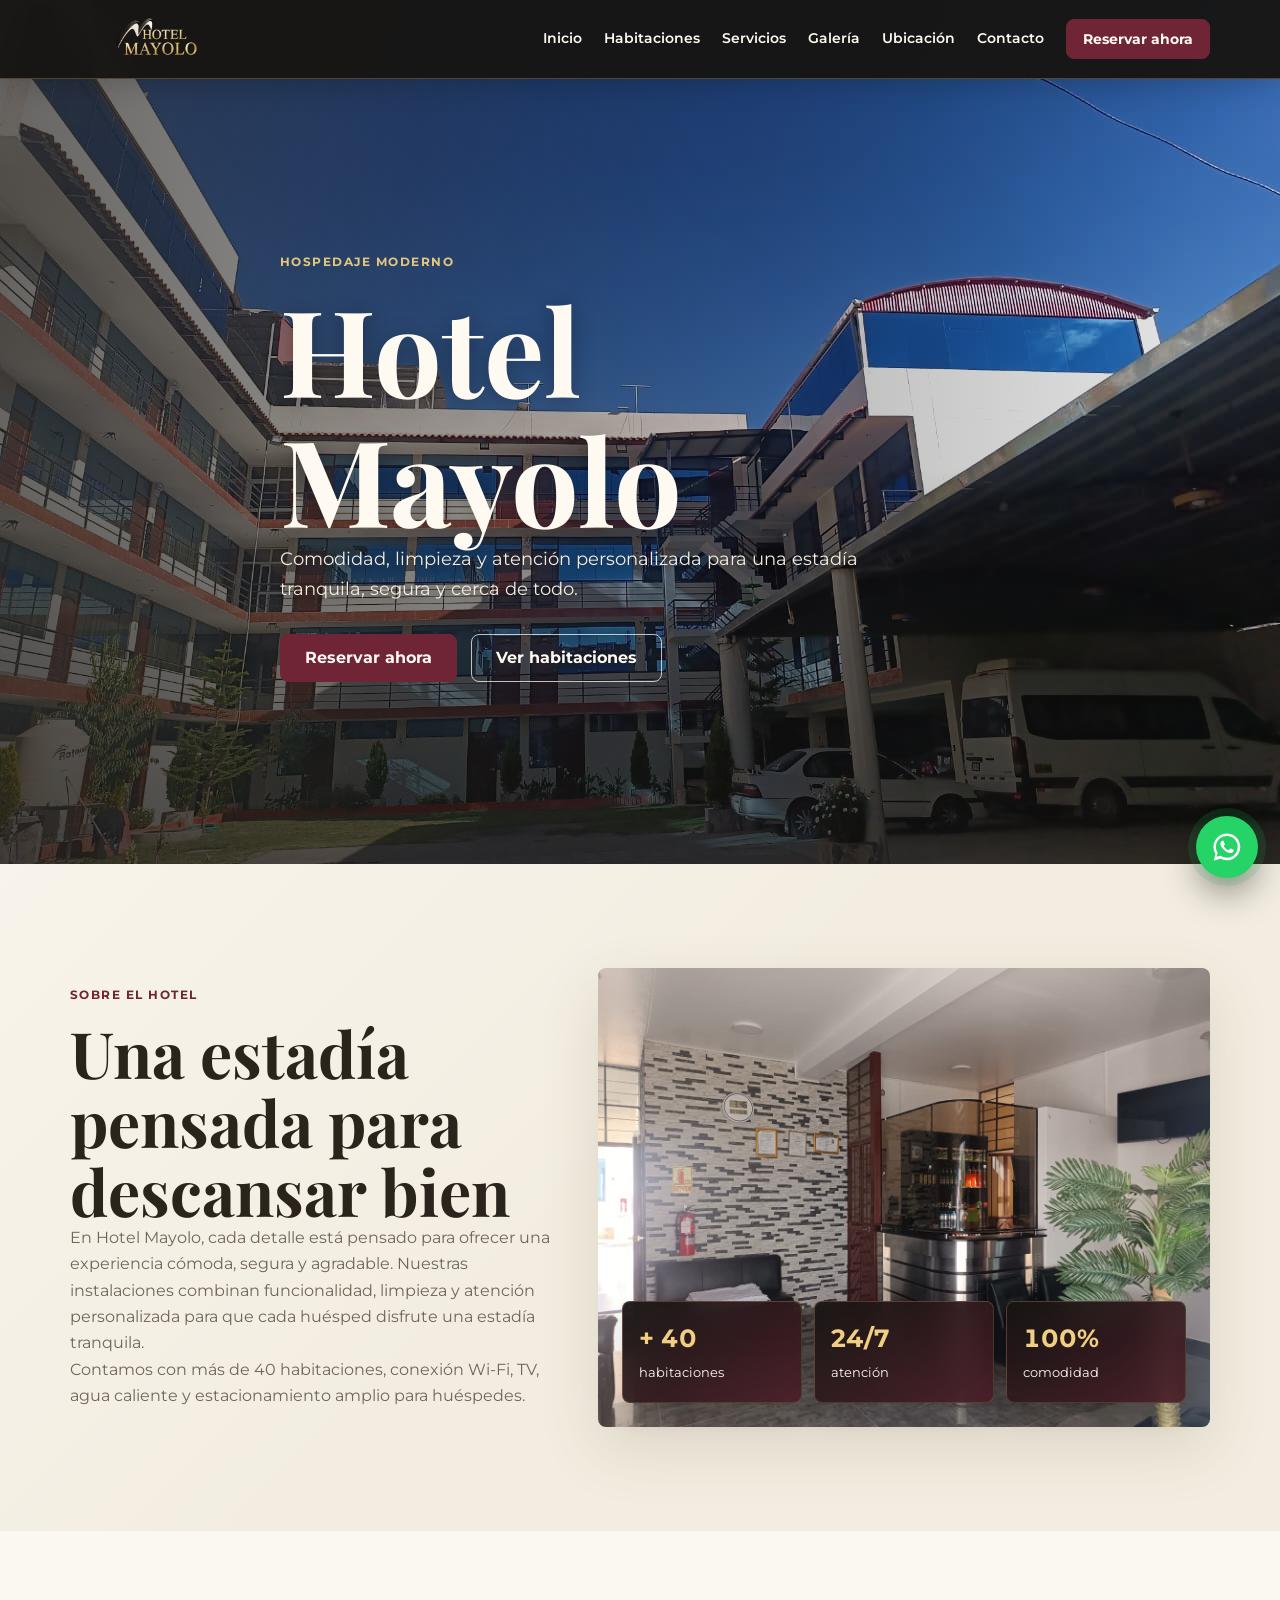
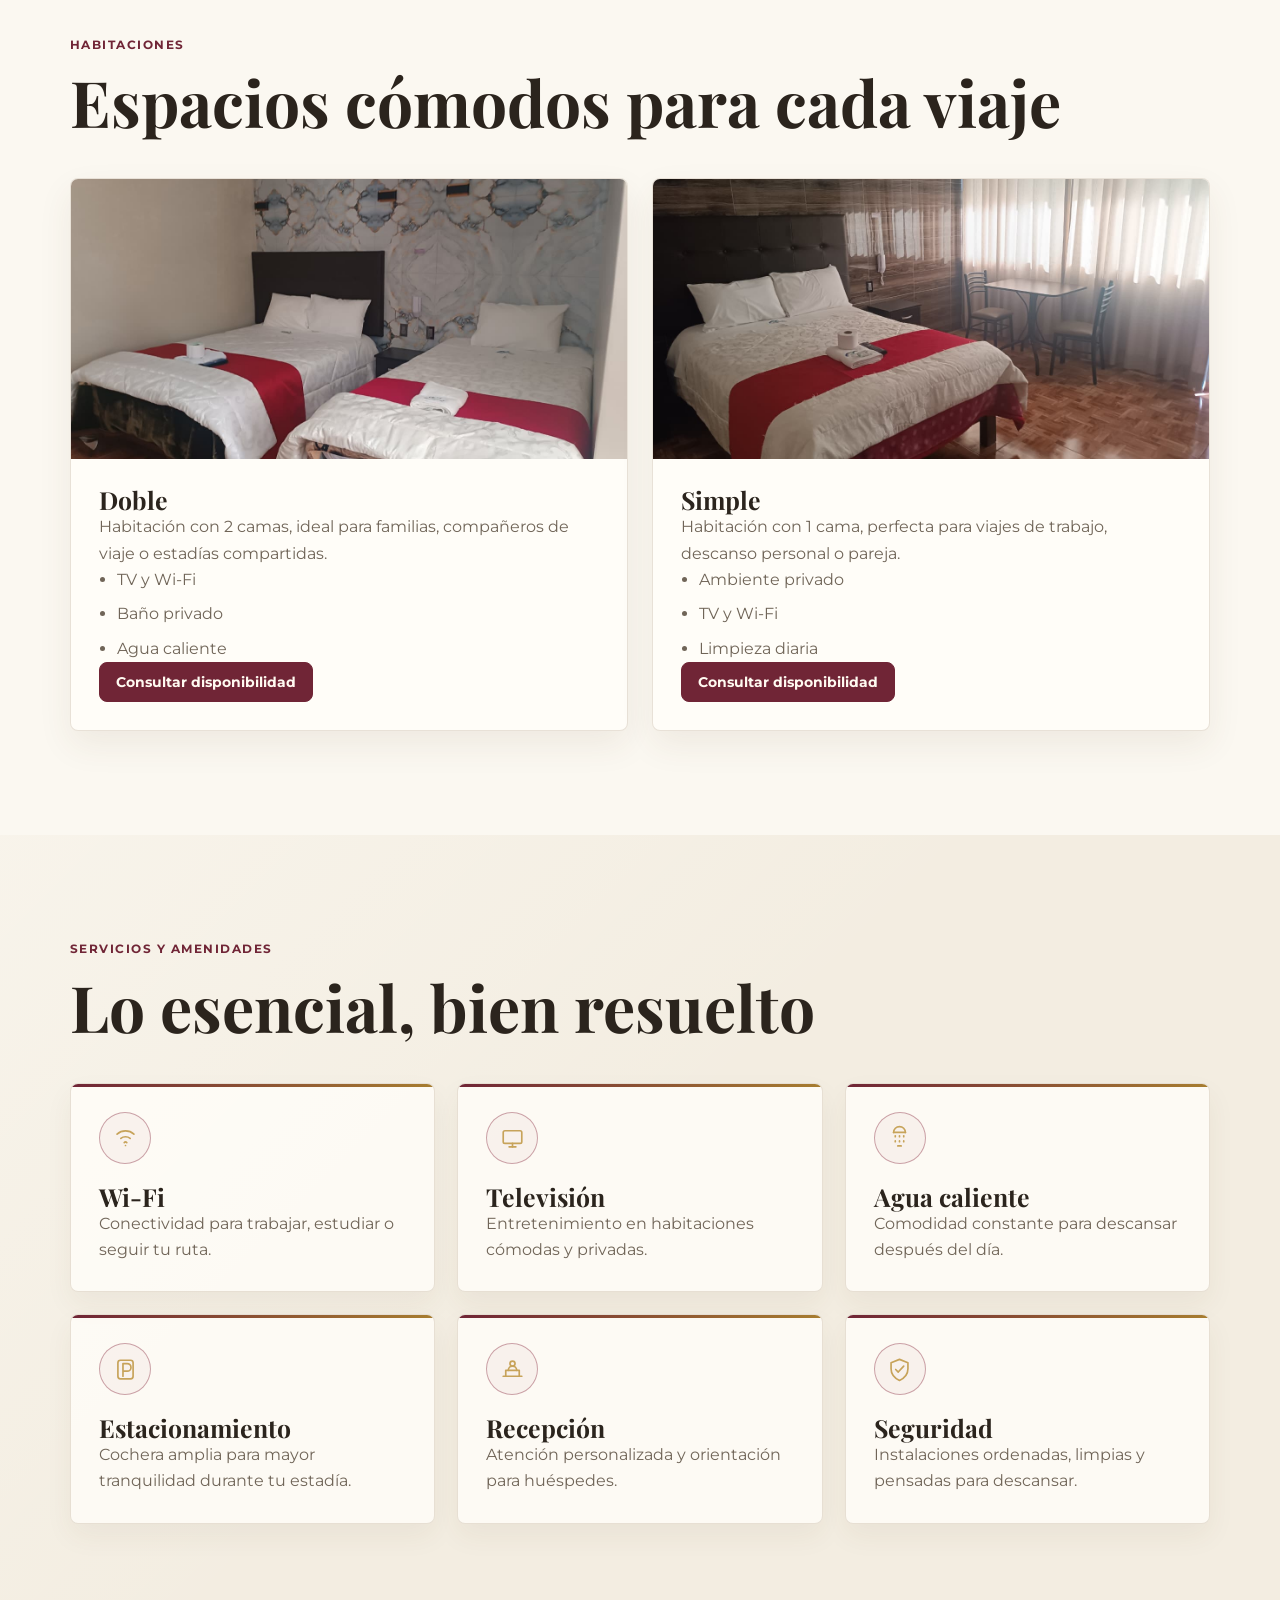
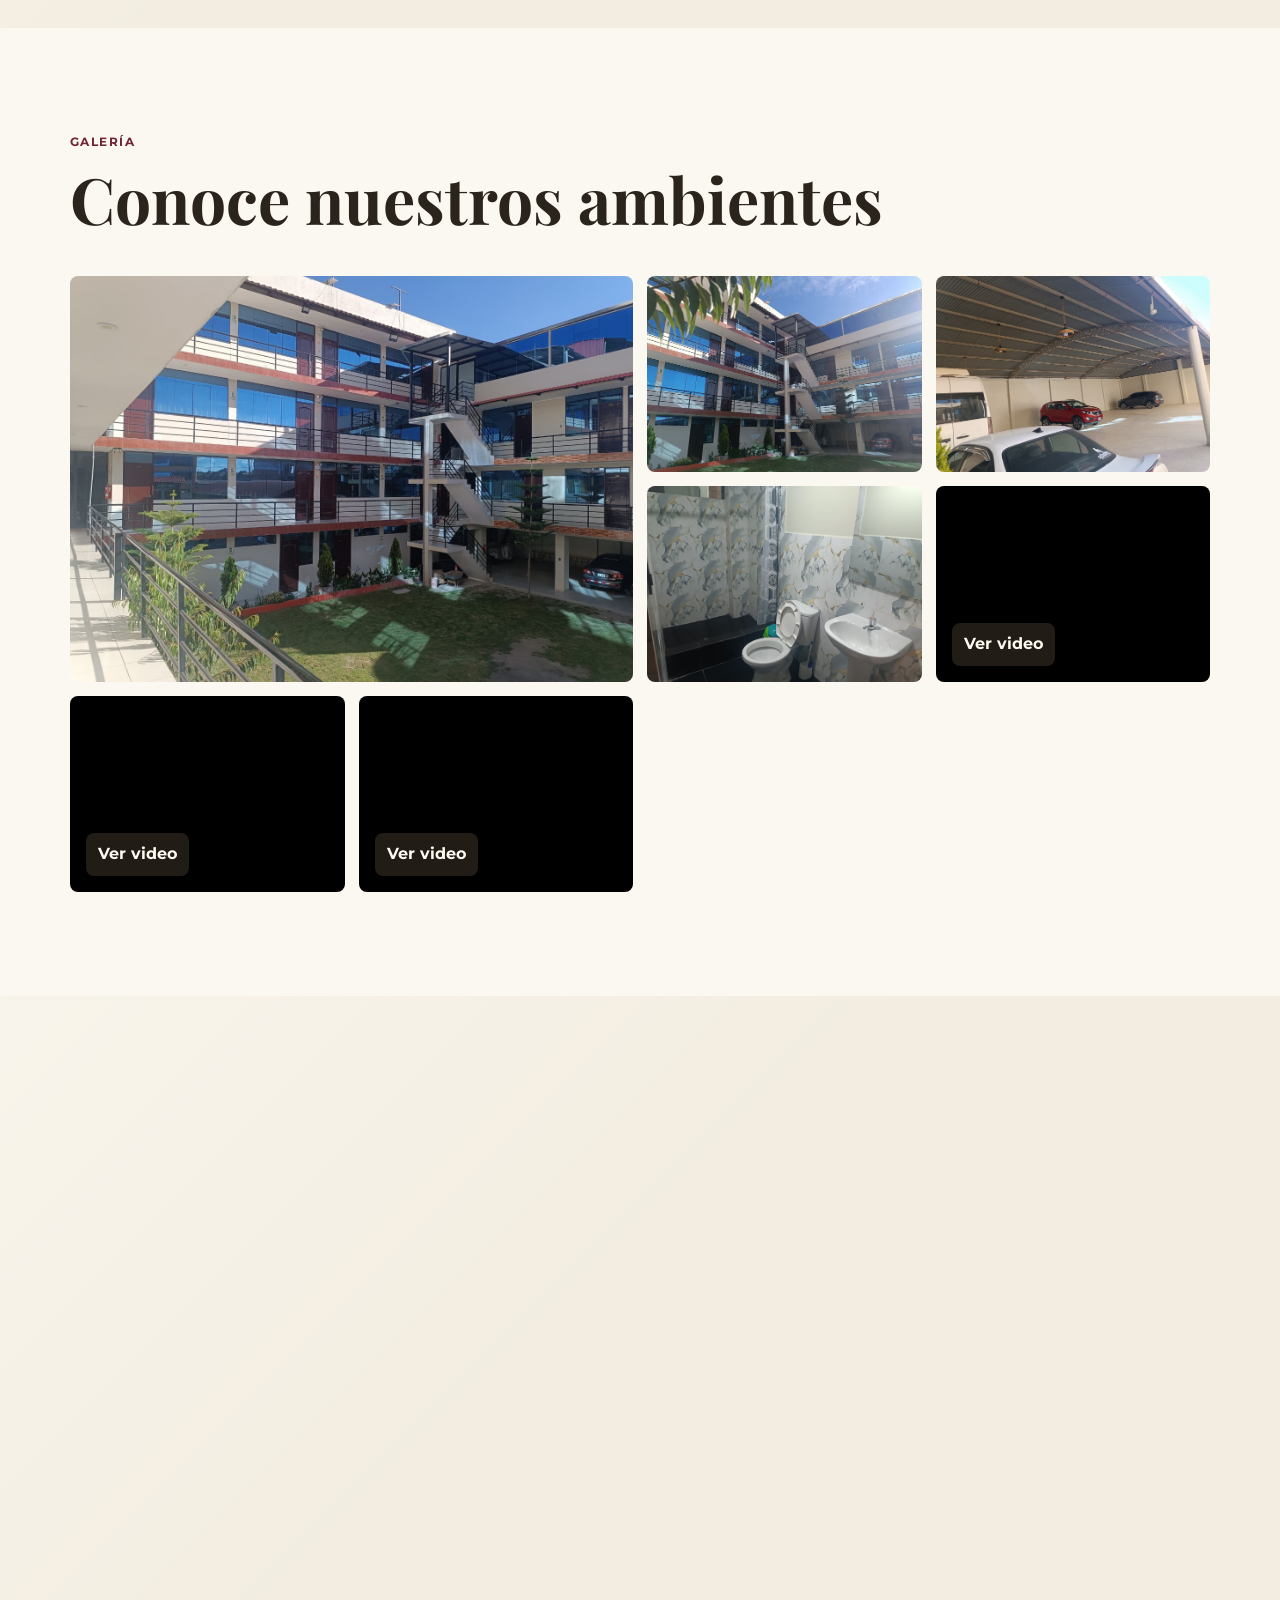
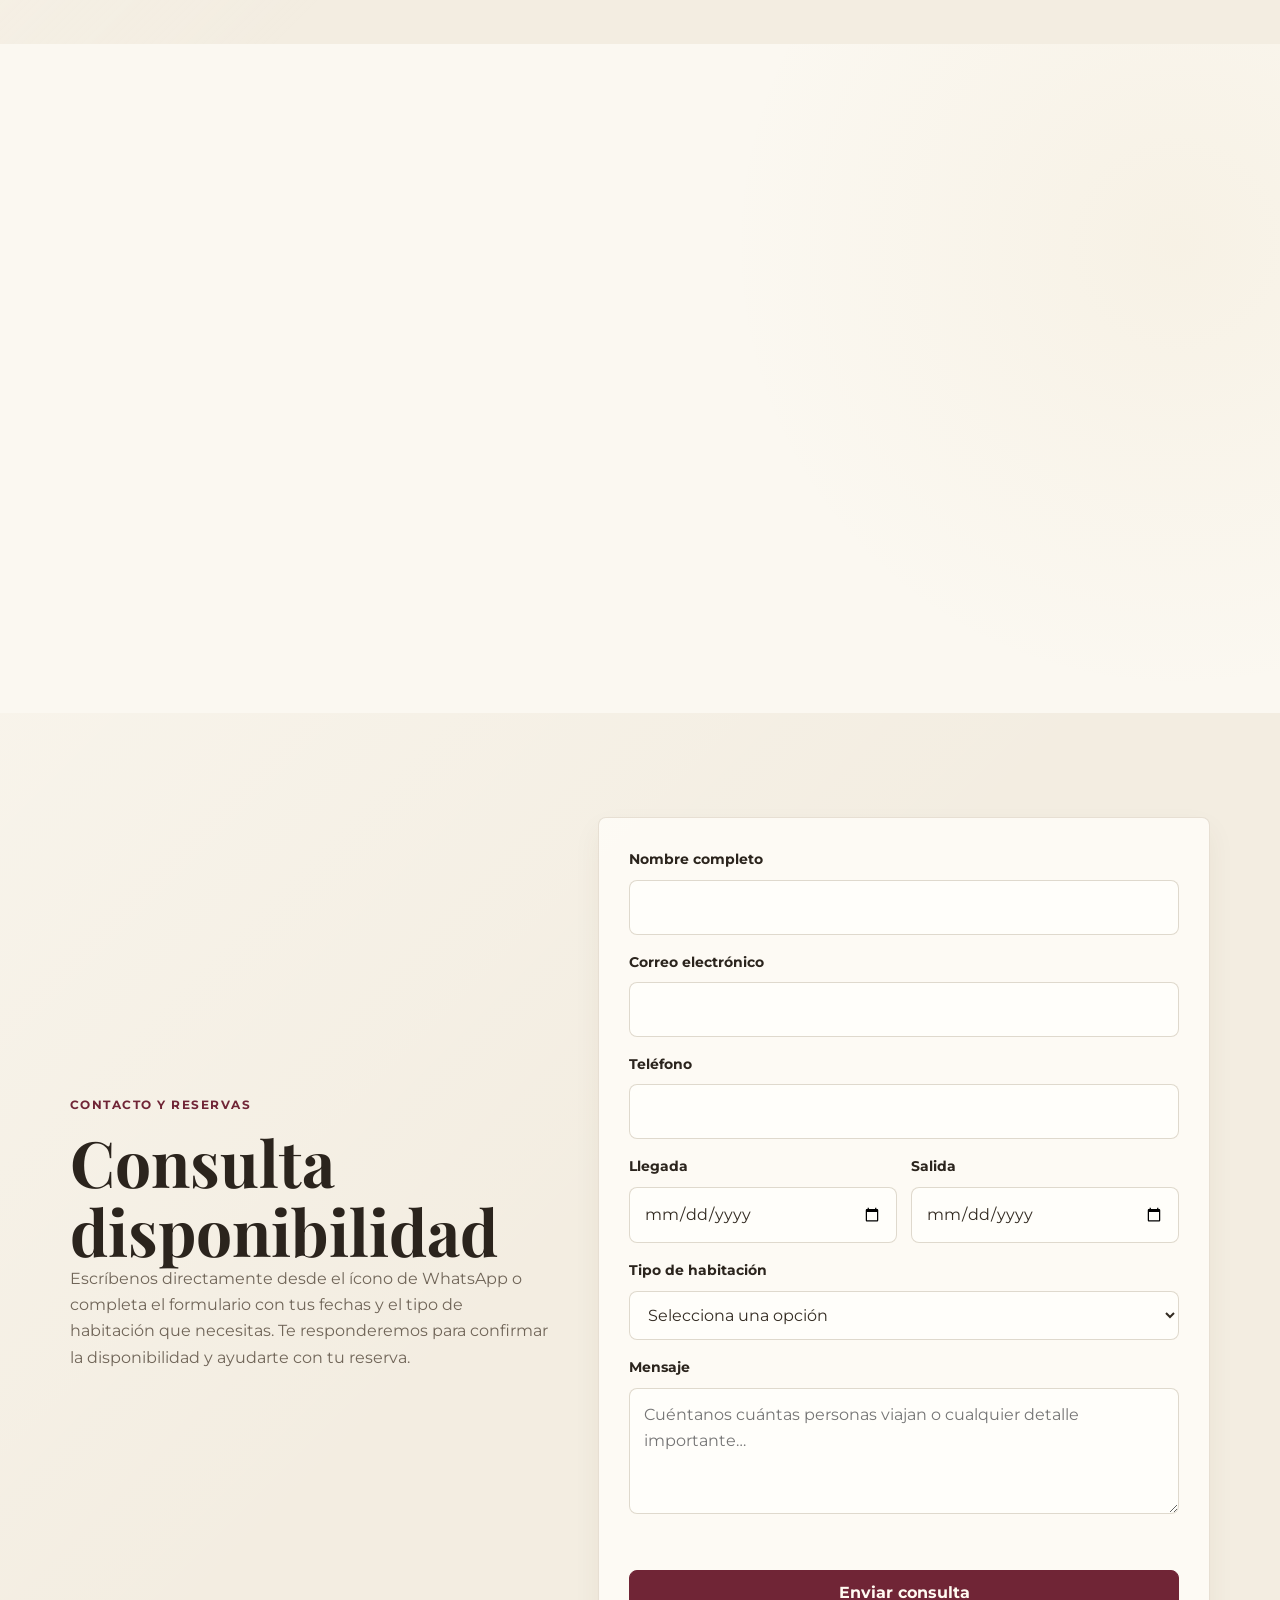
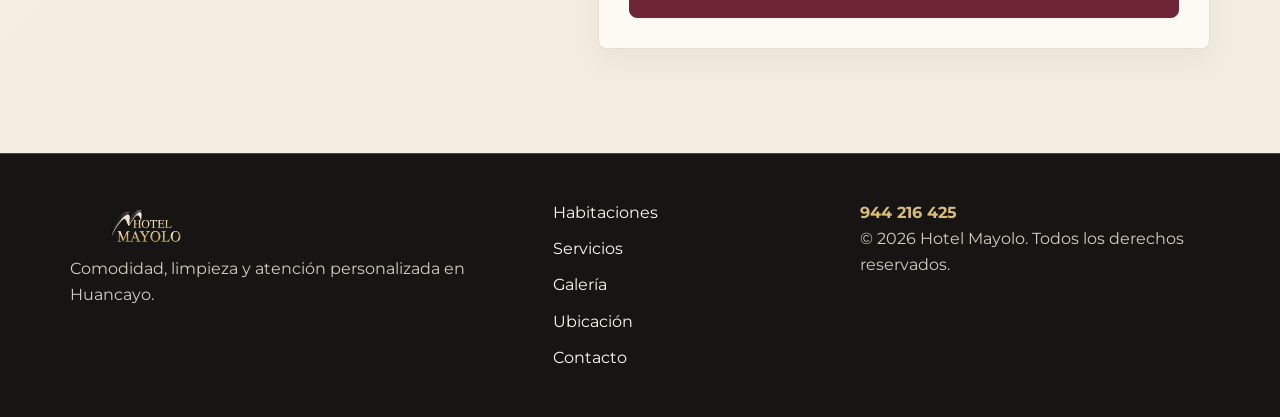
==== index.html @ b4aba686 "Primer commit - Hotel Mayolo" ====
<!DOCTYPE html>
<html lang="es">
<head>
  <meta charset="UTF-8">
  <meta name="viewport" content="width=device-width, initial-scale=1.0">
  <meta name="theme-color" content="#171513">
  <meta name="description" content="Hotel Mayolo en Huancayo: habitaciones cómodas, Wi-Fi, TV, agua caliente, cochera amplia y atención personalizada. Reserva por WhatsApp.">
  <title>Hotel Mayolo | Hospedaje cómodo y seguro en Huancayo</title>
  <link rel="preconnect" href="https://fonts.googleapis.com">
  <link rel="preconnect" href="https://fonts.gstatic.com" crossorigin>
  <link href="https://fonts.googleapis.com/css2?family=Montserrat:wght@400;500;600;700&family=Playfair+Display:wght@600;700&display=swap" rel="stylesheet">
  <link rel="stylesheet" href="styles.css">
</head>
<body>
  <a class="enlace-saltar" href="#contenido">Saltar al contenido</a>
  <header class="encabezado-sitio">
    <nav class="barra-navegacion" aria-label="Navegación principal">
      <a class="marca" href="#inicio" aria-label="Hotel Mayolo inicio">
        <img src="assets/imagenes/logo-mayolo.png" alt="Logo Hotel Mayolo" width="612" height="408">
      </a>
      <button class="boton-menu" type="button" aria-label="Abrir menú" aria-controls="menu-navegacion" aria-expanded="false">
        <span></span>
        <span></span>
        <span></span>
      </button>
      <div class="menu-navegacion" id="menu-navegacion">
        <a href="#inicio">Inicio</a>
        <a href="#habitaciones">Habitaciones</a>
        <a href="#servicios">Servicios</a>
        <a href="#galeria">Galería</a>
        <a href="#ubicacion">Ubicación</a>
        <a href="#contacto">Contacto</a>
        <a class="boton boton--pequeno" href="#contacto">Reservar ahora</a>
      </div>
    </nav>
  </header>

  <main id="contenido">
    <section class="portada" id="inicio" aria-label="Presentación Hotel Mayolo">
      <img src="assets/imagenes/fachada-principal.jpg" alt="Fachada principal del Hotel Mayolo" class="fondo-portada" width="1280" height="960" fetchpriority="high">
      <div class="velo-portada"></div>
      <div class="contenido-portada revelar">
        <p class="antetitulo">Hospedaje moderno</p>
        <h1>Hotel Mayolo</h1>
        <p>Comodidad, limpieza y atención personalizada para una estadía tranquila, segura y cerca de todo.</p>
        <div class="acciones-portada">
          <a class="boton" href="#contacto">Reservar ahora</a>
          <a class="boton boton--contorno" href="#habitaciones">Ver habitaciones</a>
        </div>
      </div>
    </section>

    <section class="seccion sobre-hotel" id="sobre-hotel">
      <div class="cuadricula-seccion">
        <div class="texto-seccion revelar">
          <p class="antetitulo">Sobre el hotel</p>
          <h2>Una estadía pensada para descansar bien</h2>
          <p>En Hotel Mayolo, cada detalle está pensado para ofrecer una experiencia cómoda, segura y agradable. Nuestras instalaciones combinan funcionalidad, limpieza y atención personalizada para que cada huésped disfrute una estadía tranquila.</p>
          <p>Contamos con más de 40 habitaciones, conexión Wi-Fi, TV, agua caliente y estacionamiento amplio para huéspedes.</p>
        </div>
        <div class="panel-destacado revelar">
          <img src="assets/imagenes/recepcion.jpg" alt="Recepción del Hotel Mayolo" width="1280" height="960" loading="lazy">
          <div class="estadisticas">
            <article>
              <strong class="valor-estadistica" data-contador data-objetivo="40" data-prefijo="+ " aria-label="Más de 40">+ 40</strong>
              <span>habitaciones</span>
            </article>
            <article>
              <strong class="estadistica-destacada">24/7</strong>
              <span>atención</span>
            </article>
            <article>
              <strong class="valor-estadistica" data-contador data-objetivo="100" data-sufijo="%" aria-label="100 por ciento">100%</strong>
              <span>comodidad</span>
            </article>
          </div>
        </div>
      </div>
    </section>

    <section class="seccion habitaciones" id="habitaciones">
      <div class="encabezado-seccion revelar">
        <p class="antetitulo">Habitaciones</p>
        <h2>Espacios cómodos para cada viaje</h2>
      </div>
      <div class="lista-habitaciones revelar" aria-label="Tipos de habitaciones">
        <div class="cuadricula-habitaciones">
          <article class="tarjeta-habitacion">
            <img src="assets/imagenes/habitacion-doble.jpg" alt="Habitación doble con dos camas" width="1280" height="960" loading="lazy">
            <div>
              <h3>Doble</h3>
              <p>Habitación con 2 camas, ideal para familias, compañeros de viaje o estadías compartidas.</p>
              <ul>
                <li>TV y Wi-Fi</li>
                <li>Baño privado</li>
                <li>Agua caliente</li>
              </ul>
              <a class="boton boton--pequeno" href="#contacto" data-habitacion="Doble">Consultar disponibilidad</a>
            </div>
          </article>
          <article class="tarjeta-habitacion">
            <img src="assets/imagenes/habitacion-individual.jpg" alt="Habitación simple con una cama" width="1280" height="960" loading="lazy">
            <div>
              <h3>Simple</h3>
              <p>Habitación con 1 cama, perfecta para viajes de trabajo, descanso personal o pareja.</p>
              <ul>
                <li>Ambiente privado</li>
                <li>TV y Wi-Fi</li>
                <li>Limpieza diaria</li>
              </ul>
              <a class="boton boton--pequeno" href="#contacto" data-habitacion="Simple">Consultar disponibilidad</a>
            </div>
          </article>
        </div>
      </div>
    </section>

    <section class="seccion servicios" id="servicios">
      <div class="encabezado-seccion revelar">
        <p class="antetitulo">Servicios y amenidades</p>
        <h2>Lo esencial, bien resuelto</h2>
      </div>
      <div class="cuadricula-amenidades">
        <article class="amenidad revelar">
          <span class="icono-amenidad"><img src="assets/imagenes/amenidades/icono-wifi.svg" alt="" width="64" height="64" aria-hidden="true"></span>
          <h3>Wi-Fi</h3>
          <p>Conectividad para trabajar, estudiar o seguir tu ruta.</p>
        </article>
        <article class="amenidad revelar">
          <span class="icono-amenidad"><img src="assets/imagenes/amenidades/icono-tv.svg" alt="" width="64" height="64" aria-hidden="true"></span>
          <h3>Televisión</h3>
          <p>Entretenimiento en habitaciones cómodas y privadas.</p>
        </article>
        <article class="amenidad revelar">
          <span class="icono-amenidad"><img src="assets/imagenes/amenidades/icono-ducha.svg" alt="" width="64" height="64" aria-hidden="true"></span>
          <h3>Agua caliente</h3>
          <p>Comodidad constante para descansar después del día.</p>
        </article>
        <article class="amenidad revelar">
          <span class="icono-amenidad"><img src="assets/imagenes/amenidades/icono-parking.svg" alt="" width="64" height="64" aria-hidden="true"></span>
          <h3>Estacionamiento</h3>
          <p>Cochera amplia para mayor tranquilidad durante tu estadía.</p>
        </article>
        <article class="amenidad revelar">
          <span class="icono-amenidad"><img src="assets/imagenes/amenidades/icono-recepcion.svg" alt="" width="64" height="64" aria-hidden="true"></span>
          <h3>Recepción</h3>
          <p>Atención personalizada y orientación para huéspedes.</p>
        </article>
        <article class="amenidad revelar">
          <span class="icono-amenidad"><img src="assets/imagenes/amenidades/icono-seguridad.svg" alt="" width="64" height="64" aria-hidden="true"></span>
          <h3>Seguridad</h3>
          <p>Instalaciones ordenadas, limpias y pensadas para descansar.</p>
        </article>
      </div>
    </section>

    <section class="seccion galeria" id="galeria">
      <div class="encabezado-seccion revelar">
        <p class="antetitulo">Galería</p>
        <h2>Conoce nuestros ambientes</h2>
      </div>
      <div class="cuadricula-galeria revelar">
        <button class="elemento-galeria elemento-galeria--grande" type="button" data-medio="imagen" data-ruta="assets/imagenes/hotel-exterior-1.jpg" aria-label="Ampliar vista exterior del hotel">
          <img src="assets/imagenes/hotel-exterior-1.jpg" alt="Vista exterior del Hotel Mayolo" width="1280" height="960" loading="lazy">
        </button>
        <button class="elemento-galeria" type="button" data-medio="imagen" data-ruta="assets/imagenes/patio-interno.jpg" aria-label="Ampliar patio interno">
          <img src="assets/imagenes/patio-interno.jpg" alt="Patio interno del hotel" width="1280" height="960" loading="lazy">
        </button>
        <button class="elemento-galeria" type="button" data-medio="imagen" data-ruta="assets/imagenes/estacionamiento-amplio.jpg" aria-label="Ampliar estacionamiento">
          <img src="assets/imagenes/estacionamiento-amplio.jpg" alt="Estacionamiento amplio del Hotel Mayolo" width="1280" height="960" loading="lazy">
        </button>
        <button class="elemento-galeria" type="button" data-medio="imagen" data-ruta="assets/imagenes/bano.jpg" aria-label="Ampliar baño privado">
          <img src="assets/imagenes/bano.jpg" alt="Baño privado de habitación" width="1280" height="960" loading="lazy">
        </button>
        <button class="elemento-galeria miniatura-video" type="button" data-medio="video" data-ruta="assets/videos/video-1.mp4" aria-label="Reproducir video del hotel">
          <video src="assets/videos/video-1.mp4" muted preload="metadata"></video>
          <span>Ver video</span>
        </button>
        <button class="elemento-galeria miniatura-video" type="button" data-medio="video" data-ruta="assets/videos/video-2.mp4" aria-label="Reproducir video de ambientes">
          <video src="assets/videos/video-2.mp4" muted preload="metadata"></video>
          <span>Ver video</span>
        </button>
        <button class="elemento-galeria miniatura-video" type="button" data-medio="video" data-ruta="assets/videos/video-3.mp4" aria-label="Reproducir video de instalaciones">
          <video src="assets/videos/video-3.mp4" muted preload="metadata"></video>
          <span>Ver video</span>
        </button>
      </div>
    </section>

    <section class="seccion ubicacion" id="ubicacion">
      <div class="cuadricula-seccion">
        <div class="texto-seccion revelar">
          <p class="antetitulo">Ubicación</p>
          <h2>Encuéntranos fácilmente</h2>
          <p>Estamos en Huancayo, en una ubicación práctica para quienes buscan descanso, cochera y atención cercana.</p>
          <a class="boton" href="https://maps.app.goo.gl/rZoXA4fT8Ei9HcbG9" target="_blank" rel="noopener">Cómo llegar</a>
        </div>
        <div class="marco-mapa revelar">
          <iframe title="Mapa de Hotel Mayolo en Huancayo" src="https://www.google.com/maps/embed?pb=!4v1780199299069!6m8!1m7!1sbiABho2iCqIDiUmfZ8ezzA!2m2!1d-12.0750604098579!2d-75.24847874399366!3f162.04321045909998!4f8.824637507744512!5f0.7820865974627469" allowfullscreen loading="lazy" referrerpolicy="no-referrer-when-downgrade"></iframe>
        </div>
      </div>
    </section>

    <section class="seccion resenas" id="resenas">
      <div class="encabezado-seccion revelar">
        <p class="antetitulo">Comentarios</p>
        <h2>Lo que destacan nuestros huéspedes</h2>
      </div>
      <div class="cuadricula-resenas">
        <article class="tarjeta-resena revelar">
          <div>
            <strong>Christopher Llanos Loayza</strong>
            <span aria-label="5 de 5 estrellas">★★★★★</span>
          </div>
          <p class="fuente-resena">Reseña de Google</p>
          <p>“El mejor hospedaje de la zona, si trabajas en chupaca te queda relativamente cerca y no encontraras hospedaje tan bueno como este. El trato amable los cuartos limpios y sobretodo el agua caliente a toda hora.”</p>
        </article>
        <article class="tarjeta-resena revelar">
          <div>
            <strong>Julio Carlos Santivañez Castillo</strong>
            <span aria-label="5 de 5 estrellas">★★★★★</span>
          </div>
          <p class="fuente-resena">Reseña de Google</p>
          <p>“Un lugar sin igual y cómodas habitaciones y la limpieza ni que decir lo recomiendo en todo sus aspectos”</p>
        </article>
        <article class="tarjeta-resena revelar">
          <div>
            <strong>Joel Bellido Escriba</strong>
            <span aria-label="4 de 5 estrellas">★★★★</span>
          </div>
          <p class="fuente-resena">Reseña de Google</p>
          <p>“No le pude tomar foto alos cuartos pero muy limpios amplios la habitación 50 soles agua caliente ,tv con cochera camada cómoda abrigadora seguridad dentro del hotel por al alrededores hay donde comer agente bcp aceptan yape.”</p>
        </article>
      </div>
    </section>

    <section class="seccion contacto" id="contacto">
      <div class="cuadricula-seccion">
        <div class="texto-seccion revelar">
          <p class="antetitulo">Contacto y reservas</p>
          <h2>Consulta disponibilidad</h2>
          <p>Escríbenos directamente desde el ícono de WhatsApp o completa el formulario con tus fechas y el tipo de habitación que necesitas. Te responderemos para confirmar la disponibilidad y ayudarte con tu reserva.</p>
        </div>
        <form class="formulario-reserva revelar" id="formulario-reserva" novalidate>
          <div class="campo-formulario">
            <label for="nombre">Nombre completo</label>
            <input id="nombre" name="nombre" type="text" autocomplete="name" required>
          </div>
          <div class="campo-formulario">
            <label for="correo">Correo electrónico</label>
            <input id="correo" name="correo" type="email" autocomplete="email" spellcheck="false" required>
          </div>
          <div class="campo-formulario">
            <label for="telefono">Teléfono</label>
            <input id="telefono" name="telefono" type="tel" inputmode="tel" autocomplete="tel" required>
          </div>
          <div class="campos-divididos">
            <div class="campo-formulario">
              <label for="llegada">Llegada</label>
              <input id="llegada" name="llegada" type="date" required>
            </div>
            <div class="campo-formulario">
              <label for="salida">Salida</label>
              <input id="salida" name="salida" type="date" required>
            </div>
          </div>
          <div class="campo-formulario">
            <label for="habitacion">Tipo de habitación</label>
            <select id="habitacion" name="habitacion" required>
              <option value="">Selecciona una opción</option>
              <option>Doble</option>
              <option>Simple</option>
            </select>
          </div>
          <div class="campo-formulario">
            <label for="mensaje">Mensaje</label>
            <textarea id="mensaje" name="mensaje" placeholder="Cuéntanos cuántas personas viajan o cualquier detalle importante…"></textarea>
          </div>
          <p class="estado-formulario" role="status" aria-live="polite"></p>
          <button class="boton" type="submit">Enviar consulta</button>
        </form>
      </div>
    </section>
  </main>

  <footer class="pie-pagina">
    <div>
      <img src="assets/imagenes/logo-mayolo.png" alt="Logo Hotel Mayolo" width="612" height="408">
      <p>Comodidad, limpieza y atención personalizada en Huancayo.</p>
    </div>
    <nav aria-label="Enlaces rápidos">
      <a href="#habitaciones">Habitaciones</a>
      <a href="#servicios">Servicios</a>
      <a href="#galeria">Galería</a>
      <a href="#ubicacion">Ubicación</a>
      <a href="#contacto">Contacto</a>
    </nav>
    <div>
      <p class="telefono-hotel" translate="no">944 216 425</p>
      <p>© 2026 Hotel Mayolo. Todos los derechos reservados.</p>
    </div>
  </footer>

  <dialog class="visor-galeria" id="visor-galeria" aria-label="Vista ampliada de la galería">
    <button class="cerrar-visor" type="button" aria-label="Cerrar galería" data-cerrar-visor>×</button>
    <div class="contenido-visor"></div>
  </dialog>

  <a class="whatsapp-flotante" href="https://wa.me/51944216425?text=Hola%20Hotel%20Mayolo%2C%20quisiera%20consultar%20disponibilidad." target="_blank" rel="noopener" aria-label="Escribir a Hotel Mayolo por WhatsApp">
    <img src="assets/imagenes/amenidades/icono-whatsapp.svg" alt="" width="32" height="32" aria-hidden="true">
  </a>

  <script src="main.js" defer></script>
</body>
</html>
---- styles.css ----
* {
  margin: 0;
  padding: 0;
  box-sizing: border-box;
}

:root {
  --color-fondo: #fbf8f1;
  --color-fondo-secundario: #f3ede1;
  --color-superficie: #fffdf8;
  --color-dorado: #a77d30;
  --color-vino: #8a3043;
  --color-vino-oscuro: #702536;
  --color-crema: #fffaf1;
  --color-texto: #332b22;
  --color-texto-tenue: #706558;
  --color-cafe: #2b241d;
  --color-tinta: #171513;
  --color-borde: rgba(111, 84, 44, .16);
  --sombra: 0 22px 60px rgba(87, 68, 40, .14);
  --radio: 8px;
  --contenedor: min(1140px, calc(100% - 32px));
  color-scheme: light;
}

html {
  scroll-behavior: smooth;
  overflow-x: hidden;
  overflow-y: auto;
  -webkit-overflow-scrolling: touch;
}

body {
  margin: 0;
  background:
    radial-gradient(circle at 8% 16%, rgba(138, 48, 67, .06), transparent 24rem),
    radial-gradient(circle at 92% 74%, rgba(199, 163, 90, .08), transparent 28rem),
    var(--color-fondo);
  color: var(--color-texto);
  font-family: "Montserrat", sans-serif;
  line-height: 1.65;
  min-width: 320px;
  overflow-x: hidden;
  overflow-y: auto;
  -webkit-tap-highlight-color: rgba(138, 48, 67, .2);
}

body.bloqueado {
  overflow: hidden;
}

img,
video {
  display: block;
  max-width: 100%;
}

a {
  color: inherit;
  text-decoration: none;
}

button,
input,
select,
textarea {
  font: inherit;
}

button,
a,
input,
select,
textarea {
  touch-action: manipulation;
}

:focus-visible {
  outline: 3px solid rgba(138, 48, 67, .86);
  outline-offset: 4px;
}

.enlace-saltar {
  position: fixed;
  left: max(14px, env(safe-area-inset-left));
  top: max(14px, env(safe-area-inset-top));
  z-index: 200;
  padding: 10px 14px;
  border-radius: var(--radio);
  background: var(--color-vino);
  color: var(--color-crema);
  font-weight: 800;
  transform: translateY(-140%);
  transition: transform .2s ease;
}

.enlace-saltar:focus-visible {
  transform: translateY(0);
}

.encabezado-sitio {
  position: fixed;
  inset: 0 0 auto;
  z-index: 50;
  background: rgba(23, 21, 19, .96);
  border-bottom: 1px solid rgba(199, 163, 90, .34);
  backdrop-filter: blur(16px);
  box-shadow: 0 8px 26px rgba(0, 0, 0, .16);
}

.barra-navegacion {
  width: var(--contenedor);
  min-height: 78px;
  margin: 0 auto;
  padding-left: env(safe-area-inset-left);
  padding-right: env(safe-area-inset-right);
  display: flex;
  align-items: center;
  justify-content: space-between;
  gap: 24px;
}

.marca img {
  width: 172px;
  height: 64px;
  object-fit: contain;
}

.menu-navegacion {
  display: flex;
  align-items: center;
  gap: 22px;
  color: var(--color-crema);
  font-size: .9rem;
  font-weight: 600;
}

.menu-navegacion a:not(.boton) {
  position: relative;
  padding: 8px 0;
}

.menu-navegacion a:not(.boton)::after {
  content: "";
  position: absolute;
  left: 0;
  bottom: 0;
  width: 0;
  height: 2px;
  background: var(--color-dorado);
  transition: width .25s ease;
}

.menu-navegacion a:hover::after {
  width: 100%;
}

.boton-menu {
  display: none;
  width: 44px;
  height: 44px;
  border: 1px solid rgba(199, 163, 90, .52);
  border-radius: var(--radio);
  background: transparent;
  cursor: pointer;
  transition: border-color .2s ease, background .2s ease;
}

.boton-menu:hover {
  border-color: rgba(228, 199, 127, .9);
  background: rgba(228, 199, 127, .1);
}

.boton-menu span {
  display: block;
  width: 20px;
  height: 2px;
  margin: 5px auto;
  background: var(--color-crema);
  transition: transform .25s ease, opacity .25s ease;
}

.boton-menu[aria-expanded="true"] span:nth-child(1) {
  transform: translateY(7px) rotate(45deg);
}

.boton-menu[aria-expanded="true"] span:nth-child(2) {
  opacity: 0;
}

.boton-menu[aria-expanded="true"] span:nth-child(3) {
  transform: translateY(-7px) rotate(-45deg);
}

.boton {
  display: inline-flex;
  align-items: center;
  justify-content: center;
  min-height: 48px;
  padding: 0 24px;
  border: 1px solid var(--color-vino-oscuro);
  border-radius: var(--radio);
  background: var(--color-vino-oscuro);
  color: var(--color-crema);
  font-weight: 700;
  cursor: pointer;
  transition: transform .25s ease, background .25s ease, color .25s ease, box-shadow .25s ease;
}

.boton:hover {
  transform: translateY(-2px);
  box-shadow: 0 14px 28px rgba(112, 37, 54, .24);
}

.boton--pequeno {
  min-height: 40px;
  padding: 0 16px;
  font-size: .86rem;
}

.boton--contorno {
  background: transparent;
  color: var(--color-vino-oscuro);
}

.boton--contorno:hover {
  background: rgba(138, 48, 67, .09);
}

.portada {
  position: relative;
  min-height: 96vh;
  display: grid;
  align-items: center;
  overflow: hidden;
  scroll-margin-top: 78px;
}

.fondo-portada,
.velo-portada {
  position: absolute;
  inset: 0;
  width: 100%;
  height: 100%;
}

.fondo-portada {
  object-fit: cover;
  filter: brightness(1.08) contrast(1.03) saturate(1.08);
}

.velo-portada {
  background:
    linear-gradient(90deg, rgba(23, 21, 19, .66), rgba(23, 21, 19, .32) 56%, rgba(23, 21, 19, .08)),
    linear-gradient(0deg, rgba(23, 21, 19, .48), transparent 46%);
}

.contenido-portada {
  position: relative;
  width: var(--contenedor);
  margin: 70px auto 0;
  max-width: 720px;
  justify-self: start;
}

.antetitulo {
  margin: 0 0 12px;
  color: var(--color-vino-oscuro);
  font-size: .78rem;
  font-weight: 700;
  letter-spacing: .12em;
  text-transform: uppercase;
}

h1,
h2,
h3 {
  margin: 0;
  color: var(--color-cafe);
  font-family: "Playfair Display", serif;
  line-height: 1.08;
  text-wrap: balance;
}

h1 {
  font-size: clamp(4rem, 12vw, 7.5rem);
}

h2 {
  font-size: clamp(2.15rem, 5vw, 4rem);
}

h3 {
  font-size: 1.55rem;
}

p {
  color: var(--color-texto-tenue);
  overflow-wrap: break-word;
}

.contenido-portada p:not(.antetitulo) {
  max-width: 610px;
  color: #f5eddf;
  font-size: 1.15rem;
  text-shadow: 0 2px 12px rgba(0, 0, 0, .45);
}

.portada h1 {
  color: var(--color-crema);
  text-shadow: 0 4px 22px rgba(0, 0, 0, .32);
}

.portada .antetitulo {
  color: #e4c77f;
}

.portada .boton--contorno {
  border-color: rgba(255, 250, 241, .74);
  color: var(--color-crema);
}

.portada .boton--contorno:hover {
  background: rgba(255, 250, 241, .12);
}

.acciones-portada {
  display: flex;
  flex-wrap: wrap;
  gap: 14px;
  margin-top: 30px;
}

.seccion {
  padding: 104px 0;
  scroll-margin-top: 88px;
}

.seccion:nth-of-type(even) {
  background: linear-gradient(135deg, rgba(255, 253, 248, .42), transparent 48%), var(--color-fondo-secundario);
}

.cuadricula-seccion {
  width: var(--contenedor);
  margin: 0 auto;
  display: grid;
  grid-template-columns: minmax(0, .88fr) minmax(320px, 1.12fr);
  gap: 48px;
  align-items: center;
}

.texto-seccion p {
  max-width: 620px;
}

.panel-destacado {
  position: relative;
}

.panel-destacado img,
.tarjeta-habitacion img,
.elemento-galeria img,
.elemento-galeria video {
  width: 100%;
  height: 100%;
  object-fit: cover;
}

.panel-destacado img {
  aspect-ratio: 4 / 3;
  border-radius: var(--radio);
  box-shadow: var(--sombra);
}

.estadisticas {
  position: absolute;
  left: 24px;
  right: 24px;
  bottom: 24px;
  display: grid;
  grid-template-columns: repeat(3, 1fr);
  gap: 12px;
}

.estadisticas article {
  padding: 16px;
  border: 1px solid rgba(228, 199, 127, .2);
  border-radius: var(--radio);
  background: linear-gradient(145deg, rgba(23, 21, 19, .94), rgba(74, 29, 39, .9));
  backdrop-filter: blur(12px);
  box-shadow: 0 12px 24px rgba(23, 21, 19, .16);
}

.estadisticas.esta-animado article {
  animation: estadistica-entrar .58s ease-out both;
}

.estadisticas.esta-animado article:nth-child(2) {
  animation-delay: .12s;
}

.estadisticas.esta-animado article:nth-child(3) {
  animation-delay: .24s;
}

.estadisticas strong {
  display: block;
  color: #f0cf83;
  font-size: 1.55rem;
}

.valor-estadistica {
  min-width: 4ch;
  font-variant-numeric: tabular-nums;
}

.valor-estadistica.esta-contando {
  animation: contador-subir .65s ease-out both;
}

.estadisticas.esta-animado .estadistica-destacada {
  animation: destacar-estadistica .72s .22s ease-out both;
}

.estadisticas span {
  color: var(--color-crema);
  font-size: .82rem;
}

@keyframes contador-subir {
  from {
    opacity: .45;
    transform: translateY(7px);
  }

  to {
    opacity: 1;
    transform: translateY(0);
  }
}

@keyframes estadistica-entrar {
  from {
    opacity: 0;
    transform: translateY(15px);
  }

  to {
    opacity: 1;
    transform: translateY(0);
  }
}

@keyframes destacar-estadistica {
  from {
    opacity: .45;
    transform: translateY(7px);
  }

  to {
    opacity: 1;
    transform: translateY(0);
  }
}

.encabezado-seccion {
  width: var(--contenedor);
  margin: 0 auto 42px;
}

.lista-habitaciones {
  position: relative;
  width: var(--contenedor);
  margin: 0 auto;
}

.cuadricula-habitaciones {
  display: grid;
  grid-template-columns: repeat(2, minmax(0, 1fr));
  gap: 24px;
}

.tarjeta-habitacion {
  display: grid;
  grid-template-rows: 280px 1fr;
  overflow: hidden;
  border: 1px solid var(--color-borde);
  border-radius: var(--radio);
  background: var(--color-superficie);
  box-shadow: 0 14px 34px rgba(87, 68, 40, .08);
  transition: transform .25s ease, border-color .25s ease, box-shadow .25s ease;
}

.tarjeta-habitacion:hover {
  transform: translateY(-6px);
  border-color: rgba(138, 48, 67, .5);
  box-shadow: 0 20px 42px rgba(112, 37, 54, .12);
}

.tarjeta-habitacion div {
  padding: 28px;
}

.tarjeta-habitacion ul {
  display: grid;
  gap: 8px;
  padding-left: 18px;
  color: var(--color-texto-tenue);
}

.cuadricula-amenidades,
.cuadricula-resenas {
  width: var(--contenedor);
  margin: 0 auto;
  display: grid;
  grid-template-columns: repeat(3, minmax(0, 1fr));
  gap: 22px;
}

.amenidad,
.tarjeta-resena,
.formulario-reserva {
  border: 1px solid var(--color-borde);
  border-radius: var(--radio);
  background: rgba(255, 253, 248, .82);
  box-shadow: 0 12px 28px rgba(87, 68, 40, .06);
}

.amenidad {
  position: relative;
  overflow: hidden;
  padding: 28px;
  transition: transform .25s ease, background .25s ease, border-color .25s ease, box-shadow .25s ease;
}

.amenidad::before,
.tarjeta-resena::before {
  content: "";
  position: absolute;
  inset: 0 0 auto;
  height: 3px;
  background: linear-gradient(90deg, var(--color-vino-oscuro), var(--color-dorado));
}

.amenidad:hover {
  transform: translateY(-5px);
  border-color: rgba(138, 48, 67, .46);
  background: var(--color-superficie);
  box-shadow: 0 18px 34px rgba(112, 37, 54, .12);
}

.icono-amenidad {
  display: grid;
  place-items: center;
  width: 52px;
  height: 52px;
  margin-bottom: 20px;
  border: 1px solid rgba(138, 48, 67, .42);
  border-radius: 50%;
  background: rgba(138, 48, 67, .045);
}

.icono-amenidad img {
  width: 27px;
  height: 27px;
}

.cuadricula-galeria {
  width: var(--contenedor);
  margin: 0 auto;
  display: grid;
  grid-template-columns: repeat(4, minmax(0, 1fr));
  grid-auto-rows: 196px;
  gap: 14px;
}

.elemento-galeria {
  position: relative;
  overflow: hidden;
  padding: 0;
  border: 0;
  border-radius: var(--radio);
  background: #000;
  cursor: pointer;
}

.elemento-galeria.elemento-galeria--grande {
  grid-column: span 2;
  grid-row: span 2;
}

.elemento-galeria img,
.elemento-galeria video {
  transition: transform .35s ease, opacity .35s ease;
}

.elemento-galeria:hover img,
.elemento-galeria:hover video {
  opacity: .76;
  transform: scale(1.05);
}

.miniatura-video span {
  position: absolute;
  left: 16px;
  bottom: 16px;
  padding: 8px 12px;
  border-radius: var(--radio);
  background: rgba(43, 36, 29, .78);
  color: var(--color-crema);
  font-weight: 700;
}

.marco-mapa {
  min-height: 430px;
  border: 1px solid rgba(138, 48, 67, .32);
  border-radius: var(--radio);
  overflow: hidden;
}

.marco-mapa iframe {
  width: 100%;
  height: 430px;
  border: 0;
}

.tarjeta-resena {
  position: relative;
  overflow: hidden;
  padding: 28px;
}

.tarjeta-resena div {
  display: flex;
  justify-content: space-between;
  gap: 16px;
  color: var(--color-cafe);
}

.tarjeta-resena span {
  color: var(--color-dorado);
}

.fuente-resena {
  color: var(--color-vino-oscuro);
  font-size: .84rem;
  font-weight: 700;
  letter-spacing: .04em;
}

.formulario-reserva {
  display: grid;
  gap: 16px;
  padding: 30px;
}

.campo-formulario {
  display: grid;
  gap: 8px;
}

.campos-divididos {
  display: grid;
  grid-template-columns: repeat(2, 1fr);
  gap: 14px;
}

label {
  color: var(--color-cafe);
  font-size: .9rem;
  font-weight: 700;
}

input,
select,
textarea {
  width: 100%;
  border: 1px solid rgba(111, 84, 44, .22);
  border-radius: var(--radio);
  background: rgba(255, 254, 250, .96);
  color: var(--color-texto);
  background-color: rgba(255, 254, 250, .96);
  padding: 13px 14px;
  outline: none;
  transition: border-color .2s ease, box-shadow .2s ease, transform .2s ease;
}

textarea {
  min-height: 126px;
  resize: vertical;
}

input:focus-visible,
select:focus-visible,
textarea:focus-visible {
  border-color: var(--color-vino);
  box-shadow: 0 0 0 4px rgba(138, 48, 67, .12);
}

.estado-formulario {
  min-height: 24px;
  margin: 0;
  color: var(--color-vino-oscuro);
  font-weight: 700;
}

.estado-formulario.tiene-error {
  color: #a83d35;
}

.pie-pagina {
  width: 100%;
  margin: 0;
  padding: 46px max(16px, calc((100% - 1140px) / 2));
  display: grid;
  grid-template-columns: 1.3fr .8fr 1fr;
  gap: 28px;
  border-top: 1px solid rgba(199, 163, 90, .34);
  background: var(--color-tinta);
}

.pie-pagina img {
  width: 150px;
  height: 56px;
  object-fit: contain;
}

.pie-pagina nav {
  display: grid;
  gap: 10px;
}

.pie-pagina a {
  color: var(--color-crema);
  transition: color .2s ease;
}

.pie-pagina p {
  color: #d5ccbf;
}

.pie-pagina .telefono-hotel {
  margin: 0;
  color: #d9bb78;
  font-weight: 700;
}

.pie-pagina a:hover {
  color: var(--color-dorado);
}

.visor-galeria {
  position: fixed;
  inset: 0;
  z-index: 100;
  display: grid;
  place-items: center;
  width: 100%;
  max-width: none;
  height: 100%;
  max-height: none;
  margin: 0;
  padding: 26px;
  padding:
    max(26px, env(safe-area-inset-top))
    max(26px, env(safe-area-inset-right))
    max(26px, env(safe-area-inset-bottom))
    max(26px, env(safe-area-inset-left));
  border: 0;
  background: rgba(0, 0, 0, .86);
  overscroll-behavior: contain;
}

.visor-galeria:not([open]) {
  display: none;
}

.visor-galeria::backdrop {
  background: rgba(0, 0, 0, .16);
}

.contenido-visor {
  width: min(1040px, 100%);
}

.contenido-visor img,
.contenido-visor video {
  width: 100%;
  max-height: 82vh;
  object-fit: contain;
  border-radius: var(--radio);
}

.cerrar-visor {
  position: fixed;
  top: 22px;
  right: 22px;
  width: 48px;
  height: 48px;
  border: 1px solid rgba(245, 240, 230, .25);
  border-radius: 50%;
  background: rgba(17, 17, 17, .8);
  color: var(--color-crema);
  font-size: 2rem;
  cursor: pointer;
  transition: border-color .2s ease, background .2s ease, transform .2s ease;
}

.cerrar-visor:hover {
  border-color: rgba(228, 199, 127, .9);
  background: rgba(74, 29, 39, .9);
  transform: rotate(6deg);
}

.whatsapp-flotante {
  position: fixed;
  right: max(22px, env(safe-area-inset-right));
  bottom: max(22px, env(safe-area-inset-bottom));
  z-index: 70;
  display: grid;
  place-items: center;
  width: 62px;
  height: 62px;
  border-radius: 50%;
  background: #25d366;
  color: #fff;
  box-shadow: 0 16px 34px rgba(0, 0, 0, .38), 0 0 0 8px rgba(37, 211, 102, .14);
  transition: transform .22s ease, box-shadow .22s ease;
}

.whatsapp-flotante:hover {
  transform: translateY(-3px) scale(1.03);
  box-shadow: 0 20px 42px rgba(0, 0, 0, .42), 0 0 0 10px rgba(37, 211, 102, .18);
}

.whatsapp-flotante img {
  width: 34px;
  height: 34px;
}

.revelar {
  opacity: 0;
  transform: translateY(24px);
  transition: opacity .7s ease, transform .7s ease;
}

.revelar.visible {
  opacity: 1;
  transform: translateY(0);
}

@media (max-width: 900px) {
  .boton-menu {
    display: block;
  }

  .menu-navegacion {
    position: fixed;
    top: 78px;
    left: 0;
    right: 0;
    max-height: calc(100dvh - 78px);
    overflow-y: auto;
    overscroll-behavior: contain;
    display: grid;
    gap: 0;
    padding: 18px 24px 24px;
    background: rgba(23, 21, 19, .99);
    border-bottom: 1px solid rgba(199, 163, 90, .34);
    box-shadow: 0 18px 34px rgba(0, 0, 0, .18);
    transform: translateY(-120%);
    visibility: hidden;
    pointer-events: none;
    transition: transform .3s ease;
  }

  .menu-navegacion.esta-abierto {
    transform: translateY(0);
    visibility: visible;
    pointer-events: auto;
  }

  .menu-navegacion a {
    padding: 12px 0;
  }

  .cuadricula-seccion,
  .pie-pagina {
    grid-template-columns: 1fr;
  }

  .cuadricula-habitaciones,
  .cuadricula-amenidades,
  .cuadricula-resenas {
    grid-template-columns: 1fr;
  }

  .cuadricula-habitaciones {
    gap: 20px;
  }

  .cuadricula-galeria {
    grid-template-columns: repeat(2, minmax(0, 1fr));
    grid-auto-rows: 190px;
  }
}

@media (prefers-reduced-motion: reduce) {
  *,
  *::before,
  *::after {
    animation-duration: .01ms !important;
    animation-iteration-count: 1 !important;
    scroll-behavior: auto !important;
    transition-duration: .01ms !important;
  }

  .revelar {
    opacity: 1;
    transform: none;
  }
}

@media (max-width: 760px) {
  :root {
    --contenedor: min(100% - 22px, 1140px);
  }

  .marca img {
    width: 138px;
  }

  .portada {
    min-height: 86svh;
    min-height: 86dvh;
    align-items: end;
    padding: 104px 0 74px;
  }

  .fondo-portada {
    object-position: 55% center;
  }

  .velo-portada {
    background:
      linear-gradient(180deg, rgba(23, 21, 19, .22) 0%, rgba(23, 21, 19, .08) 34%, rgba(23, 21, 19, .68) 100%),
      linear-gradient(90deg, rgba(23, 21, 19, .28), rgba(23, 21, 19, .06));
  }

  .contenido-portada {
    max-width: 100%;
    margin-top: 0;
    text-align: center;
    justify-self: center;
  }

  h1 {
    font-size: clamp(2.85rem, 14vw, 3.45rem);
  }

  h2 {
    font-size: 2.15rem;
  }

  .antetitulo {
    text-align: center;
  }

  .contenido-portada p:not(.antetitulo) {
    max-width: 340px;
    margin: 12px auto 0;
    font-size: .98rem;
    line-height: 1.55;
  }

  .acciones-portada {
    display: grid;
    grid-template-columns: 1fr;
    max-width: 320px;
    margin: 22px auto 0;
  }

  .acciones-portada .boton,
  .acciones-portada .boton--contorno,
  .contacto .boton,
  .formulario-reserva .boton {
    width: 100%;
  }

  .seccion {
    padding: 70px 0;
  }

  .cuadricula-seccion {
    gap: 30px;
  }

  .texto-seccion,
  .encabezado-seccion {
    text-align: center;
  }

  .encabezado-seccion {
    margin-bottom: 28px;
  }

  .texto-seccion p,
  .texto-seccion .boton {
    margin-left: auto;
    margin-right: auto;
  }

  .tarjeta-habitacion {
    grid-template-rows: 238px 1fr;
  }

  .tarjeta-habitacion div,
  .amenidad,
  .tarjeta-resena {
    text-align: center;
  }

  .tarjeta-habitacion ul {
    display: inline-grid;
    justify-items: start;
    margin-bottom: 20px;
    text-align: left;
  }

  .tarjeta-habitacion .boton {
    display: flex;
    width: fit-content;
    margin: 0 auto;
  }

  .marco-mapa,
  .marco-mapa iframe {
    min-height: 340px;
    height: 340px;
  }

  .estadisticas,
  .campos-divididos,
  .cuadricula-galeria {
    grid-template-columns: 1fr;
  }

  .estadisticas {
    position: static;
    margin-top: 14px;
  }

  .elemento-galeria.elemento-galeria--grande {
    grid-column: span 1;
    grid-row: span 1;
  }

  .formulario-reserva {
    padding: 20px;
  }

  .pie-pagina {
    width: 100%;
    padding: 36px 18px 92px;
    gap: 24px;
    text-align: center;
    justify-items: center;
  }

  .pie-pagina img {
    margin: 0 auto;
  }

  .pie-pagina p {
    max-width: 310px;
    margin-left: auto;
    margin-right: auto;
  }

  .pie-pagina nav {
    width: 100%;
    grid-template-columns: repeat(2, minmax(0, 1fr));
    gap: 10px;
  }

  .pie-pagina nav a {
    padding: 9px 10px;
    border: 1px solid rgba(199, 163, 90, .22);
    border-radius: var(--radio);
    background: rgba(255, 253, 248, .04);
    font-size: .92rem;
    font-weight: 700;
  }

  .pie-pagina div:last-child {
    display: grid;
    gap: 8px;
    justify-items: center;
  }

  .pie-pagina .telefono-hotel {
    color: #d9bb78;
    font-weight: 800;
  }

  .whatsapp-flotante {
    right: max(16px, env(safe-area-inset-right));
    bottom: max(16px, env(safe-area-inset-bottom));
    width: 56px;
    height: 56px;
  }

  .whatsapp-flotante img {
    width: 31px;
    height: 31px;
  }
}

@media (max-width: 380px) {
  :root {
    --contenedor: min(100% - 18px, 1140px);
  }

  .marca img {
    width: 124px;
  }

  .barra-navegacion {
    min-height: 70px;
  }

  .menu-navegacion {
    top: 70px;
    max-height: calc(100dvh - 70px);
  }

  h1 {
    font-size: 3rem;
  }

  h2 {
    font-size: 1.9rem;
  }

  .acciones-portada,
  .boton {
    width: 100%;
  }

  .tarjeta-habitacion div,
  .amenidad,
  .tarjeta-resena {
    padding: 22px;
  }
}
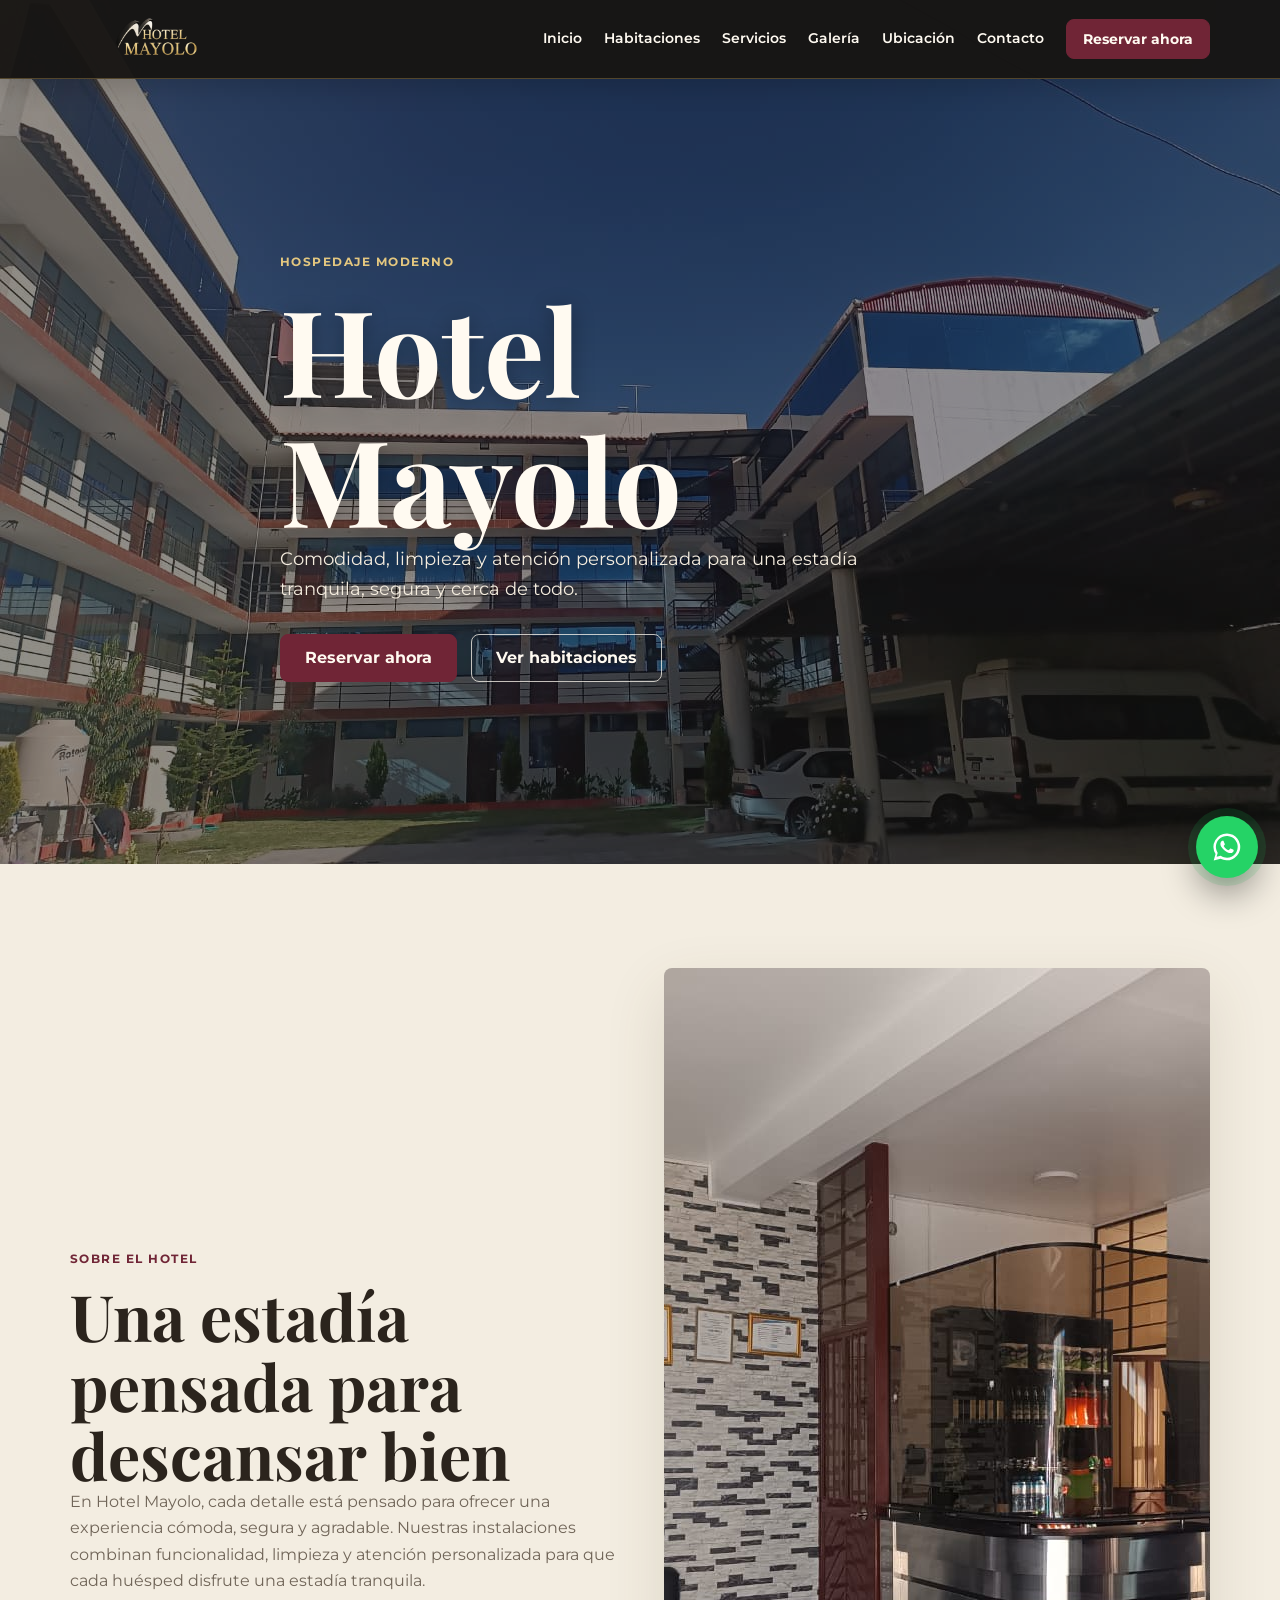
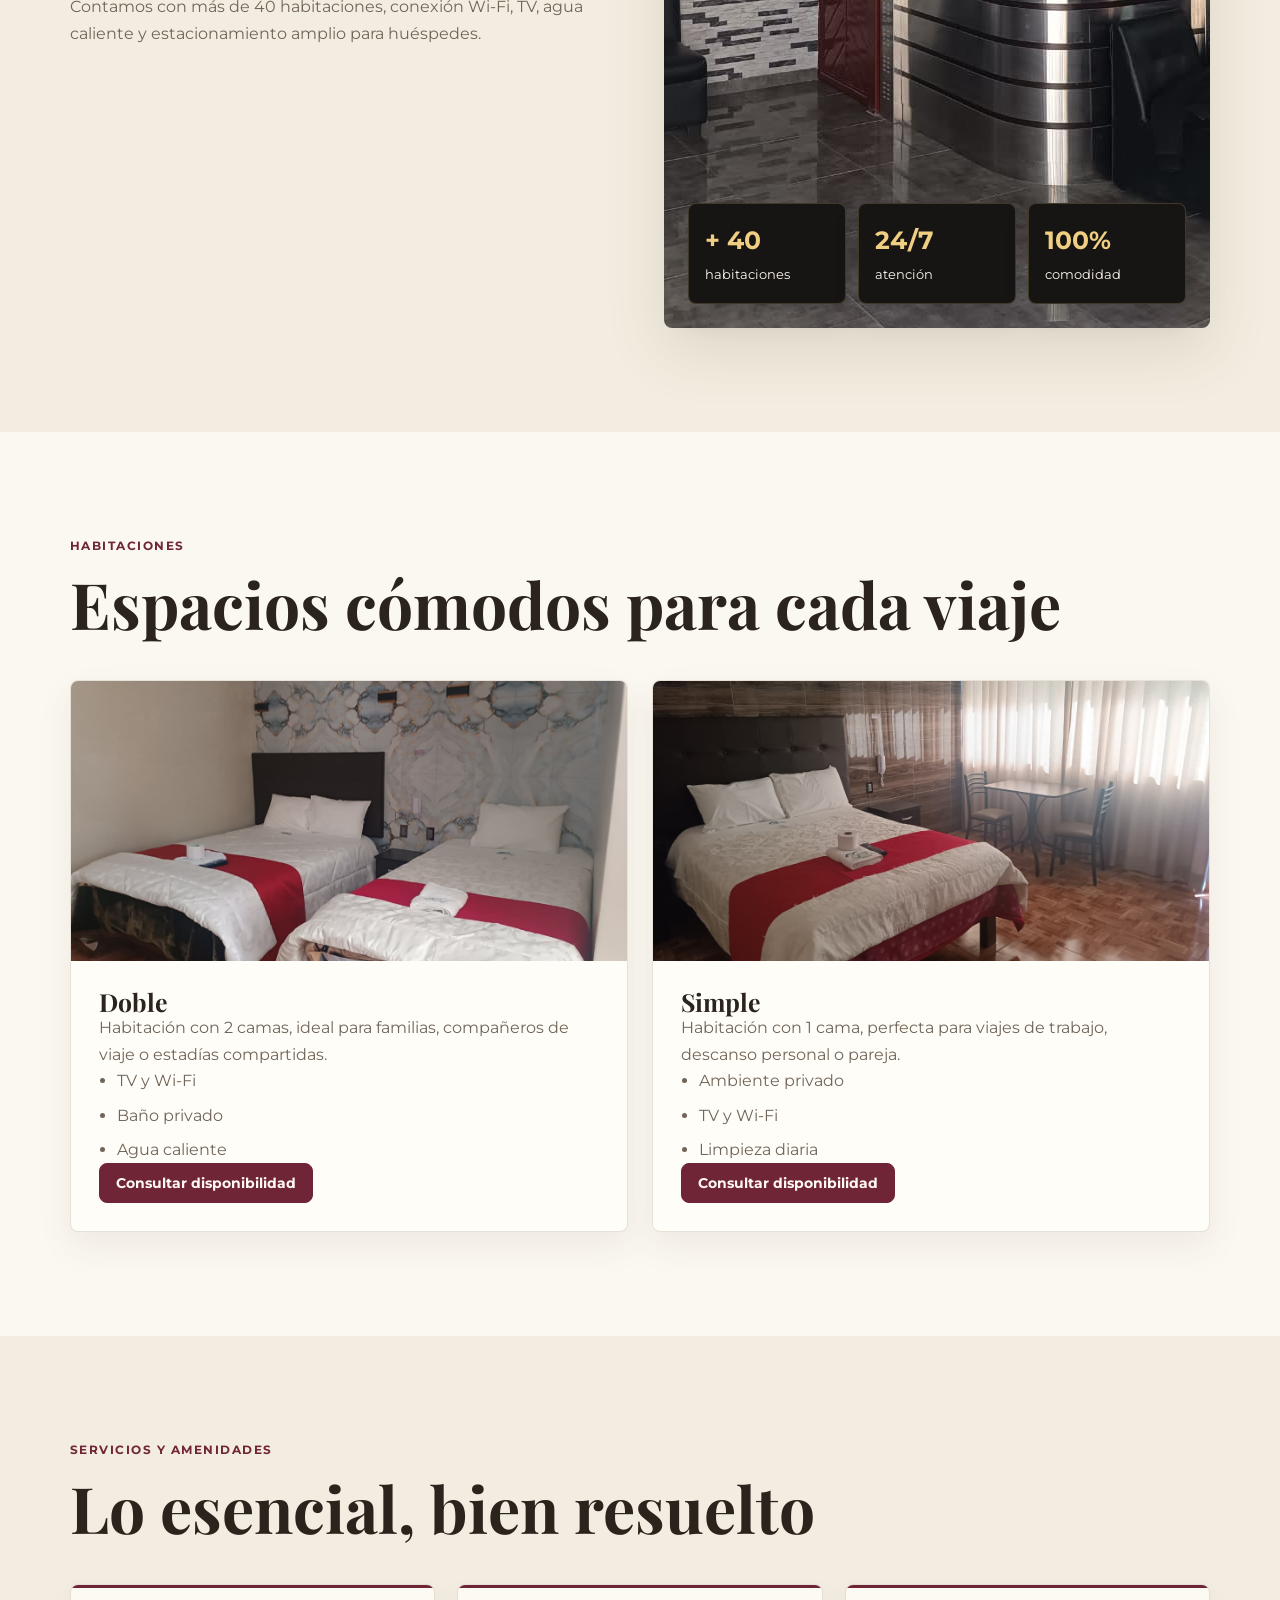
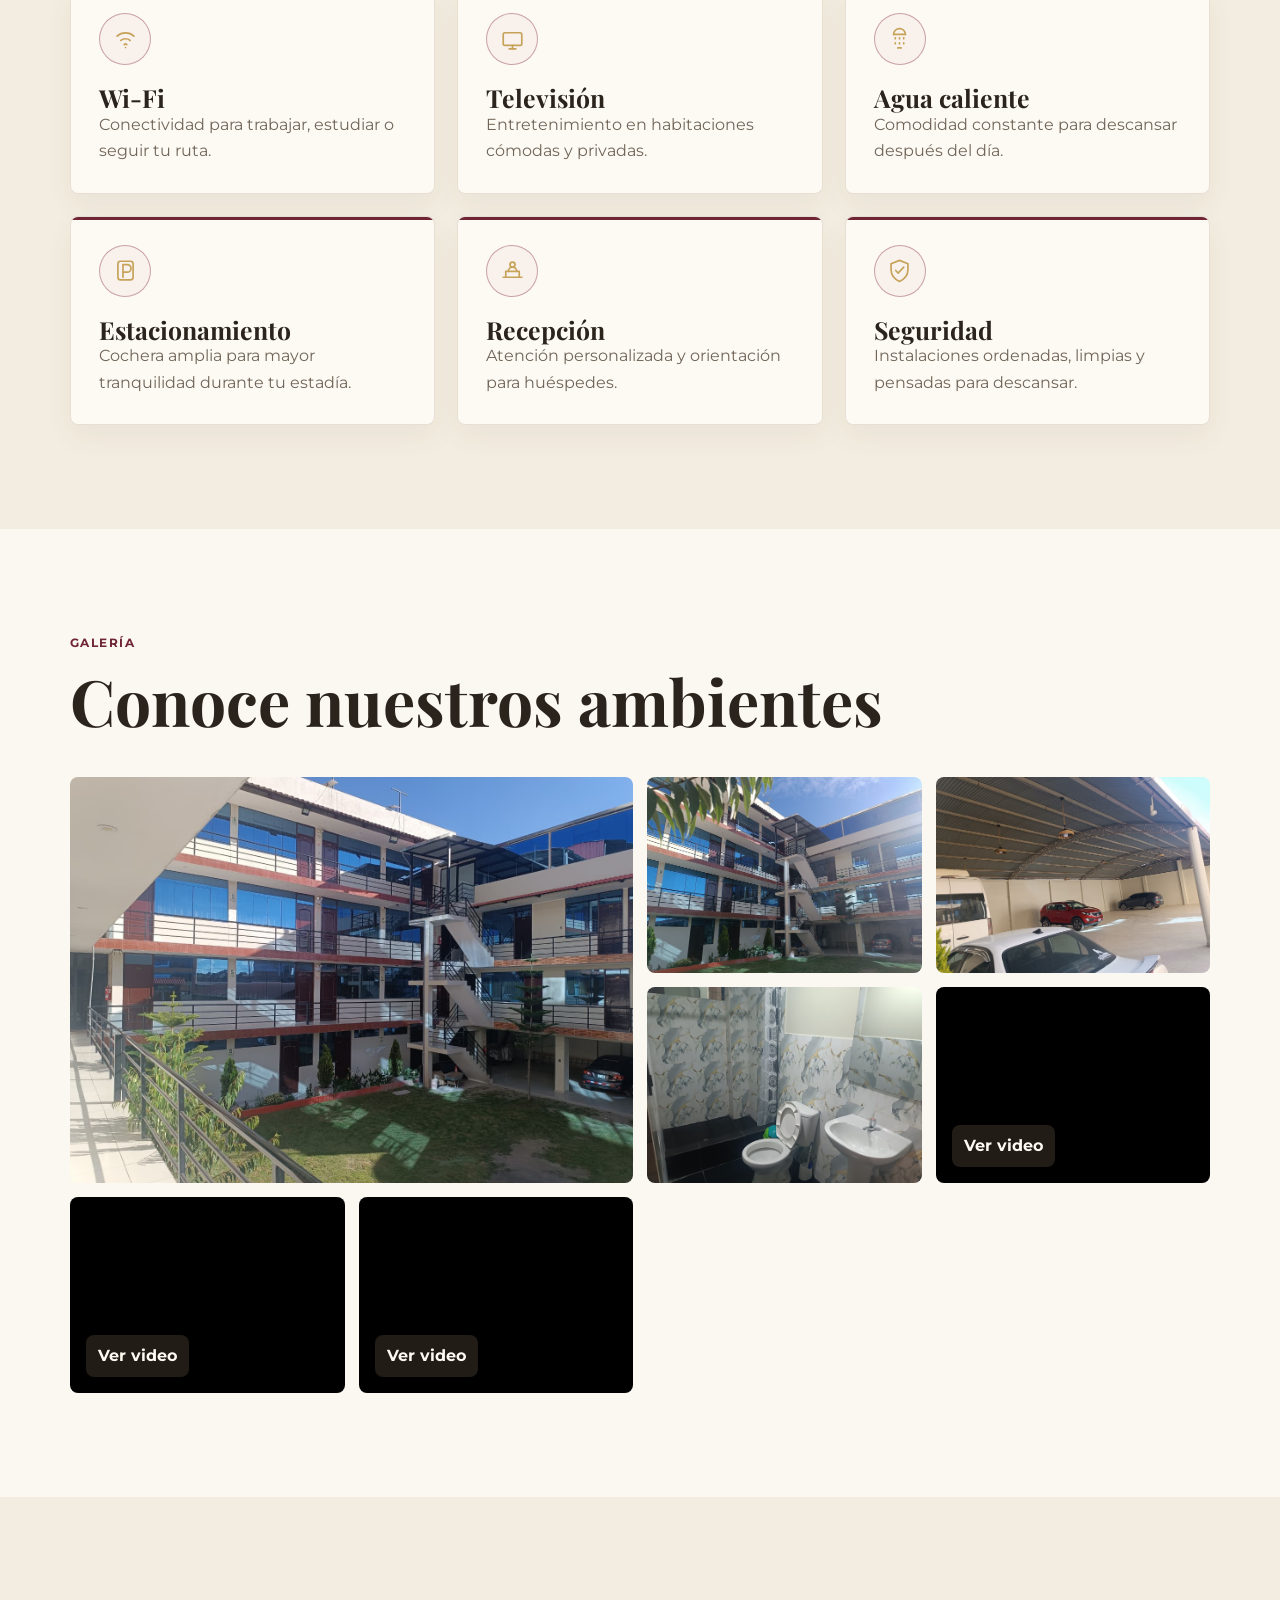
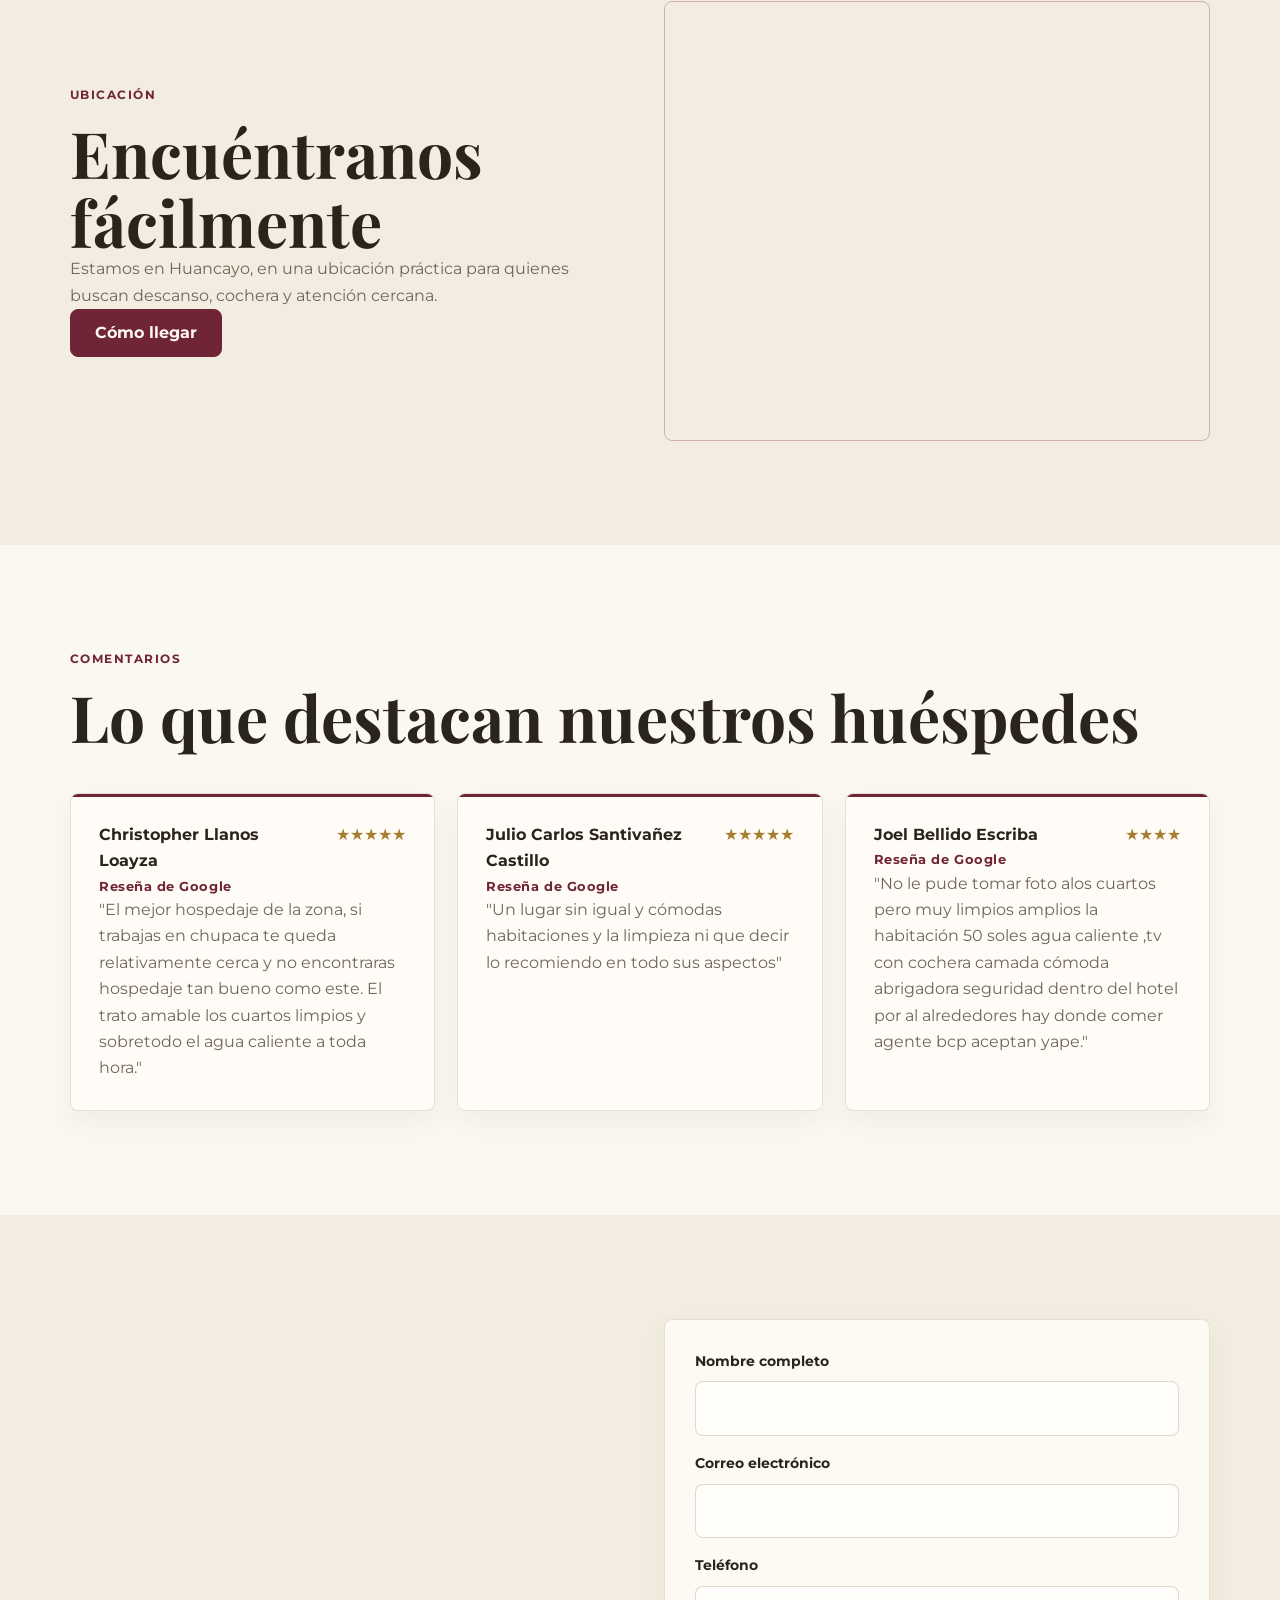
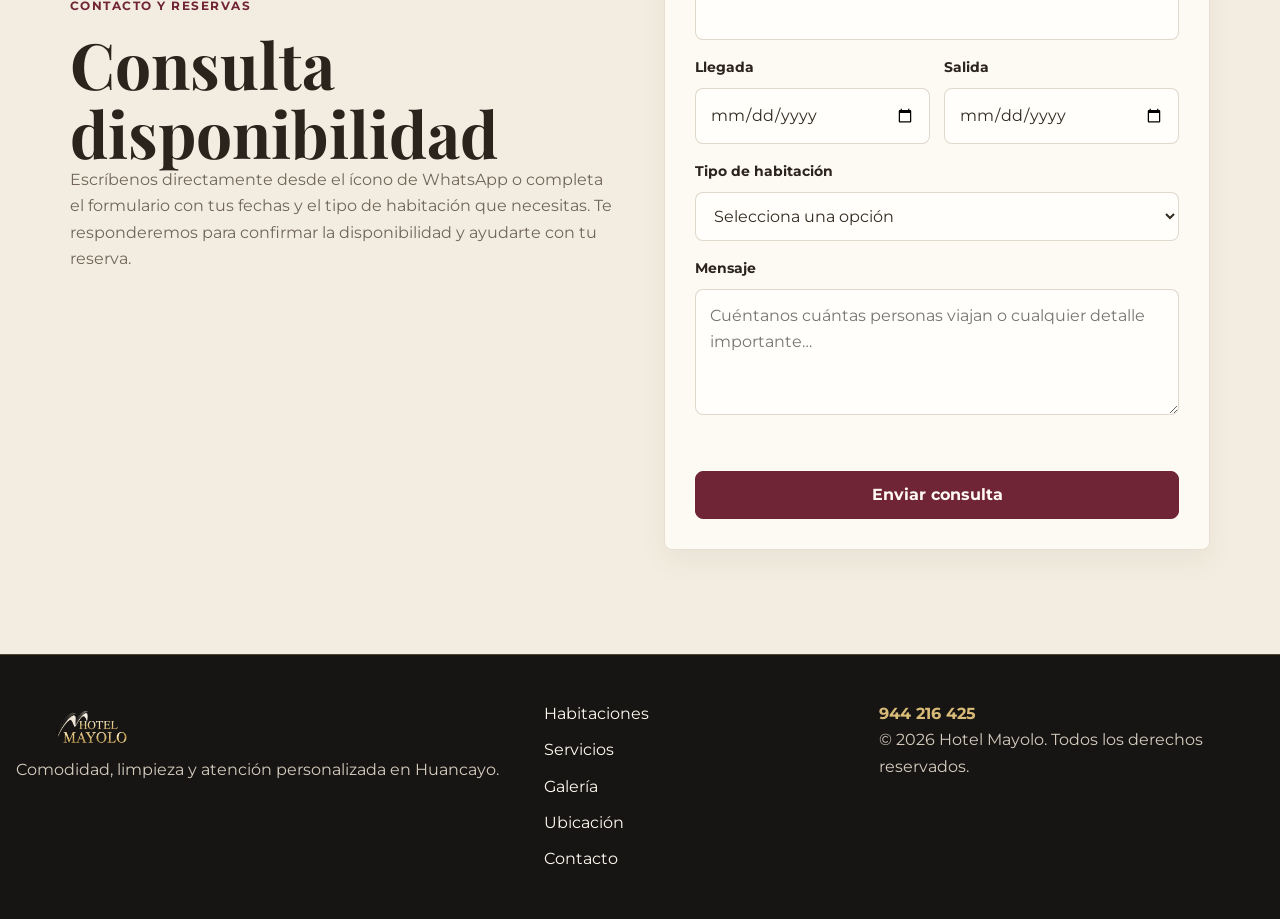
==== commit b94578f6: "version_2" ====
--- a/index.html
+++ b/index.html
@@ -3,22 +3,18 @@
 <head>
   <meta charset="UTF-8">
   <meta name="viewport" content="width=device-width, initial-scale=1.0">
-  <meta name="theme-color" content="#171513">
   <meta name="description" content="Hotel Mayolo en Huancayo: habitaciones cómodas, Wi-Fi, TV, agua caliente, cochera amplia y atención personalizada. Reserva por WhatsApp.">
   <title>Hotel Mayolo | Hospedaje cómodo y seguro en Huancayo</title>
-  <link rel="preconnect" href="https://fonts.googleapis.com">
-  <link rel="preconnect" href="https://fonts.gstatic.com" crossorigin>
   <link href="https://fonts.googleapis.com/css2?family=Montserrat:wght@400;500;600;700&family=Playfair+Display:wght@600;700&display=swap" rel="stylesheet">
   <link rel="stylesheet" href="styles.css">
 </head>
 <body>
-  <a class="enlace-saltar" href="#contenido">Saltar al contenido</a>
   <header class="encabezado-sitio">
-    <nav class="barra-navegacion" aria-label="Navegación principal">
-      <a class="marca" href="#inicio" aria-label="Hotel Mayolo inicio">
+    <nav class="barra-navegacion">
+      <a class="marca" href="#inicio">
         <img src="assets/imagenes/logo-mayolo.png" alt="Logo Hotel Mayolo" width="612" height="408">
       </a>
-      <button class="boton-menu" type="button" aria-label="Abrir menú" aria-controls="menu-navegacion" aria-expanded="false">
+      <button class="boton-menu" type="button" id="boton-menu">
         <span></span>
         <span></span>
         <span></span>
@@ -34,12 +30,11 @@
       </div>
     </nav>
   </header>
-
-  <main id="contenido">
-    <section class="portada" id="inicio" aria-label="Presentación Hotel Mayolo">
-      <img src="assets/imagenes/fachada-principal.jpg" alt="Fachada principal del Hotel Mayolo" class="fondo-portada" width="1280" height="960" fetchpriority="high">
+  <main>
+    <section class="portada" id="inicio">
+      <img src="assets/imagenes/fachada-principal.jpg" alt="Fachada principal del Hotel Mayolo" class="fondo-portada" width="1280" height="960">
       <div class="velo-portada"></div>
-      <div class="contenido-portada revelar">
+      <div class="contenido-portada">
         <p class="antetitulo">Hospedaje moderno</p>
         <h1>Hotel Mayolo</h1>
         <p>Comodidad, limpieza y atención personalizada para una estadía tranquila, segura y cerca de todo.</p>
@@ -49,41 +44,39 @@
         </div>
       </div>
     </section>
-
     <section class="seccion sobre-hotel" id="sobre-hotel">
       <div class="cuadricula-seccion">
-        <div class="texto-seccion revelar">
+        <div class="texto-seccion">
           <p class="antetitulo">Sobre el hotel</p>
           <h2>Una estadía pensada para descansar bien</h2>
           <p>En Hotel Mayolo, cada detalle está pensado para ofrecer una experiencia cómoda, segura y agradable. Nuestras instalaciones combinan funcionalidad, limpieza y atención personalizada para que cada huésped disfrute una estadía tranquila.</p>
           <p>Contamos con más de 40 habitaciones, conexión Wi-Fi, TV, agua caliente y estacionamiento amplio para huéspedes.</p>
         </div>
-        <div class="panel-destacado revelar">
+        <div class="panel-destacado">
           <img src="assets/imagenes/recepcion.jpg" alt="Recepción del Hotel Mayolo" width="1280" height="960" loading="lazy">
           <div class="estadisticas">
             <article>
-              <strong class="valor-estadistica" data-contador data-objetivo="40" data-prefijo="+ " aria-label="Más de 40">+ 40</strong>
+              <strong>+ 40</strong>
               <span>habitaciones</span>
             </article>
             <article>
-              <strong class="estadistica-destacada">24/7</strong>
+              <strong>24/7</strong>
               <span>atención</span>
             </article>
             <article>
-              <strong class="valor-estadistica" data-contador data-objetivo="100" data-sufijo="%" aria-label="100 por ciento">100%</strong>
+              <strong>100%</strong>
               <span>comodidad</span>
             </article>
           </div>
         </div>
       </div>
     </section>
-
     <section class="seccion habitaciones" id="habitaciones">
-      <div class="encabezado-seccion revelar">
+      <div class="encabezado-seccion">
         <p class="antetitulo">Habitaciones</p>
         <h2>Espacios cómodos para cada viaje</h2>
       </div>
-      <div class="lista-habitaciones revelar" aria-label="Tipos de habitaciones">
+      <div class="lista-habitaciones">
         <div class="cuadricula-habitaciones">
           <article class="tarjeta-habitacion">
             <img src="assets/imagenes/habitacion-doble.jpg" alt="Habitación doble con dos camas" width="1280" height="960" loading="lazy">
@@ -95,7 +88,7 @@
                 <li>Baño privado</li>
                 <li>Agua caliente</li>
               </ul>
-              <a class="boton boton--pequeno" href="#contacto" data-habitacion="Doble">Consultar disponibilidad</a>
+              <a class="boton boton--pequeno" href="#contacto" onclick="seleccionarHabitacion('Doble')">Consultar disponibilidad</a>
             </div>
           </article>
           <article class="tarjeta-habitacion">
@@ -108,151 +101,163 @@
                 <li>TV y Wi-Fi</li>
                 <li>Limpieza diaria</li>
               </ul>
-              <a class="boton boton--pequeno" href="#contacto" data-habitacion="Simple">Consultar disponibilidad</a>
+              <a class="boton boton--pequeno" href="#contacto" onclick="seleccionarHabitacion('Simple')">Consultar disponibilidad</a>
             </div>
           </article>
         </div>
       </div>
     </section>
-
     <section class="seccion servicios" id="servicios">
-      <div class="encabezado-seccion revelar">
+      <div class="encabezado-seccion">
         <p class="antetitulo">Servicios y amenidades</p>
         <h2>Lo esencial, bien resuelto</h2>
       </div>
       <div class="cuadricula-amenidades">
-        <article class="amenidad revelar">
-          <span class="icono-amenidad"><img src="assets/imagenes/amenidades/icono-wifi.svg" alt="" width="64" height="64" aria-hidden="true"></span>
+        <article class="amenidad">
+          <span class="icono-amenidad">
+            <img src="assets/imagenes/amenidades/icono-wifi.svg" alt="Wi-Fi" width="64" height="64">
+          </span>
           <h3>Wi-Fi</h3>
           <p>Conectividad para trabajar, estudiar o seguir tu ruta.</p>
         </article>
-        <article class="amenidad revelar">
-          <span class="icono-amenidad"><img src="assets/imagenes/amenidades/icono-tv.svg" alt="" width="64" height="64" aria-hidden="true"></span>
+        <article class="amenidad">
+          <span class="icono-amenidad">
+            <img src="assets/imagenes/amenidades/icono-tv.svg" alt="Televisión" width="64" height="64">
+          </span>
           <h3>Televisión</h3>
           <p>Entretenimiento en habitaciones cómodas y privadas.</p>
         </article>
-        <article class="amenidad revelar">
-          <span class="icono-amenidad"><img src="assets/imagenes/amenidades/icono-ducha.svg" alt="" width="64" height="64" aria-hidden="true"></span>
+        <article class="amenidad">
+          <span class="icono-amenidad">
+            <img src="assets/imagenes/amenidades/icono-ducha.svg" alt="Ducha" width="64" height="64">
+          </span>
           <h3>Agua caliente</h3>
           <p>Comodidad constante para descansar después del día.</p>
         </article>
-        <article class="amenidad revelar">
-          <span class="icono-amenidad"><img src="assets/imagenes/amenidades/icono-parking.svg" alt="" width="64" height="64" aria-hidden="true"></span>
+        <article class="amenidad">
+          <span class="icono-amenidad">
+            <img src="assets/imagenes/amenidades/icono-parking.svg" alt="Estacionamiento" width="64" height="64">
+          </span>
           <h3>Estacionamiento</h3>
           <p>Cochera amplia para mayor tranquilidad durante tu estadía.</p>
         </article>
-        <article class="amenidad revelar">
-          <span class="icono-amenidad"><img src="assets/imagenes/amenidades/icono-recepcion.svg" alt="" width="64" height="64" aria-hidden="true"></span>
+        <article class="amenidad">
+          <span class="icono-amenidad">
+            <img src="assets/imagenes/amenidades/icono-recepcion.svg" alt="Recepción" width="64" height="64">
+          </span>
           <h3>Recepción</h3>
           <p>Atención personalizada y orientación para huéspedes.</p>
         </article>
-        <article class="amenidad revelar">
-          <span class="icono-amenidad"><img src="assets/imagenes/amenidades/icono-seguridad.svg" alt="" width="64" height="64" aria-hidden="true"></span>
+        <article class="amenidad">
+          <span class="icono-amenidad">
+            <img src="assets/imagenes/amenidades/icono-seguridad.svg" alt="Seguridad" width="64" height="64">
+          </span>
           <h3>Seguridad</h3>
           <p>Instalaciones ordenadas, limpias y pensadas para descansar.</p>
         </article>
       </div>
     </section>
-
     <section class="seccion galeria" id="galeria">
-      <div class="encabezado-seccion revelar">
+      <div class="encabezado-seccion">
         <p class="antetitulo">Galería</p>
         <h2>Conoce nuestros ambientes</h2>
       </div>
-      <div class="cuadricula-galeria revelar">
-        <button class="elemento-galeria elemento-galeria--grande" type="button" data-medio="imagen" data-ruta="assets/imagenes/hotel-exterior-1.jpg" aria-label="Ampliar vista exterior del hotel">
+      <div class="cuadricula-galeria">
+        <button class="elemento-galeria elemento-galeria--grande" type="button" onclick="abrirVisor('imagen', 'assets/imagenes/hotel-exterior-1.jpg', 'Vista exterior del Hotel Mayolo')">
           <img src="assets/imagenes/hotel-exterior-1.jpg" alt="Vista exterior del Hotel Mayolo" width="1280" height="960" loading="lazy">
         </button>
-        <button class="elemento-galeria" type="button" data-medio="imagen" data-ruta="assets/imagenes/patio-interno.jpg" aria-label="Ampliar patio interno">
+        <button class="elemento-galeria" type="button" onclick="abrirVisor('imagen', 'assets/imagenes/patio-interno.jpg', 'Patio interno del hotel')">
           <img src="assets/imagenes/patio-interno.jpg" alt="Patio interno del hotel" width="1280" height="960" loading="lazy">
         </button>
-        <button class="elemento-galeria" type="button" data-medio="imagen" data-ruta="assets/imagenes/estacionamiento-amplio.jpg" aria-label="Ampliar estacionamiento">
+        <button class="elemento-galeria" type="button" onclick="abrirVisor('imagen', 'assets/imagenes/estacionamiento-amplio.jpg', 'Estacionamiento amplio')">
           <img src="assets/imagenes/estacionamiento-amplio.jpg" alt="Estacionamiento amplio del Hotel Mayolo" width="1280" height="960" loading="lazy">
         </button>
-        <button class="elemento-galeria" type="button" data-medio="imagen" data-ruta="assets/imagenes/bano.jpg" aria-label="Ampliar baño privado">
+        <button class="elemento-galeria" type="button" onclick="abrirVisor('imagen', 'assets/imagenes/bano.jpg', 'Baño privado')">
           <img src="assets/imagenes/bano.jpg" alt="Baño privado de habitación" width="1280" height="960" loading="lazy">
         </button>
-        <button class="elemento-galeria miniatura-video" type="button" data-medio="video" data-ruta="assets/videos/video-1.mp4" aria-label="Reproducir video del hotel">
+        <button class="elemento-galeria miniatura-video" type="button" onclick="abrirVisor('video', 'assets/videos/video-1.mp4', '')">
           <video src="assets/videos/video-1.mp4" muted preload="metadata"></video>
           <span>Ver video</span>
         </button>
-        <button class="elemento-galeria miniatura-video" type="button" data-medio="video" data-ruta="assets/videos/video-2.mp4" aria-label="Reproducir video de ambientes">
+        <button class="elemento-galeria miniatura-video" type="button" onclick="abrirVisor('video', 'assets/videos/video-2.mp4', '')">
           <video src="assets/videos/video-2.mp4" muted preload="metadata"></video>
           <span>Ver video</span>
         </button>
-        <button class="elemento-galeria miniatura-video" type="button" data-medio="video" data-ruta="assets/videos/video-3.mp4" aria-label="Reproducir video de instalaciones">
+        <button class="elemento-galeria miniatura-video" type="button" onclick="abrirVisor('video', 'assets/videos/video-3.mp4', '')">
           <video src="assets/videos/video-3.mp4" muted preload="metadata"></video>
           <span>Ver video</span>
         </button>
       </div>
     </section>
-
     <section class="seccion ubicacion" id="ubicacion">
       <div class="cuadricula-seccion">
-        <div class="texto-seccion revelar">
+        <div class="texto-seccion">
           <p class="antetitulo">Ubicación</p>
           <h2>Encuéntranos fácilmente</h2>
           <p>Estamos en Huancayo, en una ubicación práctica para quienes buscan descanso, cochera y atención cercana.</p>
           <a class="boton" href="https://maps.app.goo.gl/rZoXA4fT8Ei9HcbG9" target="_blank" rel="noopener">Cómo llegar</a>
         </div>
-        <div class="marco-mapa revelar">
-          <iframe title="Mapa de Hotel Mayolo en Huancayo" src="https://www.google.com/maps/embed?pb=!4v1780199299069!6m8!1m7!1sbiABho2iCqIDiUmfZ8ezzA!2m2!1d-12.0750604098579!2d-75.24847874399366!3f162.04321045909998!4f8.824637507744512!5f0.7820865974627469" allowfullscreen loading="lazy" referrerpolicy="no-referrer-when-downgrade"></iframe>
-        </div>
-      </div>
-    </section>
-
+        <div class="marco-mapa">
+          <iframe
+            title="Mapa de Hotel Mayolo en Huancayo"
+            src="https://www.google.com/maps/embed?pb=!4v1780199299069!6m8!1m7!1sbiABho2iCqIDiUmfZ8ezzA!2m2!1d-12.0750604098579!2d-75.24847874399366!3f162.04321045909998!4f8.824637507744512!5f0.7820865974627469"
+            allowfullscreen
+            loading="lazy">
+          </iframe>
+        </div>
+      </div>
+    </section>
     <section class="seccion resenas" id="resenas">
-      <div class="encabezado-seccion revelar">
+      <div class="encabezado-seccion">
         <p class="antetitulo">Comentarios</p>
         <h2>Lo que destacan nuestros huéspedes</h2>
       </div>
       <div class="cuadricula-resenas">
-        <article class="tarjeta-resena revelar">
+        <article class="tarjeta-resena">
           <div>
             <strong>Christopher Llanos Loayza</strong>
-            <span aria-label="5 de 5 estrellas">★★★★★</span>
+            <span>★★★★★</span>
           </div>
           <p class="fuente-resena">Reseña de Google</p>
-          <p>“El mejor hospedaje de la zona, si trabajas en chupaca te queda relativamente cerca y no encontraras hospedaje tan bueno como este. El trato amable los cuartos limpios y sobretodo el agua caliente a toda hora.”</p>
-        </article>
-        <article class="tarjeta-resena revelar">
+          <p>"El mejor hospedaje de la zona, si trabajas en chupaca te queda relativamente cerca y no encontraras hospedaje tan bueno como este. El trato amable los cuartos limpios y sobretodo el agua caliente a toda hora."</p>
+        </article>
+        <article class="tarjeta-resena">
           <div>
             <strong>Julio Carlos Santivañez Castillo</strong>
-            <span aria-label="5 de 5 estrellas">★★★★★</span>
+            <span>★★★★★</span>
           </div>
           <p class="fuente-resena">Reseña de Google</p>
-          <p>“Un lugar sin igual y cómodas habitaciones y la limpieza ni que decir lo recomiendo en todo sus aspectos”</p>
-        </article>
-        <article class="tarjeta-resena revelar">
+          <p>"Un lugar sin igual y cómodas habitaciones y la limpieza ni que decir lo recomiendo en todo sus aspectos"</p>
+        </article>
+        <article class="tarjeta-resena">
           <div>
             <strong>Joel Bellido Escriba</strong>
-            <span aria-label="4 de 5 estrellas">★★★★</span>
+            <span>★★★★</span>
           </div>
           <p class="fuente-resena">Reseña de Google</p>
-          <p>“No le pude tomar foto alos cuartos pero muy limpios amplios la habitación 50 soles agua caliente ,tv con cochera camada cómoda abrigadora seguridad dentro del hotel por al alrededores hay donde comer agente bcp aceptan yape.”</p>
-        </article>
-      </div>
-    </section>
-
+          <p>"No le pude tomar foto alos cuartos pero muy limpios amplios la habitación 50 soles agua caliente ,tv con cochera camada cómoda abrigadora seguridad dentro del hotel por al alrededores hay donde comer agente bcp aceptan yape."</p>
+        </article>
+      </div>
+    </section>
     <section class="seccion contacto" id="contacto">
       <div class="cuadricula-seccion">
-        <div class="texto-seccion revelar">
+        <div class="texto-seccion">
           <p class="antetitulo">Contacto y reservas</p>
           <h2>Consulta disponibilidad</h2>
           <p>Escríbenos directamente desde el ícono de WhatsApp o completa el formulario con tus fechas y el tipo de habitación que necesitas. Te responderemos para confirmar la disponibilidad y ayudarte con tu reserva.</p>
         </div>
-        <form class="formulario-reserva revelar" id="formulario-reserva" novalidate>
+        <form class="formulario-reserva" id="formulario-reserva">
           <div class="campo-formulario">
             <label for="nombre">Nombre completo</label>
-            <input id="nombre" name="nombre" type="text" autocomplete="name" required>
+            <input id="nombre" name="nombre" type="text" required>
           </div>
           <div class="campo-formulario">
             <label for="correo">Correo electrónico</label>
-            <input id="correo" name="correo" type="email" autocomplete="email" spellcheck="false" required>
+            <input id="correo" name="correo" type="email" required>
           </div>
           <div class="campo-formulario">
             <label for="telefono">Teléfono</label>
-            <input id="telefono" name="telefono" type="tel" inputmode="tel" autocomplete="tel" required>
+            <input id="telefono" name="telefono" type="tel" required>
           </div>
           <div class="campos-divididos">
             <div class="campo-formulario">
@@ -276,19 +281,18 @@
             <label for="mensaje">Mensaje</label>
             <textarea id="mensaje" name="mensaje" placeholder="Cuéntanos cuántas personas viajan o cualquier detalle importante…"></textarea>
           </div>
-          <p class="estado-formulario" role="status" aria-live="polite"></p>
+          <p class="estado-formulario" id="estado-formulario"></p>
           <button class="boton" type="submit">Enviar consulta</button>
         </form>
       </div>
     </section>
   </main>
-
   <footer class="pie-pagina">
     <div>
       <img src="assets/imagenes/logo-mayolo.png" alt="Logo Hotel Mayolo" width="612" height="408">
       <p>Comodidad, limpieza y atención personalizada en Huancayo.</p>
     </div>
-    <nav aria-label="Enlaces rápidos">
+    <nav>
       <a href="#habitaciones">Habitaciones</a>
       <a href="#servicios">Servicios</a>
       <a href="#galeria">Galería</a>
@@ -296,20 +300,20 @@
       <a href="#contacto">Contacto</a>
     </nav>
     <div>
-      <p class="telefono-hotel" translate="no">944 216 425</p>
+      <p class="telefono-hotel">944 216 425</p>
       <p>© 2026 Hotel Mayolo. Todos los derechos reservados.</p>
     </div>
   </footer>
-
-  <dialog class="visor-galeria" id="visor-galeria" aria-label="Vista ampliada de la galería">
-    <button class="cerrar-visor" type="button" aria-label="Cerrar galería" data-cerrar-visor>×</button>
-    <div class="contenido-visor"></div>
-  </dialog>
-
-  <a class="whatsapp-flotante" href="https://wa.me/51944216425?text=Hola%20Hotel%20Mayolo%2C%20quisiera%20consultar%20disponibilidad." target="_blank" rel="noopener" aria-label="Escribir a Hotel Mayolo por WhatsApp">
-    <img src="assets/imagenes/amenidades/icono-whatsapp.svg" alt="" width="32" height="32" aria-hidden="true">
+  <div class="visor-galeria" id="visor-galeria">
+    <button class="cerrar-visor" type="button" onclick="cerrarVisor()">×</button>
+    <div class="contenido-visor" id="contenido-visor"></div>
+  </div>
+  <a class="whatsapp-flotante"
+     href="https://wa.me/51944216425?text=Hola%20Hotel%20Mayolo%2C%20quisiera%20consultar%20disponibilidad."
+     target="_blank"
+     rel="noopener">
+    <img src="assets/imagenes/amenidades/icono-whatsapp.svg" alt="WhatsApp" width="32" height="32">
   </a>
-
   <script src="main.js" defer></script>
 </body>
 </html>
--- a/styles.css
+++ b/styles.css
@@ -5,52 +5,42 @@
 }
 
 :root {
-  --color-fondo: #fbf8f1;
-  --color-fondo-secundario: #f3ede1;
-  --color-superficie: #fffdf8;
-  --color-dorado: #a77d30;
-  --color-vino: #8a3043;
-  --color-vino-oscuro: #702536;
-  --color-crema: #fffaf1;
-  --color-texto: #332b22;
-  --color-texto-tenue: #706558;
-  --color-cafe: #2b241d;
-  --color-tinta: #171513;
-  --color-borde: rgba(111, 84, 44, .16);
-  --sombra: 0 22px 60px rgba(87, 68, 40, .14);
-  --radio: 8px;
-  --contenedor: min(1140px, calc(100% - 32px));
-  color-scheme: light;
+  --fondo:        #fbf8f1;
+  --fondo-2:      #f3ede1;
+  --superficie:   #fffdf8;
+  --dorado:       #a77d30;
+  --vino:         #8a3043;
+  --vino-oscuro:  #702536;
+  --crema:        #fffaf1;
+  --texto:        #332b22;
+  --texto-tenue:  #706558;
+  --cafe:         #2b241d;
+  --negro:        #171513;
+  --borde:        rgba(111, 84, 44, .16);
+  --sombra:       0 22px 60px rgba(87, 68, 40, .14);
+  --radio:        8px;
+  --ancho-max:    min(1140px, calc(100% - 32px));
 }
 
 html {
   scroll-behavior: smooth;
   overflow-x: hidden;
-  overflow-y: auto;
-  -webkit-overflow-scrolling: touch;
 }
 
 body {
-  margin: 0;
-  background:
-    radial-gradient(circle at 8% 16%, rgba(138, 48, 67, .06), transparent 24rem),
-    radial-gradient(circle at 92% 74%, rgba(199, 163, 90, .08), transparent 28rem),
-    var(--color-fondo);
-  color: var(--color-texto);
+  background: var(--fondo);
+  color: var(--texto);
   font-family: "Montserrat", sans-serif;
   line-height: 1.65;
   min-width: 320px;
   overflow-x: hidden;
-  overflow-y: auto;
-  -webkit-tap-highlight-color: rgba(138, 48, 67, .2);
 }
 
 body.bloqueado {
   overflow: hidden;
 }
 
-img,
-video {
+img, video {
   display: block;
   max-width: 100%;
 }
@@ -60,19 +50,8 @@
   text-decoration: none;
 }
 
-button,
-input,
-select,
-textarea {
+button, a, input, select, textarea {
   font: inherit;
-}
-
-button,
-a,
-input,
-select,
-textarea {
-  touch-action: manipulation;
 }
 
 :focus-visible {
@@ -80,41 +59,21 @@
   outline-offset: 4px;
 }
 
-.enlace-saltar {
-  position: fixed;
-  left: max(14px, env(safe-area-inset-left));
-  top: max(14px, env(safe-area-inset-top));
-  z-index: 200;
-  padding: 10px 14px;
-  border-radius: var(--radio);
-  background: var(--color-vino);
-  color: var(--color-crema);
-  font-weight: 800;
-  transform: translateY(-140%);
-  transition: transform .2s ease;
-}
-
-.enlace-saltar:focus-visible {
-  transform: translateY(0);
-}
-
 .encabezado-sitio {
   position: fixed;
-  inset: 0 0 auto;
+  top: 0; left: 0; right: 0;
   z-index: 50;
   background: rgba(23, 21, 19, .96);
   border-bottom: 1px solid rgba(199, 163, 90, .34);
-  backdrop-filter: blur(16px);
   box-shadow: 0 8px 26px rgba(0, 0, 0, .16);
 }
 
 .barra-navegacion {
-  width: var(--contenedor);
+  width: var(--ancho-max);
   min-height: 78px;
   margin: 0 auto;
-  padding-left: env(safe-area-inset-left);
-  padding-right: env(safe-area-inset-right);
-  display: flex;
+  display: flex;
+  flex-direction: row;
   align-items: center;
   justify-content: space-between;
   gap: 24px;
@@ -128,9 +87,10 @@
 
 .menu-navegacion {
   display: flex;
+  flex-direction: row;
   align-items: center;
   gap: 22px;
-  color: var(--color-crema);
+  color: var(--crema);
   font-size: .9rem;
   font-weight: 600;
 }
@@ -143,11 +103,10 @@
 .menu-navegacion a:not(.boton)::after {
   content: "";
   position: absolute;
-  left: 0;
-  bottom: 0;
+  left: 0; bottom: 0;
   width: 0;
   height: 2px;
-  background: var(--color-dorado);
+  background: var(--dorado);
   transition: width .25s ease;
 }
 
@@ -176,35 +135,28 @@
   width: 20px;
   height: 2px;
   margin: 5px auto;
-  background: var(--color-crema);
+  background: var(--crema);
   transition: transform .25s ease, opacity .25s ease;
 }
 
-.boton-menu[aria-expanded="true"] span:nth-child(1) {
-  transform: translateY(7px) rotate(45deg);
-}
-
-.boton-menu[aria-expanded="true"] span:nth-child(2) {
-  opacity: 0;
-}
-
-.boton-menu[aria-expanded="true"] span:nth-child(3) {
-  transform: translateY(-7px) rotate(-45deg);
-}
+.boton-menu.abierto span:nth-child(1) { transform: translateY(7px) rotate(45deg); }
+.boton-menu.abierto span:nth-child(2) { opacity: 0; }
+.boton-menu.abierto span:nth-child(3) { transform: translateY(-7px) rotate(-45deg); }
 
 .boton {
   display: inline-flex;
+  flex-direction: row;
   align-items: center;
   justify-content: center;
   min-height: 48px;
   padding: 0 24px;
-  border: 1px solid var(--color-vino-oscuro);
-  border-radius: var(--radio);
-  background: var(--color-vino-oscuro);
-  color: var(--color-crema);
+  border: 1px solid var(--vino-oscuro);
+  border-radius: var(--radio);
+  background: var(--vino-oscuro);
+  color: var(--crema);
   font-weight: 700;
   cursor: pointer;
-  transition: transform .25s ease, background .25s ease, color .25s ease, box-shadow .25s ease;
+  transition: transform .25s ease, background .25s ease, box-shadow .25s ease;
 }
 
 .boton:hover {
@@ -220,7 +172,7 @@
 
 .boton--contorno {
   background: transparent;
-  color: var(--color-vino-oscuro);
+  color: var(--vino-oscuro);
 }
 
 .boton--contorno:hover {
@@ -230,10 +182,10 @@
 .portada {
   position: relative;
   min-height: 96vh;
-  display: grid;
+  display: flex;
+  flex-direction: row;
   align-items: center;
   overflow: hidden;
-  scroll-margin-top: 78px;
 }
 
 .fondo-portada,
@@ -246,56 +198,41 @@
 
 .fondo-portada {
   object-fit: cover;
-  filter: brightness(1.08) contrast(1.03) saturate(1.08);
 }
 
 .velo-portada {
-  background:
-    linear-gradient(90deg, rgba(23, 21, 19, .66), rgba(23, 21, 19, .32) 56%, rgba(23, 21, 19, .08)),
-    linear-gradient(0deg, rgba(23, 21, 19, .48), transparent 46%);
+  background: rgba(23, 21, 19, .48);
 }
 
 .contenido-portada {
   position: relative;
-  width: var(--contenedor);
+  width: var(--ancho-max);
   margin: 70px auto 0;
   max-width: 720px;
-  justify-self: start;
 }
 
 .antetitulo {
   margin: 0 0 12px;
-  color: var(--color-vino-oscuro);
+  color: var(--vino-oscuro);
   font-size: .78rem;
   font-weight: 700;
   letter-spacing: .12em;
   text-transform: uppercase;
 }
 
-h1,
-h2,
-h3 {
+h1, h2, h3 {
   margin: 0;
-  color: var(--color-cafe);
+  color: var(--cafe);
   font-family: "Playfair Display", serif;
   line-height: 1.08;
-  text-wrap: balance;
-}
-
-h1 {
-  font-size: clamp(4rem, 12vw, 7.5rem);
-}
-
-h2 {
-  font-size: clamp(2.15rem, 5vw, 4rem);
-}
-
-h3 {
-  font-size: 1.55rem;
-}
+}
+
+h1 { font-size: clamp(4rem, 12vw, 7.5rem); }
+h2 { font-size: clamp(2.15rem, 5vw, 4rem); }
+h3 { font-size: 1.55rem; }
 
 p {
-  color: var(--color-texto-tenue);
+  color: var(--texto-tenue);
   overflow-wrap: break-word;
 }
 
@@ -306,26 +243,14 @@
   text-shadow: 0 2px 12px rgba(0, 0, 0, .45);
 }
 
-.portada h1 {
-  color: var(--color-crema);
-  text-shadow: 0 4px 22px rgba(0, 0, 0, .32);
-}
-
-.portada .antetitulo {
-  color: #e4c77f;
-}
-
-.portada .boton--contorno {
-  border-color: rgba(255, 250, 241, .74);
-  color: var(--color-crema);
-}
-
-.portada .boton--contorno:hover {
-  background: rgba(255, 250, 241, .12);
-}
+.portada h1             { color: var(--crema); text-shadow: 0 4px 22px rgba(0, 0, 0, .32); }
+.portada .antetitulo    { color: #e4c77f; }
+.portada .boton--contorno { border-color: rgba(255, 250, 241, .74); color: var(--crema); }
+.portada .boton--contorno:hover { background: rgba(255, 250, 241, .12); }
 
 .acciones-portada {
   display: flex;
+  flex-direction: row;
   flex-wrap: wrap;
   gap: 14px;
   margin-top: 30px;
@@ -337,46 +262,33 @@
 }
 
 .seccion:nth-of-type(even) {
-  background: linear-gradient(135deg, rgba(255, 253, 248, .42), transparent 48%), var(--color-fondo-secundario);
+  background: var(--fondo-2);
 }
 
 .cuadricula-seccion {
-  width: var(--contenedor);
+  width: var(--ancho-max);
   margin: 0 auto;
   display: grid;
-  grid-template-columns: minmax(0, .88fr) minmax(320px, 1.12fr);
+  grid-template-columns: 1fr 1fr;
   gap: 48px;
   align-items: center;
 }
 
-.texto-seccion p {
-  max-width: 620px;
-}
-
-.panel-destacado {
-  position: relative;
-}
-
-.panel-destacado img,
-.tarjeta-habitacion img,
-.elemento-galeria img,
-.elemento-galeria video {
+.texto-seccion p { max-width: 620px; }
+
+.panel-destacado { position: relative; }
+
+.panel-destacado img {
   width: 100%;
-  height: 100%;
+  aspect-ratio: 4 / 3;
   object-fit: cover;
-}
-
-.panel-destacado img {
-  aspect-ratio: 4 / 3;
   border-radius: var(--radio);
   box-shadow: var(--sombra);
 }
 
 .estadisticas {
   position: absolute;
-  left: 24px;
-  right: 24px;
-  bottom: 24px;
+  left: 24px; right: 24px; bottom: 24px;
   display: grid;
   grid-template-columns: repeat(3, 1fr);
   gap: 12px;
@@ -386,21 +298,8 @@
   padding: 16px;
   border: 1px solid rgba(228, 199, 127, .2);
   border-radius: var(--radio);
-  background: linear-gradient(145deg, rgba(23, 21, 19, .94), rgba(74, 29, 39, .9));
-  backdrop-filter: blur(12px);
+  background: var(--negro);
   box-shadow: 0 12px 24px rgba(23, 21, 19, .16);
-}
-
-.estadisticas.esta-animado article {
-  animation: estadistica-entrar .58s ease-out both;
-}
-
-.estadisticas.esta-animado article:nth-child(2) {
-  animation-delay: .12s;
-}
-
-.estadisticas.esta-animado article:nth-child(3) {
-  animation-delay: .24s;
 }
 
 .estadisticas strong {
@@ -409,74 +308,24 @@
   font-size: 1.55rem;
 }
 
-.valor-estadistica {
-  min-width: 4ch;
-  font-variant-numeric: tabular-nums;
-}
-
-.valor-estadistica.esta-contando {
-  animation: contador-subir .65s ease-out both;
-}
-
-.estadisticas.esta-animado .estadistica-destacada {
-  animation: destacar-estadistica .72s .22s ease-out both;
-}
-
 .estadisticas span {
-  color: var(--color-crema);
+  color: var(--crema);
   font-size: .82rem;
 }
 
-@keyframes contador-subir {
-  from {
-    opacity: .45;
-    transform: translateY(7px);
-  }
-
-  to {
-    opacity: 1;
-    transform: translateY(0);
-  }
-}
-
-@keyframes estadistica-entrar {
-  from {
-    opacity: 0;
-    transform: translateY(15px);
-  }
-
-  to {
-    opacity: 1;
-    transform: translateY(0);
-  }
-}
-
-@keyframes destacar-estadistica {
-  from {
-    opacity: .45;
-    transform: translateY(7px);
-  }
-
-  to {
-    opacity: 1;
-    transform: translateY(0);
-  }
-}
-
 .encabezado-seccion {
-  width: var(--contenedor);
+  width: var(--ancho-max);
   margin: 0 auto 42px;
 }
 
 .lista-habitaciones {
-  position: relative;
-  width: var(--contenedor);
+  width: var(--ancho-max);
   margin: 0 auto;
 }
 
 .cuadricula-habitaciones {
   display: grid;
-  grid-template-columns: repeat(2, minmax(0, 1fr));
+  grid-template-columns: repeat(2, 1fr);
   gap: 24px;
 }
 
@@ -484,9 +333,9 @@
   display: grid;
   grid-template-rows: 280px 1fr;
   overflow: hidden;
-  border: 1px solid var(--color-borde);
-  border-radius: var(--radio);
-  background: var(--color-superficie);
+  border: 1px solid var(--borde);
+  border-radius: var(--radio);
+  background: var(--superficie);
   box-shadow: 0 14px 34px rgba(87, 68, 40, .08);
   transition: transform .25s ease, border-color .25s ease, box-shadow .25s ease;
 }
@@ -497,30 +346,35 @@
   box-shadow: 0 20px 42px rgba(112, 37, 54, .12);
 }
 
-.tarjeta-habitacion div {
-  padding: 28px;
-}
+.tarjeta-habitacion img {
+  width: 100%;
+  height: 100%;
+  object-fit: cover;
+}
+
+.tarjeta-habitacion div { padding: 28px; }
 
 .tarjeta-habitacion ul {
-  display: grid;
+  display: flex;
+  flex-direction: column;
   gap: 8px;
   padding-left: 18px;
-  color: var(--color-texto-tenue);
+  color: var(--texto-tenue);
 }
 
 .cuadricula-amenidades,
 .cuadricula-resenas {
-  width: var(--contenedor);
+  width: var(--ancho-max);
   margin: 0 auto;
   display: grid;
-  grid-template-columns: repeat(3, minmax(0, 1fr));
+  grid-template-columns: repeat(3, 1fr);
   gap: 22px;
 }
 
 .amenidad,
 .tarjeta-resena,
 .formulario-reserva {
-  border: 1px solid var(--color-borde);
+  border: 1px solid var(--borde);
   border-radius: var(--radio);
   background: rgba(255, 253, 248, .82);
   box-shadow: 0 12px 28px rgba(87, 68, 40, .06);
@@ -539,19 +393,21 @@
   position: absolute;
   inset: 0 0 auto;
   height: 3px;
-  background: linear-gradient(90deg, var(--color-vino-oscuro), var(--color-dorado));
+  background: var(--vino-oscuro);
 }
 
 .amenidad:hover {
   transform: translateY(-5px);
   border-color: rgba(138, 48, 67, .46);
-  background: var(--color-superficie);
+  background: var(--superficie);
   box-shadow: 0 18px 34px rgba(112, 37, 54, .12);
 }
 
 .icono-amenidad {
-  display: grid;
-  place-items: center;
+  display: flex;
+  flex-direction: row;
+  align-items: center;
+  justify-content: center;
   width: 52px;
   height: 52px;
   margin-bottom: 20px;
@@ -560,16 +416,13 @@
   background: rgba(138, 48, 67, .045);
 }
 
-.icono-amenidad img {
-  width: 27px;
-  height: 27px;
-}
+.icono-amenidad img { width: 27px; height: 27px; }
 
 .cuadricula-galeria {
-  width: var(--contenedor);
+  width: var(--ancho-max);
   margin: 0 auto;
   display: grid;
-  grid-template-columns: repeat(4, minmax(0, 1fr));
+  grid-template-columns: repeat(4, 1fr);
   grid-auto-rows: 196px;
   gap: 14px;
 }
@@ -584,13 +437,16 @@
   cursor: pointer;
 }
 
-.elemento-galeria.elemento-galeria--grande {
+.elemento-galeria--grande {
   grid-column: span 2;
   grid-row: span 2;
 }
 
 .elemento-galeria img,
 .elemento-galeria video {
+  width: 100%;
+  height: 100%;
+  object-fit: cover;
   transition: transform .35s ease, opacity .35s ease;
 }
 
@@ -602,12 +458,11 @@
 
 .miniatura-video span {
   position: absolute;
-  left: 16px;
-  bottom: 16px;
+  left: 16px; bottom: 16px;
   padding: 8px 12px;
   border-radius: var(--radio);
   background: rgba(43, 36, 29, .78);
-  color: var(--color-crema);
+  color: var(--crema);
   font-weight: 700;
 }
 
@@ -632,30 +487,31 @@
 
 .tarjeta-resena div {
   display: flex;
+  flex-direction: row;
   justify-content: space-between;
   gap: 16px;
-  color: var(--color-cafe);
-}
-
-.tarjeta-resena span {
-  color: var(--color-dorado);
-}
+  color: var(--cafe);
+}
+
+.tarjeta-resena span { color: var(--dorado); }
 
 .fuente-resena {
-  color: var(--color-vino-oscuro);
+  color: var(--vino-oscuro);
   font-size: .84rem;
   font-weight: 700;
   letter-spacing: .04em;
 }
 
 .formulario-reserva {
-  display: grid;
+  display: flex;
+  flex-direction: column;
   gap: 16px;
   padding: 30px;
 }
 
 .campo-formulario {
-  display: grid;
+  display: flex;
+  flex-direction: column;
   gap: 8px;
 }
 
@@ -666,23 +522,20 @@
 }
 
 label {
-  color: var(--color-cafe);
+  color: var(--cafe);
   font-size: .9rem;
   font-weight: 700;
 }
 
-input,
-select,
-textarea {
+input, select, textarea {
   width: 100%;
+  padding: 13px 14px;
   border: 1px solid rgba(111, 84, 44, .22);
   border-radius: var(--radio);
   background: rgba(255, 254, 250, .96);
-  color: var(--color-texto);
-  background-color: rgba(255, 254, 250, .96);
-  padding: 13px 14px;
+  color: var(--texto);
   outline: none;
-  transition: border-color .2s ease, box-shadow .2s ease, transform .2s ease;
+  transition: border-color .2s ease, box-shadow .2s ease;
 }
 
 textarea {
@@ -693,30 +546,24 @@
 input:focus-visible,
 select:focus-visible,
 textarea:focus-visible {
-  border-color: var(--color-vino);
+  border-color: var(--vino);
   box-shadow: 0 0 0 4px rgba(138, 48, 67, .12);
 }
 
 .estado-formulario {
   min-height: 24px;
   margin: 0;
-  color: var(--color-vino-oscuro);
+  color: var(--vino-oscuro);
   font-weight: 700;
 }
 
-.estado-formulario.tiene-error {
-  color: #a83d35;
-}
-
 .pie-pagina {
-  width: 100%;
-  margin: 0;
-  padding: 46px max(16px, calc((100% - 1140px) / 2));
+  padding: 46px 16px;
   display: grid;
   grid-template-columns: 1.3fr .8fr 1fr;
   gap: 28px;
   border-top: 1px solid rgba(199, 163, 90, .34);
-  background: var(--color-tinta);
+  background: var(--negro);
 }
 
 .pie-pagina img {
@@ -726,18 +573,19 @@
 }
 
 .pie-pagina nav {
-  display: grid;
+  display: flex;
+  flex-direction: column;
   gap: 10px;
 }
 
 .pie-pagina a {
-  color: var(--color-crema);
+  color: var(--crema);
   transition: color .2s ease;
 }
 
-.pie-pagina p {
-  color: #d5ccbf;
-}
+.pie-pagina a:hover { color: var(--dorado); }
+
+.pie-pagina p { color: #d5ccbf; }
 
 .pie-pagina .telefono-hotel {
   margin: 0;
@@ -745,38 +593,21 @@
   font-weight: 700;
 }
 
-.pie-pagina a:hover {
-  color: var(--color-dorado);
-}
-
 .visor-galeria {
   position: fixed;
   inset: 0;
   z-index: 100;
-  display: grid;
-  place-items: center;
-  width: 100%;
-  max-width: none;
-  height: 100%;
-  max-height: none;
+  display: none;
+  flex-direction: row;
+  align-items: center;
+  justify-content: center;
   margin: 0;
   padding: 26px;
-  padding:
-    max(26px, env(safe-area-inset-top))
-    max(26px, env(safe-area-inset-right))
-    max(26px, env(safe-area-inset-bottom))
-    max(26px, env(safe-area-inset-left));
-  border: 0;
   background: rgba(0, 0, 0, .86);
-  overscroll-behavior: contain;
-}
-
-.visor-galeria:not([open]) {
-  display: none;
-}
-
-.visor-galeria::backdrop {
-  background: rgba(0, 0, 0, .16);
+}
+
+.visor-galeria.visible {
+  display: flex;
 }
 
 .contenido-visor {
@@ -793,14 +624,12 @@
 
 .cerrar-visor {
   position: fixed;
-  top: 22px;
-  right: 22px;
-  width: 48px;
-  height: 48px;
+  top: 22px; right: 22px;
+  width: 48px; height: 48px;
   border: 1px solid rgba(245, 240, 230, .25);
   border-radius: 50%;
   background: rgba(17, 17, 17, .8);
-  color: var(--color-crema);
+  color: var(--crema);
   font-size: 2rem;
   cursor: pointer;
   transition: border-color .2s ease, background .2s ease, transform .2s ease;
@@ -814,16 +643,15 @@
 
 .whatsapp-flotante {
   position: fixed;
-  right: max(22px, env(safe-area-inset-right));
-  bottom: max(22px, env(safe-area-inset-bottom));
+  right: 22px; bottom: 22px;
   z-index: 70;
-  display: grid;
-  place-items: center;
-  width: 62px;
-  height: 62px;
+  display: flex;
+  flex-direction: row;
+  align-items: center;
+  justify-content: center;
+  width: 62px; height: 62px;
   border-radius: 50%;
   background: #25d366;
-  color: #fff;
   box-shadow: 0 16px 34px rgba(0, 0, 0, .38), 0 0 0 8px rgba(37, 211, 102, .14);
   transition: transform .22s ease, box-shadow .22s ease;
 }
@@ -833,144 +661,85 @@
   box-shadow: 0 20px 42px rgba(0, 0, 0, .42), 0 0 0 10px rgba(37, 211, 102, .18);
 }
 
-.whatsapp-flotante img {
-  width: 34px;
-  height: 34px;
-}
-
-.revelar {
-  opacity: 0;
-  transform: translateY(24px);
-  transition: opacity .7s ease, transform .7s ease;
-}
-
-.revelar.visible {
-  opacity: 1;
-  transform: translateY(0);
-}
+.whatsapp-flotante img { width: 34px; height: 34px; }
 
 @media (max-width: 900px) {
+
   .boton-menu {
     display: block;
   }
 
   .menu-navegacion {
     position: fixed;
-    top: 78px;
-    left: 0;
-    right: 0;
+    top: 78px; left: 0; right: 0;
     max-height: calc(100dvh - 78px);
     overflow-y: auto;
-    overscroll-behavior: contain;
-    display: grid;
-    gap: 0;
+    display: flex;
+    flex-direction: column;
     padding: 18px 24px 24px;
     background: rgba(23, 21, 19, .99);
     border-bottom: 1px solid rgba(199, 163, 90, .34);
     box-shadow: 0 18px 34px rgba(0, 0, 0, .18);
     transform: translateY(-120%);
-    visibility: hidden;
     pointer-events: none;
     transition: transform .3s ease;
   }
 
-  .menu-navegacion.esta-abierto {
+  .menu-navegacion.abierto {
     transform: translateY(0);
-    visibility: visible;
     pointer-events: auto;
   }
 
-  .menu-navegacion a {
-    padding: 12px 0;
-  }
+  .menu-navegacion a { padding: 12px 0; }
 
   .cuadricula-seccion,
-  .pie-pagina {
-    grid-template-columns: 1fr;
-  }
-
+  .pie-pagina,
   .cuadricula-habitaciones,
   .cuadricula-amenidades,
   .cuadricula-resenas {
     grid-template-columns: 1fr;
   }
 
-  .cuadricula-habitaciones {
-    gap: 20px;
-  }
-
   .cuadricula-galeria {
-    grid-template-columns: repeat(2, minmax(0, 1fr));
+    grid-template-columns: repeat(2, 1fr);
     grid-auto-rows: 190px;
   }
 }
 
-@media (prefers-reduced-motion: reduce) {
-  *,
-  *::before,
-  *::after {
-    animation-duration: .01ms !important;
-    animation-iteration-count: 1 !important;
-    scroll-behavior: auto !important;
-    transition-duration: .01ms !important;
-  }
-
-  .revelar {
-    opacity: 1;
-    transform: none;
-  }
-}
-
 @media (max-width: 760px) {
+
   :root {
-    --contenedor: min(100% - 22px, 1140px);
-  }
-
-  .marca img {
-    width: 138px;
-  }
+    --ancho-max: min(100% - 22px, 1140px);
+  }
+
+  .marca img { width: 138px; }
 
   .portada {
-    min-height: 86svh;
     min-height: 86dvh;
     align-items: end;
     padding: 104px 0 74px;
   }
 
-  .fondo-portada {
-    object-position: 55% center;
-  }
+  .fondo-portada { object-position: 55% center; }
 
   .velo-portada {
-    background:
-      linear-gradient(180deg, rgba(23, 21, 19, .22) 0%, rgba(23, 21, 19, .08) 34%, rgba(23, 21, 19, .68) 100%),
-      linear-gradient(90deg, rgba(23, 21, 19, .28), rgba(23, 21, 19, .06));
+    background: rgba(23, 21, 19, .58);
   }
 
   .contenido-portada {
     max-width: 100%;
     margin-top: 0;
     text-align: center;
-    justify-self: center;
-  }
-
-  h1 {
-    font-size: clamp(2.85rem, 14vw, 3.45rem);
-  }
-
-  h2 {
-    font-size: 2.15rem;
-  }
-
-  .antetitulo {
-    text-align: center;
-  }
+  }
+
+  h1 { font-size: clamp(2.85rem, 14vw, 3.45rem); }
+  h2 { font-size: 2.15rem; }
+  .antetitulo { text-align: center; }
 
   .contenido-portada p:not(.antetitulo) {
     max-width: 340px;
     margin: 12px auto 0;
     font-size: .98rem;
-    line-height: 1.55;
   }
 
   .acciones-portada {
@@ -982,27 +751,18 @@
 
   .acciones-portada .boton,
   .acciones-portada .boton--contorno,
-  .contacto .boton,
   .formulario-reserva .boton {
     width: 100%;
   }
 
-  .seccion {
-    padding: 70px 0;
-  }
-
-  .cuadricula-seccion {
-    gap: 30px;
-  }
+  .seccion { padding: 70px 0; }
 
   .texto-seccion,
   .encabezado-seccion {
     text-align: center;
   }
 
-  .encabezado-seccion {
-    margin-bottom: 28px;
-  }
+  .encabezado-seccion { margin-bottom: 28px; }
 
   .texto-seccion p,
   .texto-seccion .boton {
@@ -1010,9 +770,13 @@
     margin-right: auto;
   }
 
-  .tarjeta-habitacion {
-    grid-template-rows: 238px 1fr;
-  }
+  .estadisticas {
+    position: static;
+    grid-template-columns: 1fr;
+    margin-top: 14px;
+  }
+
+  .tarjeta-habitacion { grid-template-rows: 238px 1fr; }
 
   .tarjeta-habitacion div,
   .amenidad,
@@ -1021,55 +785,42 @@
   }
 
   .tarjeta-habitacion ul {
-    display: inline-grid;
-    justify-items: start;
+    display: inline-flex;
+    flex-direction: column;
+    align-items: flex-start;
     margin-bottom: 20px;
     text-align: left;
   }
 
   .tarjeta-habitacion .boton {
     display: flex;
+    flex-direction: row;
     width: fit-content;
     margin: 0 auto;
   }
 
   .marco-mapa,
-  .marco-mapa iframe {
-    min-height: 340px;
-    height: 340px;
-  }
-
-  .estadisticas,
-  .campos-divididos,
-  .cuadricula-galeria {
-    grid-template-columns: 1fr;
-  }
-
-  .estadisticas {
-    position: static;
-    margin-top: 14px;
-  }
-
-  .elemento-galeria.elemento-galeria--grande {
+  .marco-mapa iframe { min-height: 340px; height: 340px; }
+
+  .campos-divididos { grid-template-columns: 1fr; }
+
+  .cuadricula-galeria { grid-template-columns: 1fr; }
+
+  .elemento-galeria--grande {
     grid-column: span 1;
     grid-row: span 1;
   }
 
-  .formulario-reserva {
-    padding: 20px;
-  }
+  .formulario-reserva { padding: 20px; }
 
   .pie-pagina {
-    width: 100%;
     padding: 36px 18px 92px;
     gap: 24px;
     text-align: center;
     justify-items: center;
   }
 
-  .pie-pagina img {
-    margin: 0 auto;
-  }
+  .pie-pagina img { margin: 0 auto; }
 
   .pie-pagina p {
     max-width: 310px;
@@ -1079,7 +830,8 @@
 
   .pie-pagina nav {
     width: 100%;
-    grid-template-columns: repeat(2, minmax(0, 1fr));
+    display: grid;
+    grid-template-columns: repeat(2, 1fr);
     gap: 10px;
   }
 
@@ -1093,63 +845,37 @@
   }
 
   .pie-pagina div:last-child {
-    display: grid;
+    display: flex;
+    flex-direction: column;
     gap: 8px;
-    justify-items: center;
-  }
-
-  .pie-pagina .telefono-hotel {
-    color: #d9bb78;
-    font-weight: 800;
-  }
-
-  .whatsapp-flotante {
-    right: max(16px, env(safe-area-inset-right));
-    bottom: max(16px, env(safe-area-inset-bottom));
-    width: 56px;
-    height: 56px;
-  }
-
-  .whatsapp-flotante img {
-    width: 31px;
-    height: 31px;
-  }
+    align-items: center;
+  }
+
+  .whatsapp-flotante { right: 16px; bottom: 16px; width: 56px; height: 56px; }
+  .whatsapp-flotante img { width: 31px; height: 31px; }
 }
 
 @media (max-width: 380px) {
+
   :root {
-    --contenedor: min(100% - 18px, 1140px);
-  }
-
-  .marca img {
-    width: 124px;
-  }
-
-  .barra-navegacion {
-    min-height: 70px;
-  }
+    --ancho-max: min(100% - 18px, 1140px);
+  }
+
+  .marca img { width: 124px; }
+
+  .barra-navegacion { min-height: 70px; }
 
   .menu-navegacion {
     top: 70px;
     max-height: calc(100dvh - 70px);
   }
 
-  h1 {
-    font-size: 3rem;
-  }
-
-  h2 {
-    font-size: 1.9rem;
-  }
-
-  .acciones-portada,
-  .boton {
-    width: 100%;
-  }
+  h1 { font-size: 3rem; }
+  h2 { font-size: 1.9rem; }
+
+  .boton { width: 100%; }
 
   .tarjeta-habitacion div,
   .amenidad,
-  .tarjeta-resena {
-    padding: 22px;
-  }
-}
+  .tarjeta-resena { padding: 22px; }
+}
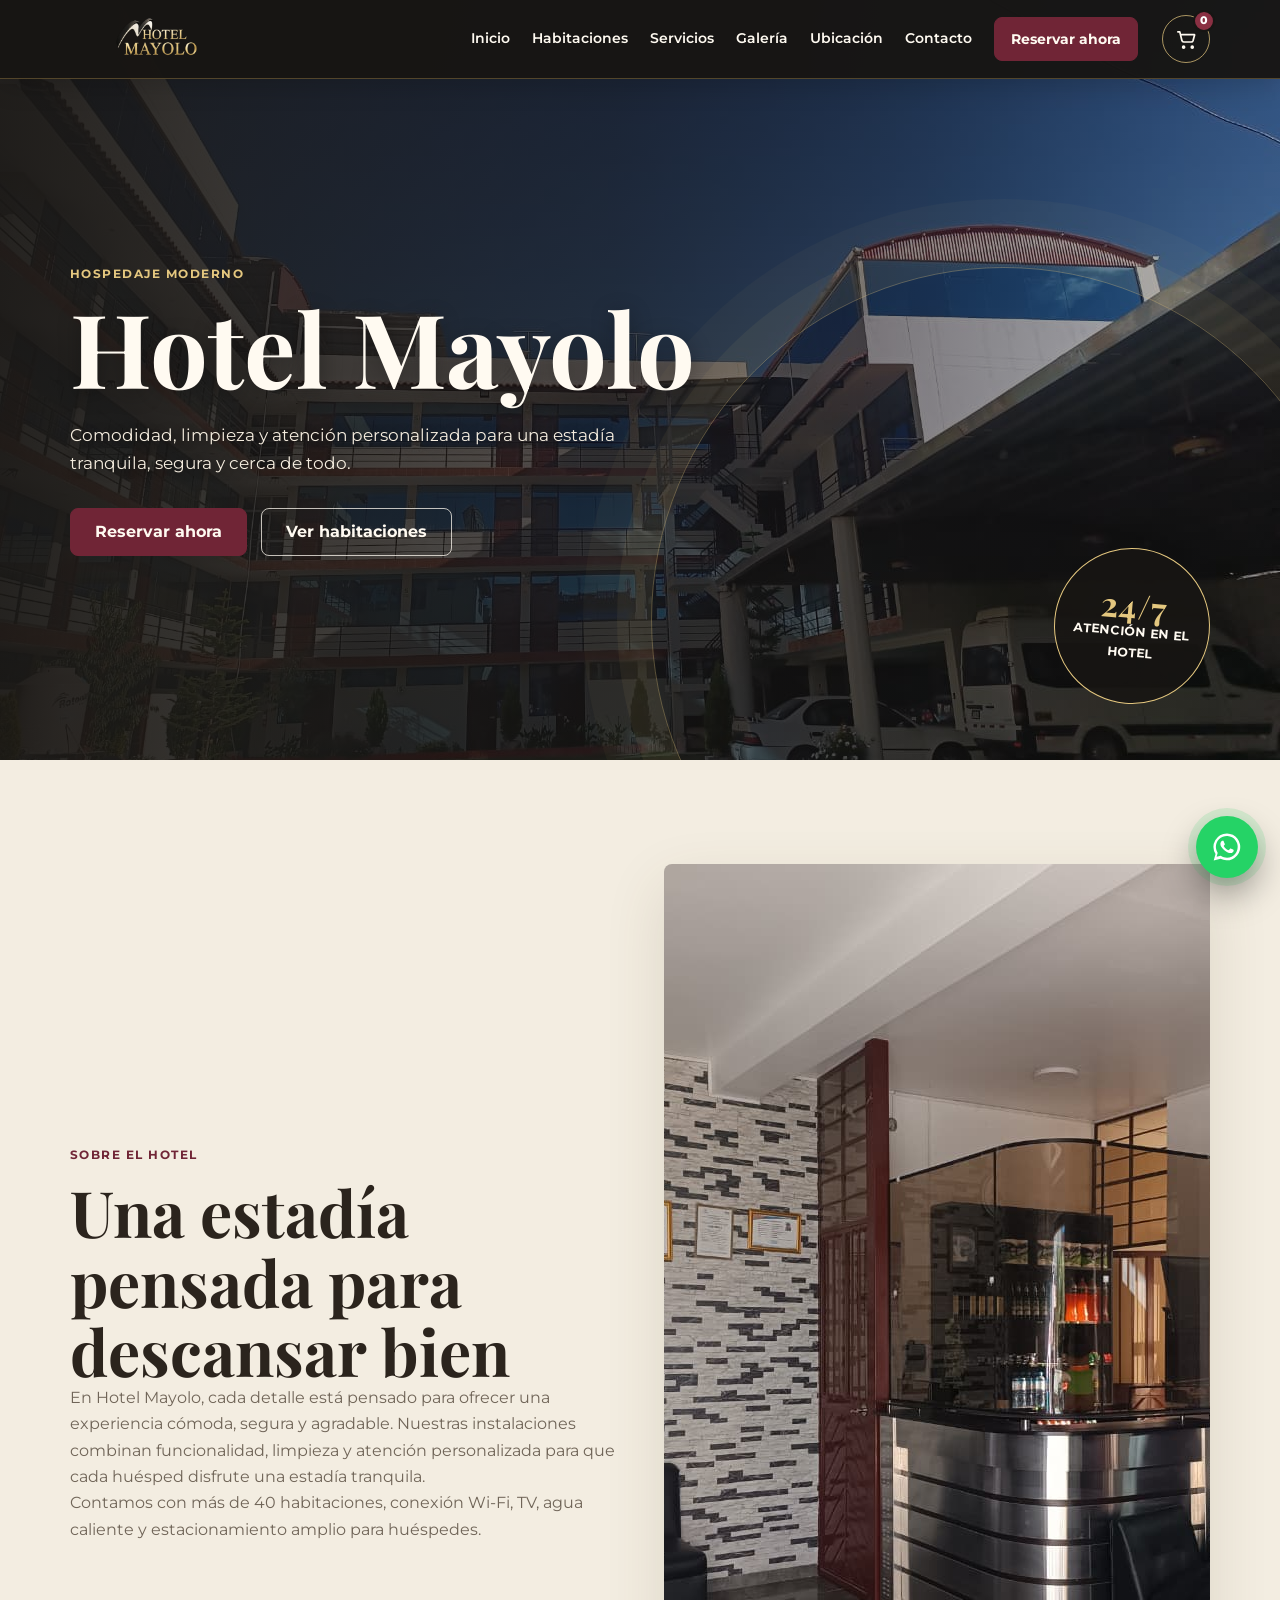
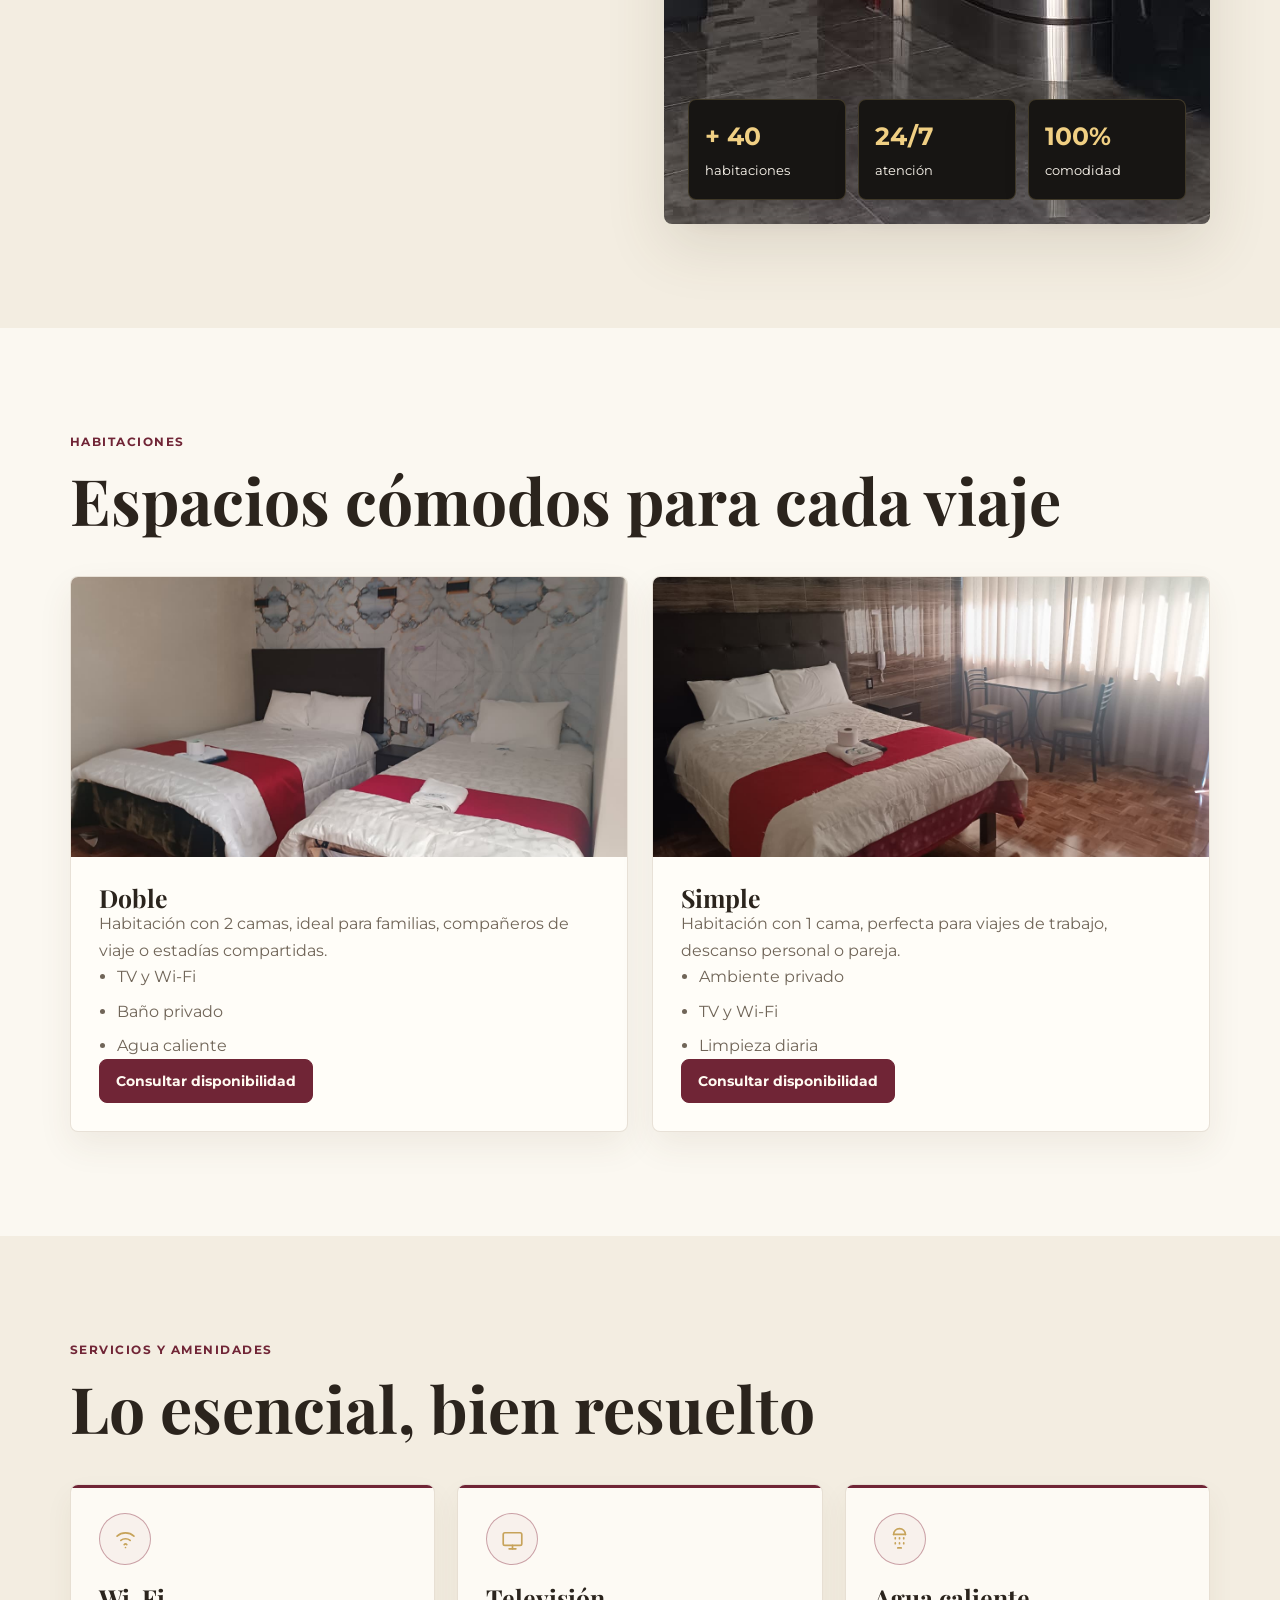
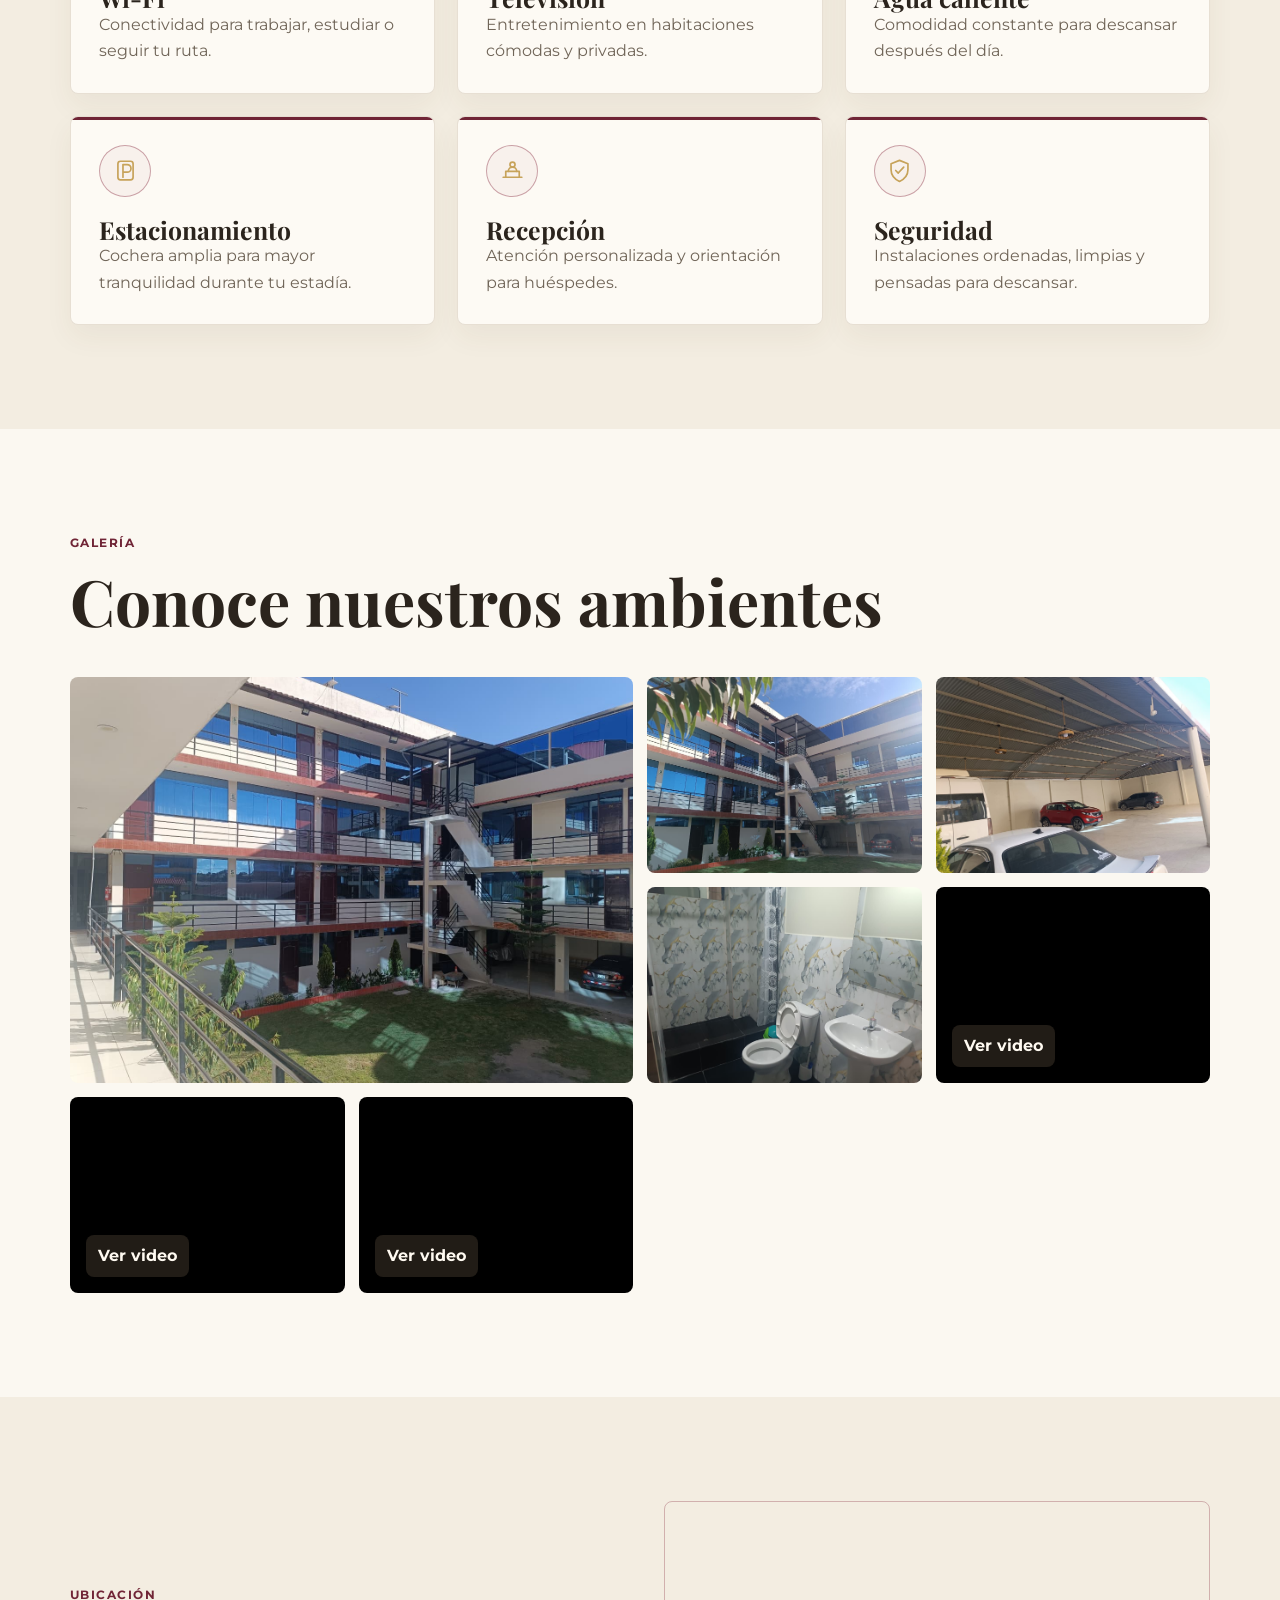
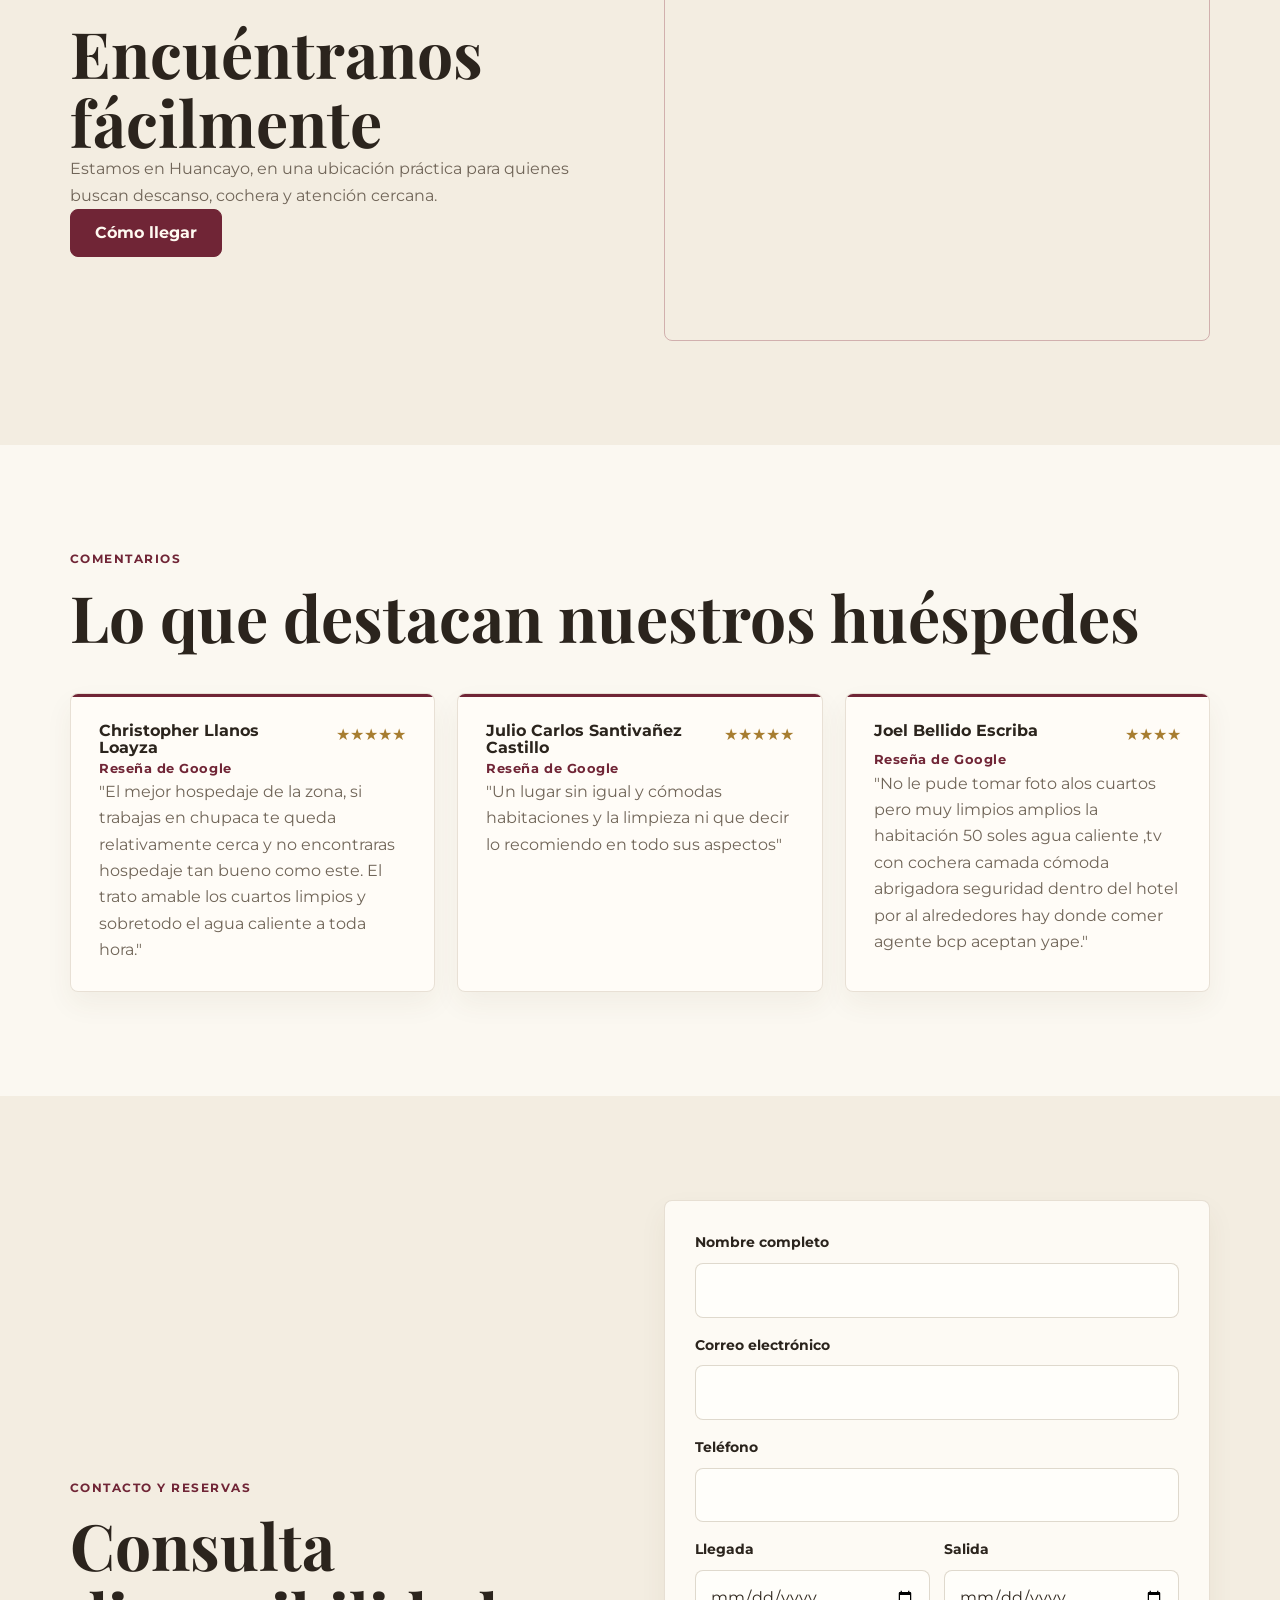
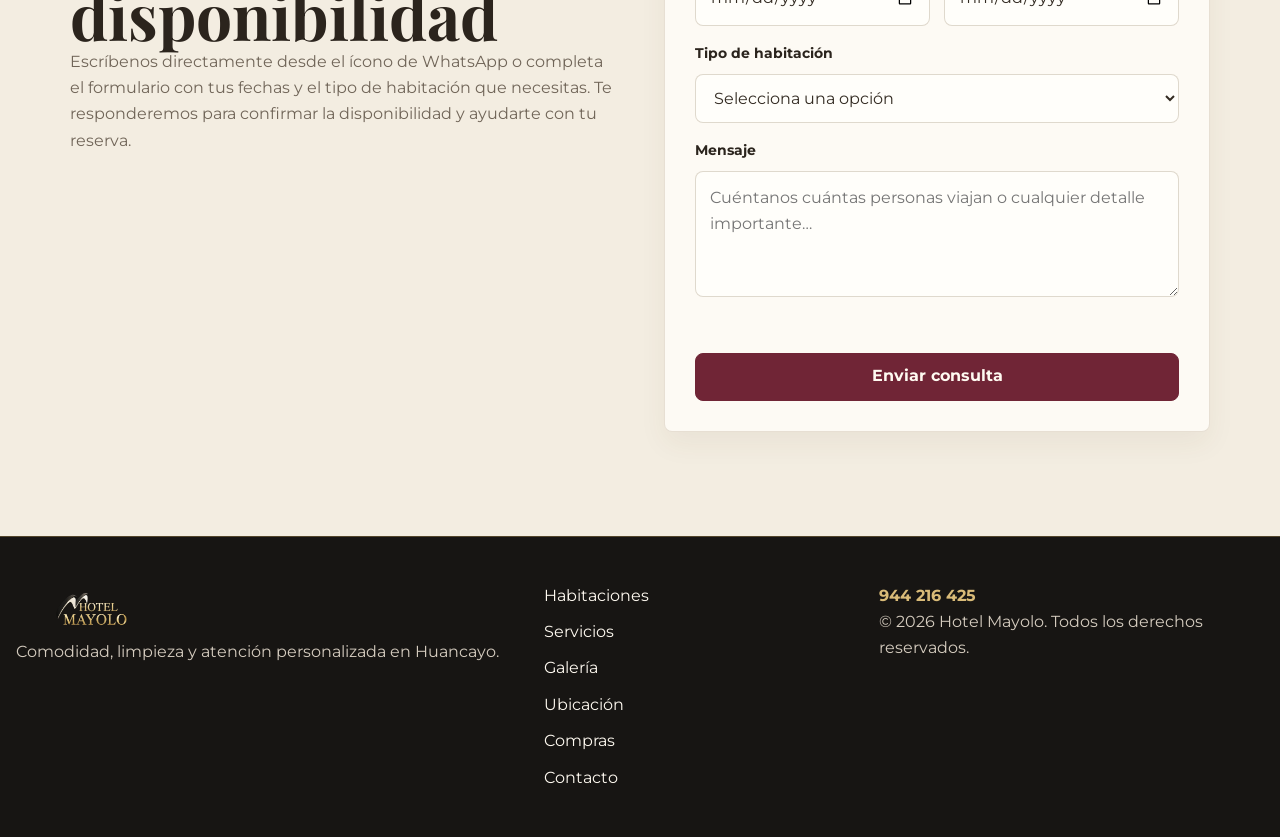
==== commit b38c58a6: "implementado e-commerce" ====
--- a/index.html
+++ b/index.html
@@ -5,20 +5,16 @@
   <meta name="viewport" content="width=device-width, initial-scale=1.0">
   <meta name="description" content="Hotel Mayolo en Huancayo: habitaciones cómodas, Wi-Fi, TV, agua caliente, cochera amplia y atención personalizada. Reserva por WhatsApp.">
   <title>Hotel Mayolo | Hospedaje cómodo y seguro en Huancayo</title>
+  <link rel="icon" href="assets/imagenes/logo-mayolo.png" type="image/png">
   <link href="https://fonts.googleapis.com/css2?family=Montserrat:wght@400;500;600;700&family=Playfair+Display:wght@600;700&display=swap" rel="stylesheet">
-  <link rel="stylesheet" href="styles.css">
+  <link rel="stylesheet" href="styles.css?v=2">
 </head>
 <body>
   <header class="encabezado-sitio">
-    <nav class="barra-navegacion">
-      <a class="marca" href="#inicio">
-        <img src="assets/imagenes/logo-mayolo.png" alt="Logo Hotel Mayolo" width="612" height="408">
+    <nav class="barra-navegacion" aria-label="Navegación principal">
+      <a class="marca" href="#inicio" aria-label="Hotel Mayolo, ir al inicio">
+        <img src="assets/imagenes/logo-mayolo.png" alt="" width="612" height="408">
       </a>
-      <button class="boton-menu" type="button" id="boton-menu">
-        <span></span>
-        <span></span>
-        <span></span>
-      </button>
       <div class="menu-navegacion" id="menu-navegacion">
         <a href="#inicio">Inicio</a>
         <a href="#habitaciones">Habitaciones</a>
@@ -28,9 +24,20 @@
         <a href="#contacto">Contacto</a>
         <a class="boton boton--pequeno" href="#contacto">Reservar ahora</a>
       </div>
+      <div class="acciones-navegacion">
+        <button class="boton-menu" type="button" id="boton-menu" aria-label="Abrir menú" aria-controls="menu-navegacion" aria-expanded="false">
+          <span aria-hidden="true"></span>
+          <span aria-hidden="true"></span>
+          <span aria-hidden="true"></span>
+        </button>
+        <a class="enlace-carrito" href="e-commerce.html" aria-label="Abrir el carrito de compras">
+          <svg aria-hidden="true" viewBox="0 0 24 24" width="23" height="23" fill="none" stroke="currentColor" stroke-linecap="round" stroke-linejoin="round" stroke-width="1.8"><path d="M3 4h2l2.2 9.1a2 2 0 0 0 2 1.5h7.7a2 2 0 0 0 1.9-1.4L20.5 7H7M10 20a1 1 0 1 1-2 0 1 1 0 0 1 2 0Zm9 0a1 1 0 1 1-2 0 1 1 0 0 1 2 0Z"/></svg>
+          <span class="contador-carrito-principal" id="contador-carrito-principal" aria-hidden="true">0</span>
+        </a>
+      </div>
     </nav>
   </header>
-  <main>
+  <main id="contenido-principal">
     <section class="portada" id="inicio">
       <img src="assets/imagenes/fachada-principal.jpg" alt="Fachada principal del Hotel Mayolo" class="fondo-portada" width="1280" height="960">
       <div class="velo-portada"></div>
@@ -43,6 +50,10 @@
           <a class="boton boton--contorno" href="#habitaciones">Ver habitaciones</a>
         </div>
       </div>
+      <p class="sello-portada">
+        <span aria-hidden="true">24/7</span>
+        Atención en el hotel
+      </p>
     </section>
     <section class="seccion sobre-hotel" id="sobre-hotel">
       <div class="cuadricula-seccion">
@@ -54,19 +65,19 @@
         </div>
         <div class="panel-destacado">
           <img src="assets/imagenes/recepcion.jpg" alt="Recepción del Hotel Mayolo" width="1280" height="960" loading="lazy">
-          <div class="estadisticas">
-            <article>
+          <div class="estadisticas estadisticas-sobre">
+            <div>
               <strong>+ 40</strong>
               <span>habitaciones</span>
-            </article>
-            <article>
+            </div>
+            <div>
               <strong>24/7</strong>
               <span>atención</span>
-            </article>
-            <article>
+            </div>
+            <div>
               <strong>100%</strong>
               <span>comodidad</span>
-            </article>
+            </div>
           </div>
         </div>
       </div>
@@ -88,7 +99,7 @@
                 <li>Baño privado</li>
                 <li>Agua caliente</li>
               </ul>
-              <a class="boton boton--pequeno" href="#contacto" onclick="seleccionarHabitacion('Doble')">Consultar disponibilidad</a>
+              <a class="boton boton--pequeno" href="#contacto" data-habitacion="Doble">Consultar disponibilidad</a>
             </div>
           </article>
           <article class="tarjeta-habitacion">
@@ -101,7 +112,7 @@
                 <li>TV y Wi-Fi</li>
                 <li>Limpieza diaria</li>
               </ul>
-              <a class="boton boton--pequeno" href="#contacto" onclick="seleccionarHabitacion('Simple')">Consultar disponibilidad</a>
+              <a class="boton boton--pequeno" href="#contacto" data-habitacion="Simple">Consultar disponibilidad</a>
             </div>
           </article>
         </div>
@@ -115,42 +126,42 @@
       <div class="cuadricula-amenidades">
         <article class="amenidad">
           <span class="icono-amenidad">
-            <img src="assets/imagenes/amenidades/icono-wifi.svg" alt="Wi-Fi" width="64" height="64">
+            <img src="assets/imagenes/amenidades/icono-wifi.svg" alt="" aria-hidden="true" width="64" height="64">
           </span>
           <h3>Wi-Fi</h3>
           <p>Conectividad para trabajar, estudiar o seguir tu ruta.</p>
         </article>
         <article class="amenidad">
           <span class="icono-amenidad">
-            <img src="assets/imagenes/amenidades/icono-tv.svg" alt="Televisión" width="64" height="64">
+            <img src="assets/imagenes/amenidades/icono-tv.svg" alt="" aria-hidden="true" width="64" height="64">
           </span>
           <h3>Televisión</h3>
           <p>Entretenimiento en habitaciones cómodas y privadas.</p>
         </article>
         <article class="amenidad">
           <span class="icono-amenidad">
-            <img src="assets/imagenes/amenidades/icono-ducha.svg" alt="Ducha" width="64" height="64">
+            <img src="assets/imagenes/amenidades/icono-ducha.svg" alt="" aria-hidden="true" width="64" height="64">
           </span>
           <h3>Agua caliente</h3>
           <p>Comodidad constante para descansar después del día.</p>
         </article>
         <article class="amenidad">
           <span class="icono-amenidad">
-            <img src="assets/imagenes/amenidades/icono-parking.svg" alt="Estacionamiento" width="64" height="64">
+            <img src="assets/imagenes/amenidades/icono-parking.svg" alt="" aria-hidden="true" width="64" height="64">
           </span>
           <h3>Estacionamiento</h3>
           <p>Cochera amplia para mayor tranquilidad durante tu estadía.</p>
         </article>
         <article class="amenidad">
           <span class="icono-amenidad">
-            <img src="assets/imagenes/amenidades/icono-recepcion.svg" alt="Recepción" width="64" height="64">
+            <img src="assets/imagenes/amenidades/icono-recepcion.svg" alt="" aria-hidden="true" width="64" height="64">
           </span>
           <h3>Recepción</h3>
           <p>Atención personalizada y orientación para huéspedes.</p>
         </article>
         <article class="amenidad">
           <span class="icono-amenidad">
-            <img src="assets/imagenes/amenidades/icono-seguridad.svg" alt="Seguridad" width="64" height="64">
+            <img src="assets/imagenes/amenidades/icono-seguridad.svg" alt="" aria-hidden="true" width="64" height="64">
           </span>
           <h3>Seguridad</h3>
           <p>Instalaciones ordenadas, limpias y pensadas para descansar.</p>
@@ -163,27 +174,27 @@
         <h2>Conoce nuestros ambientes</h2>
       </div>
       <div class="cuadricula-galeria">
-        <button class="elemento-galeria elemento-galeria--grande" type="button" onclick="abrirVisor('imagen', 'assets/imagenes/hotel-exterior-1.jpg', 'Vista exterior del Hotel Mayolo')">
+        <button class="elemento-galeria elemento-galeria--grande" type="button" aria-label="Ampliar vista exterior del Hotel Mayolo" data-visor-tipo="imagen" data-visor-ruta="assets/imagenes/hotel-exterior-1.jpg" data-visor-descripcion="Vista exterior del Hotel Mayolo">
           <img src="assets/imagenes/hotel-exterior-1.jpg" alt="Vista exterior del Hotel Mayolo" width="1280" height="960" loading="lazy">
         </button>
-        <button class="elemento-galeria" type="button" onclick="abrirVisor('imagen', 'assets/imagenes/patio-interno.jpg', 'Patio interno del hotel')">
+        <button class="elemento-galeria" type="button" aria-label="Ampliar patio interno del hotel" data-visor-tipo="imagen" data-visor-ruta="assets/imagenes/patio-interno.jpg" data-visor-descripcion="Patio interno del hotel">
           <img src="assets/imagenes/patio-interno.jpg" alt="Patio interno del hotel" width="1280" height="960" loading="lazy">
         </button>
-        <button class="elemento-galeria" type="button" onclick="abrirVisor('imagen', 'assets/imagenes/estacionamiento-amplio.jpg', 'Estacionamiento amplio')">
+        <button class="elemento-galeria" type="button" aria-label="Ampliar estacionamiento del hotel" data-visor-tipo="imagen" data-visor-ruta="assets/imagenes/estacionamiento-amplio.jpg" data-visor-descripcion="Estacionamiento amplio">
           <img src="assets/imagenes/estacionamiento-amplio.jpg" alt="Estacionamiento amplio del Hotel Mayolo" width="1280" height="960" loading="lazy">
         </button>
-        <button class="elemento-galeria" type="button" onclick="abrirVisor('imagen', 'assets/imagenes/bano.jpg', 'Baño privado')">
+        <button class="elemento-galeria" type="button" aria-label="Ampliar baño privado de una habitación" data-visor-tipo="imagen" data-visor-ruta="assets/imagenes/bano.jpg" data-visor-descripcion="Baño privado">
           <img src="assets/imagenes/bano.jpg" alt="Baño privado de habitación" width="1280" height="960" loading="lazy">
         </button>
-        <button class="elemento-galeria miniatura-video" type="button" onclick="abrirVisor('video', 'assets/videos/video-1.mp4', '')">
+        <button class="elemento-galeria miniatura-video" type="button" aria-label="Reproducir video 1: recorrido por el Hotel Mayolo" data-visor-tipo="video" data-visor-ruta="assets/videos/video-1.mp4" data-visor-descripcion="Recorrido por el Hotel Mayolo">
           <video src="assets/videos/video-1.mp4" muted preload="metadata"></video>
           <span>Ver video</span>
         </button>
-        <button class="elemento-galeria miniatura-video" type="button" onclick="abrirVisor('video', 'assets/videos/video-2.mp4', '')">
+        <button class="elemento-galeria miniatura-video" type="button" aria-label="Reproducir video 2: ambientes del Hotel Mayolo" data-visor-tipo="video" data-visor-ruta="assets/videos/video-2.mp4" data-visor-descripcion="Ambientes del Hotel Mayolo">
           <video src="assets/videos/video-2.mp4" muted preload="metadata"></video>
           <span>Ver video</span>
         </button>
-        <button class="elemento-galeria miniatura-video" type="button" onclick="abrirVisor('video', 'assets/videos/video-3.mp4', '')">
+        <button class="elemento-galeria miniatura-video" type="button" aria-label="Reproducir video 3: instalaciones del Hotel Mayolo" data-visor-tipo="video" data-visor-ruta="assets/videos/video-3.mp4" data-visor-descripcion="Instalaciones del Hotel Mayolo">
           <video src="assets/videos/video-3.mp4" muted preload="metadata"></video>
           <span>Ver video</span>
         </button>
@@ -195,7 +206,7 @@
           <p class="antetitulo">Ubicación</p>
           <h2>Encuéntranos fácilmente</h2>
           <p>Estamos en Huancayo, en una ubicación práctica para quienes buscan descanso, cochera y atención cercana.</p>
-          <a class="boton" href="https://maps.app.goo.gl/rZoXA4fT8Ei9HcbG9" target="_blank" rel="noopener">Cómo llegar</a>
+          <a class="boton" href="https://maps.app.goo.gl/rZoXA4fT8Ei9HcbG9" target="_blank" rel="noopener" aria-label="Cómo llegar al Hotel Mayolo, abre en una pestaña nueva">Cómo llegar</a>
         </div>
         <div class="marco-mapa">
           <iframe
@@ -215,24 +226,24 @@
       <div class="cuadricula-resenas">
         <article class="tarjeta-resena">
           <div>
-            <strong>Christopher Llanos Loayza</strong>
-            <span>★★★★★</span>
+            <h3>Christopher Llanos Loayza</h3>
+            <span role="img" aria-label="5 de 5 estrellas">★★★★★</span>
           </div>
           <p class="fuente-resena">Reseña de Google</p>
           <p>"El mejor hospedaje de la zona, si trabajas en chupaca te queda relativamente cerca y no encontraras hospedaje tan bueno como este. El trato amable los cuartos limpios y sobretodo el agua caliente a toda hora."</p>
         </article>
         <article class="tarjeta-resena">
           <div>
-            <strong>Julio Carlos Santivañez Castillo</strong>
-            <span>★★★★★</span>
+            <h3>Julio Carlos Santivañez Castillo</h3>
+            <span role="img" aria-label="5 de 5 estrellas">★★★★★</span>
           </div>
           <p class="fuente-resena">Reseña de Google</p>
           <p>"Un lugar sin igual y cómodas habitaciones y la limpieza ni que decir lo recomiendo en todo sus aspectos"</p>
         </article>
         <article class="tarjeta-resena">
           <div>
-            <strong>Joel Bellido Escriba</strong>
-            <span>★★★★</span>
+            <h3>Joel Bellido Escriba</h3>
+            <span role="img" aria-label="4 de 5 estrellas">★★★★</span>
           </div>
           <p class="fuente-resena">Reseña de Google</p>
           <p>"No le pude tomar foto alos cuartos pero muy limpios amplios la habitación 50 soles agua caliente ,tv con cochera camada cómoda abrigadora seguridad dentro del hotel por al alrededores hay donde comer agente bcp aceptan yape."</p>
@@ -246,7 +257,7 @@
           <h2>Consulta disponibilidad</h2>
           <p>Escríbenos directamente desde el ícono de WhatsApp o completa el formulario con tus fechas y el tipo de habitación que necesitas. Te responderemos para confirmar la disponibilidad y ayudarte con tu reserva.</p>
         </div>
-        <form class="formulario-reserva" id="formulario-reserva">
+        <form class="formulario-reserva" id="formulario-reserva" novalidate>
           <div class="campo-formulario">
             <label for="nombre">Nombre completo</label>
             <input id="nombre" name="nombre" type="text" required>
@@ -281,7 +292,7 @@
             <label for="mensaje">Mensaje</label>
             <textarea id="mensaje" name="mensaje" placeholder="Cuéntanos cuántas personas viajan o cualquier detalle importante…"></textarea>
           </div>
-          <p class="estado-formulario" id="estado-formulario"></p>
+          <p class="estado-formulario" id="estado-formulario" role="status" aria-live="polite"></p>
           <button class="boton" type="submit">Enviar consulta</button>
         </form>
       </div>
@@ -292,11 +303,12 @@
       <img src="assets/imagenes/logo-mayolo.png" alt="Logo Hotel Mayolo" width="612" height="408">
       <p>Comodidad, limpieza y atención personalizada en Huancayo.</p>
     </div>
-    <nav>
+    <nav aria-label="Enlaces del pie de página">
       <a href="#habitaciones">Habitaciones</a>
       <a href="#servicios">Servicios</a>
       <a href="#galeria">Galería</a>
       <a href="#ubicacion">Ubicación</a>
+      <a href="e-commerce.html">Compras</a>
       <a href="#contacto">Contacto</a>
     </nav>
     <div>
@@ -304,16 +316,17 @@
       <p>© 2026 Hotel Mayolo. Todos los derechos reservados.</p>
     </div>
   </footer>
-  <div class="visor-galeria" id="visor-galeria">
-    <button class="cerrar-visor" type="button" onclick="cerrarVisor()">×</button>
+  <div class="visor-galeria" id="visor-galeria" role="dialog" aria-modal="true" aria-label="Visor de la galería" aria-hidden="true">
+    <button class="cerrar-visor" id="cerrar-visor" type="button" aria-label="Cerrar visor de la galería">×</button>
     <div class="contenido-visor" id="contenido-visor"></div>
   </div>
   <a class="whatsapp-flotante"
      href="https://wa.me/51944216425?text=Hola%20Hotel%20Mayolo%2C%20quisiera%20consultar%20disponibilidad."
      target="_blank"
-     rel="noopener">
-    <img src="assets/imagenes/amenidades/icono-whatsapp.svg" alt="WhatsApp" width="32" height="32">
+     rel="noopener"
+     aria-label="Consultar disponibilidad por WhatsApp, abre en una pestaña nueva">
+    <img src="assets/imagenes/amenidades/icono-whatsapp.svg" alt="" aria-hidden="true" width="32" height="32">
   </a>
-  <script src="main.js" defer></script>
+  <script src="main.js?v=6" defer></script>
 </body>
 </html>
--- a/styles.css
+++ b/styles.css
@@ -86,6 +86,7 @@
 }
 
 .menu-navegacion {
+  margin-left: auto;
   display: flex;
   flex-direction: row;
   align-items: center;
@@ -112,6 +113,49 @@
 
 .menu-navegacion a:hover::after {
   width: 100%;
+}
+
+.acciones-navegacion {
+  display: flex;
+  align-items: center;
+  gap: 10px;
+}
+
+.enlace-carrito {
+  position: relative;
+  width: 48px;
+  height: 48px;
+  display: inline-grid;
+  flex: 0 0 auto;
+  place-items: center;
+  border: 1px solid rgba(228, 199, 127, .72);
+  border-radius: 50%;
+  color: var(--crema);
+  transition: background .2s ease, color .2s ease, transform .2s ease;
+}
+
+.enlace-carrito:hover {
+  background: var(--dorado);
+  color: #171513;
+  transform: translateY(-2px);
+}
+
+.contador-carrito-principal {
+  position: absolute;
+  top: -6px;
+  right: -6px;
+  min-width: 22px;
+  height: 22px;
+  padding: 0 5px;
+  display: grid;
+  place-items: center;
+  border: 2px solid var(--negro);
+  border-radius: 999px;
+  background: var(--vino);
+  color: #fff;
+  font-size: .7rem;
+  font-weight: 800;
+  line-height: 1;
 }
 
 .boton-menu {
@@ -165,7 +209,7 @@
 }
 
 .boton--pequeno {
-  min-height: 40px;
+  min-height: 44px;
   padding: 0 16px;
   font-size: .86rem;
 }
@@ -181,17 +225,34 @@
 
 .portada {
   position: relative;
-  min-height: 96vh;
+  min-height: 760px;
+  padding: 150px 0 90px;
   display: flex;
   flex-direction: row;
   align-items: center;
+  isolation: isolate;
   overflow: hidden;
+  background: var(--negro);
+}
+
+.portada::after {
+  content: "";
+  position: absolute;
+  z-index: -1;
+  right: -6%;
+  bottom: -28%;
+  width: 55%;
+  aspect-ratio: 1;
+  border: 1px solid rgba(228, 199, 127, .34);
+  border-radius: 50%;
+  box-shadow: 0 0 0 34px rgba(228, 199, 127, .06), 0 0 0 68px rgba(228, 199, 127, .035);
 }
 
 .fondo-portada,
 .velo-portada {
   position: absolute;
   inset: 0;
+  z-index: -3;
   width: 100%;
   height: 100%;
 }
@@ -201,14 +262,15 @@
 }
 
 .velo-portada {
-  background: rgba(23, 21, 19, .48);
+  z-index: -2;
+  background: linear-gradient(90deg, rgba(23, 21, 19, .94) 0%, rgba(23, 21, 19, .72) 48%, rgba(23, 21, 19, .28) 100%);
 }
 
 .contenido-portada {
   position: relative;
   width: var(--ancho-max);
-  margin: 70px auto 0;
-  max-width: 720px;
+  margin: auto;
+  max-width: none;
 }
 
 .antetitulo {
@@ -227,7 +289,7 @@
   line-height: 1.08;
 }
 
-h1 { font-size: clamp(4rem, 12vw, 7.5rem); }
+h1 { font-size: clamp(3.3rem, 8vw, 6.5rem); }
 h2 { font-size: clamp(2.15rem, 5vw, 4rem); }
 h3 { font-size: 1.55rem; }
 
@@ -237,13 +299,14 @@
 }
 
 .contenido-portada p:not(.antetitulo) {
-  max-width: 610px;
+  max-width: 620px;
+  margin: 0 0 30px;
   color: #f5eddf;
-  font-size: 1.15rem;
+  font-size: 1.08rem;
   text-shadow: 0 2px 12px rgba(0, 0, 0, .45);
 }
 
-.portada h1             { color: var(--crema); text-shadow: 0 4px 22px rgba(0, 0, 0, .32); }
+.portada h1             { max-width: 780px; margin: 0 0 24px; color: var(--crema); line-height: .98; text-shadow: 0 4px 22px rgba(0, 0, 0, .32); text-wrap: balance; }
 .portada .antetitulo    { color: #e4c77f; }
 .portada .boton--contorno { border-color: rgba(255, 250, 241, .74); color: var(--crema); }
 .portada .boton--contorno:hover { background: rgba(255, 250, 241, .12); }
@@ -253,7 +316,35 @@
   flex-direction: row;
   flex-wrap: wrap;
   gap: 14px;
-  margin-top: 30px;
+  margin-top: 0;
+}
+
+.sello-portada {
+  position: absolute;
+  right: max(26px, calc((100vw - 1140px) / 2));
+  bottom: 56px;
+  width: 156px;
+  aspect-ratio: 1;
+  margin: 0;
+  display: grid;
+  place-content: center;
+  text-align: center;
+  border: 1px solid #e4c77f;
+  border-radius: 50%;
+  background: rgba(23, 21, 19, .88);
+  color: var(--crema);
+  font-size: .78rem;
+  font-weight: 700;
+  letter-spacing: .06em;
+  text-transform: uppercase;
+  transform: rotate(5deg);
+}
+
+.sello-portada span {
+  color: #e4c77f;
+  font-family: "Playfair Display", serif;
+  font-size: 2.1rem;
+  line-height: 1;
 }
 
 .seccion {
@@ -294,7 +385,7 @@
   gap: 12px;
 }
 
-.estadisticas article {
+.estadisticas > div {
   padding: 16px;
   border: 1px solid rgba(228, 199, 127, .2);
   border-radius: var(--radio);
@@ -437,6 +528,11 @@
   cursor: pointer;
 }
 
+.elemento-galeria:focus-visible {
+  outline-color: #fffaf1;
+  outline-offset: -6px;
+}
+
 .elemento-galeria--grande {
   grid-column: span 2;
   grid-row: span 2;
@@ -494,6 +590,14 @@
 }
 
 .tarjeta-resena span { color: var(--dorado); }
+
+.tarjeta-resena h3 {
+  margin: 0;
+  color: var(--cafe);
+  font-family: "Montserrat", sans-serif;
+  font-size: 1rem;
+  font-weight: 700;
+}
 
 .fuente-resena {
   color: var(--vino-oscuro);
@@ -670,6 +774,7 @@
   }
 
   .menu-navegacion {
+    margin-left: 0;
     position: fixed;
     top: 78px; left: 0; right: 0;
     max-height: calc(100dvh - 78px);
@@ -681,13 +786,13 @@
     border-bottom: 1px solid rgba(199, 163, 90, .34);
     box-shadow: 0 18px 34px rgba(0, 0, 0, .18);
     transform: translateY(-120%);
-    pointer-events: none;
+    visibility: hidden;
     transition: transform .3s ease;
   }
 
   .menu-navegacion.abierto {
     transform: translateY(0);
-    pointer-events: auto;
+    visibility: visible;
   }
 
   .menu-navegacion a { padding: 12px 0; }
@@ -715,15 +820,15 @@
   .marca img { width: 138px; }
 
   .portada {
-    min-height: 86dvh;
-    align-items: end;
-    padding: 104px 0 74px;
-  }
-
-  .fondo-portada { object-position: 55% center; }
+    min-height: 700px;
+    align-items: flex-end;
+    padding: 130px 0 96px;
+  }
+
+  .fondo-portada { object-position: center center; }
 
   .velo-portada {
-    background: rgba(23, 21, 19, .58);
+    background: linear-gradient(0deg, rgba(23, 21, 19, .96) 3%, rgba(23, 21, 19, .72) 62%, rgba(23, 21, 19, .3) 100%);
   }
 
   .contenido-portada {
@@ -732,13 +837,13 @@
     text-align: center;
   }
 
-  h1 { font-size: clamp(2.85rem, 14vw, 3.45rem); }
+  h1 { font-size: clamp(3rem, 15vw, 4.3rem); }
   h2 { font-size: 2.15rem; }
   .antetitulo { text-align: center; }
 
   .contenido-portada p:not(.antetitulo) {
     max-width: 340px;
-    margin: 12px auto 0;
+    margin: 12px auto 26px;
     font-size: .98rem;
   }
 
@@ -746,7 +851,7 @@
     display: grid;
     grid-template-columns: 1fr;
     max-width: 320px;
-    margin: 22px auto 0;
+    margin: 0 auto;
   }
 
   .acciones-portada .boton,
@@ -755,7 +860,16 @@
     width: 100%;
   }
 
+  .sello-portada {
+    display: none;
+  }
+
   .seccion { padding: 70px 0; }
+
+  .sobre-hotel {
+    padding-bottom: 58px;
+    overflow: hidden;
+  }
 
   .texto-seccion,
   .encabezado-seccion {
@@ -763,6 +877,82 @@
   }
 
   .encabezado-seccion { margin-bottom: 28px; }
+
+  .sobre-hotel .cuadricula-seccion {
+    width: var(--ancho-max);
+    display: grid;
+    grid-template-columns: 1fr;
+    gap: 14px;
+    align-items: start;
+  }
+
+  .sobre-hotel .texto-seccion {
+    display: flex;
+    flex-direction: column;
+    justify-content: center;
+    min-width: 0;
+    padding: 22px 20px;
+    border: 1px solid var(--borde);
+    border-radius: var(--radio);
+    background: rgba(255, 253, 248, .78);
+    text-align: center;
+  }
+
+  .sobre-hotel .antetitulo {
+    text-align: center;
+    margin-bottom: 8px;
+  }
+
+  .sobre-hotel .texto-seccion h2 {
+    max-width: 360px;
+    margin: 0 auto;
+    font-size: clamp(1.9rem, 8vw, 2.45rem);
+    line-height: 1.02;
+  }
+
+  .sobre-hotel .texto-seccion p {
+    max-width: 390px;
+    margin: 12px auto 0;
+    font-size: .92rem;
+    line-height: 1.55;
+  }
+
+  .sobre-hotel .texto-seccion p:last-child {
+    display: none;
+  }
+
+  .sobre-hotel .panel-destacado {
+    min-width: 0;
+    overflow: hidden;
+    border-radius: var(--radio);
+    box-shadow: var(--sombra);
+    background: var(--negro);
+  }
+
+  .sobre-hotel .panel-destacado img {
+    height: 260px;
+    min-height: 0;
+    border-radius: 0;
+    box-shadow: none;
+    object-position: center 46%;
+  }
+
+  .sobre-hotel .estadisticas {
+    gap: 8px;
+    margin-top: 8px;
+  }
+
+  .sobre-hotel .estadisticas > div {
+    padding: 10px 8px;
+  }
+
+  .sobre-hotel .estadisticas strong {
+    font-size: 1.15rem;
+  }
+
+  .sobre-hotel .estadisticas span {
+    font-size: .68rem;
+  }
 
   .texto-seccion p,
   .texto-seccion .boton {
@@ -770,13 +960,135 @@
     margin-right: auto;
   }
 
+  .sobre-hotel .texto-seccion p {
+    margin-left: auto;
+    margin-right: auto;
+  }
+
   .estadisticas {
     position: static;
-    grid-template-columns: 1fr;
-    margin-top: 14px;
-  }
-
-  .tarjeta-habitacion { grid-template-rows: 238px 1fr; }
+    grid-template-columns: repeat(3, minmax(0, 1fr));
+    margin-top: 0;
+    padding: 8px;
+    background: var(--negro);
+  }
+
+  .sobre-hotel .estadisticas-sobre {
+    position: static;
+    grid-template-columns: repeat(3, minmax(0, 1fr));
+    gap: 0;
+    margin: 0;
+    padding: 0;
+    border-top: 1px solid rgba(228, 199, 127, .22);
+    background: var(--negro);
+  }
+
+  .sobre-hotel .estadisticas-sobre > div {
+    padding: 14px 8px;
+    border: 0;
+    border-left: 1px solid rgba(228, 199, 127, .18);
+    border-radius: 0;
+    background: transparent;
+    box-shadow: none;
+    text-align: center;
+  }
+
+  .sobre-hotel .estadisticas-sobre > div:first-child {
+    border-left: 0;
+  }
+
+  .sobre-hotel .estadisticas-sobre strong {
+    font-size: 1.08rem;
+    line-height: 1.1;
+  }
+
+  .sobre-hotel .estadisticas-sobre span {
+    display: block;
+    margin-top: 4px;
+    font-size: .62rem;
+    line-height: 1.2;
+  }
+
+  .lista-habitaciones,
+  .cuadricula-amenidades,
+  .cuadricula-resenas,
+  .cuadricula-galeria {
+    width: 100%;
+    overflow-x: auto;
+    scroll-padding-left: 11px;
+    scroll-snap-type: x mandatory;
+    -webkit-overflow-scrolling: touch;
+  }
+
+  .lista-habitaciones::-webkit-scrollbar,
+  .cuadricula-amenidades::-webkit-scrollbar,
+  .cuadricula-resenas::-webkit-scrollbar,
+  .cuadricula-galeria::-webkit-scrollbar {
+    height: 6px;
+  }
+
+  .lista-habitaciones::-webkit-scrollbar-thumb,
+  .cuadricula-amenidades::-webkit-scrollbar-thumb,
+  .cuadricula-resenas::-webkit-scrollbar-thumb,
+  .cuadricula-galeria::-webkit-scrollbar-thumb {
+    border-radius: 999px;
+    background: rgba(138, 48, 67, .35);
+  }
+
+  .cuadricula-habitaciones {
+    width: max-content;
+    display: flex;
+    gap: 14px;
+    padding: 0 11px 10px;
+  }
+
+  .tarjeta-habitacion {
+    flex: 0 0 min(86vw, 360px);
+    grid-template-rows: 238px 1fr;
+    scroll-snap-align: start;
+  }
+
+  .cuadricula-amenidades {
+    margin: 0;
+    display: flex;
+    gap: 14px;
+    padding: 0 11px 10px;
+  }
+
+  .amenidad {
+    flex: 0 0 min(76vw, 300px);
+    min-height: 220px;
+    padding: 24px;
+    scroll-snap-align: start;
+  }
+
+  .cuadricula-resenas {
+    margin: 0;
+    display: flex;
+    gap: 14px;
+    padding: 0 11px 10px;
+  }
+
+  .tarjeta-resena {
+    flex: 0 0 min(82vw, 340px);
+    padding: 24px;
+    scroll-snap-align: start;
+  }
+
+  .tarjeta-resena div {
+    align-items: center;
+    gap: 10px;
+  }
+
+  .tarjeta-resena p:last-child {
+    font-size: .95rem;
+    line-height: 1.55;
+  }
+
+  .icono-amenidad {
+    margin-left: auto;
+    margin-right: auto;
+  }
 
   .tarjeta-habitacion div,
   .amenidad,
@@ -804,11 +1116,19 @@
 
   .campos-divididos { grid-template-columns: 1fr; }
 
-  .cuadricula-galeria { grid-template-columns: 1fr; }
-
+  .cuadricula-galeria {
+    width: 100%;
+    margin: 0;
+    display: flex;
+    gap: 14px;
+    padding: 0 11px 10px;
+  }
+
+  .elemento-galeria,
   .elemento-galeria--grande {
-    grid-column: span 1;
-    grid-row: span 1;
+    flex: 0 0 min(86vw, 360px);
+    height: 240px;
+    scroll-snap-align: start;
   }
 
   .formulario-reserva { padding: 20px; }
@@ -851,8 +1171,8 @@
     align-items: center;
   }
 
-  .whatsapp-flotante { right: 16px; bottom: 16px; width: 56px; height: 56px; }
-  .whatsapp-flotante img { width: 31px; height: 31px; }
+  .whatsapp-flotante { right: 14px; bottom: 14px; width: 52px; height: 52px; }
+  .whatsapp-flotante img { width: 29px; height: 29px; }
 }
 
 @media (max-width: 380px) {
@@ -870,7 +1190,7 @@
     max-height: calc(100dvh - 70px);
   }
 
-  h1 { font-size: 3rem; }
+  h1 { font-size: 2.65rem; }
   h2 { font-size: 1.9rem; }
 
   .boton { width: 100%; }
@@ -878,4 +1198,100 @@
   .tarjeta-habitacion div,
   .amenidad,
   .tarjeta-resena { padding: 22px; }
-}
+
+  .tarjeta-habitacion {
+    flex-basis: 84vw;
+    grid-template-rows: 210px 1fr;
+  }
+
+  .sobre-hotel .cuadricula-seccion {
+    grid-template-columns: 1fr;
+    gap: 12px;
+  }
+
+  .sobre-hotel .texto-seccion {
+    padding: 20px 18px;
+  }
+
+  .sobre-hotel .texto-seccion h2 {
+    font-size: 1.9rem;
+  }
+
+  .sobre-hotel .texto-seccion p {
+    font-size: .86rem;
+  }
+
+  .sobre-hotel .panel-destacado img {
+    height: 230px;
+  }
+
+  .sobre-hotel .estadisticas {
+    gap: 6px;
+    padding: 6px;
+  }
+
+  .sobre-hotel .estadisticas-sobre {
+    gap: 0;
+    padding: 0;
+  }
+
+  .sobre-hotel .estadisticas-sobre > div {
+    padding: 12px 5px;
+  }
+
+  .sobre-hotel .estadisticas-sobre strong {
+    font-size: .98rem;
+  }
+
+  .sobre-hotel .estadisticas-sobre span {
+    font-size: .58rem;
+  }
+
+  .amenidad {
+    flex-basis: 78vw;
+    min-height: 210px;
+    padding: 22px;
+  }
+
+  .tarjeta-resena {
+    flex-basis: 84vw;
+    padding: 22px;
+  }
+
+  .elemento-galeria,
+  .elemento-galeria--grande {
+    flex-basis: 84vw;
+    height: 210px;
+  }
+}
+
+@media (prefers-reduced-motion: reduce) {
+
+  html {
+    scroll-behavior: auto;
+  }
+
+  *,
+  *::before,
+  *::after {
+    scroll-behavior: auto !important;
+    animation-duration: .01ms !important;
+    animation-iteration-count: 1 !important;
+    transition-duration: .01ms !important;
+  }
+}
+
+@media (forced-colors: active) {
+
+  .menu-navegacion a:not(.boton)::after,
+  .amenidad::before,
+  .tarjeta-resena::before {
+    background: ButtonText;
+  }
+
+  .boton,
+  .boton-menu,
+  .cerrar-visor {
+    border: 2px solid ButtonText;
+  }
+}
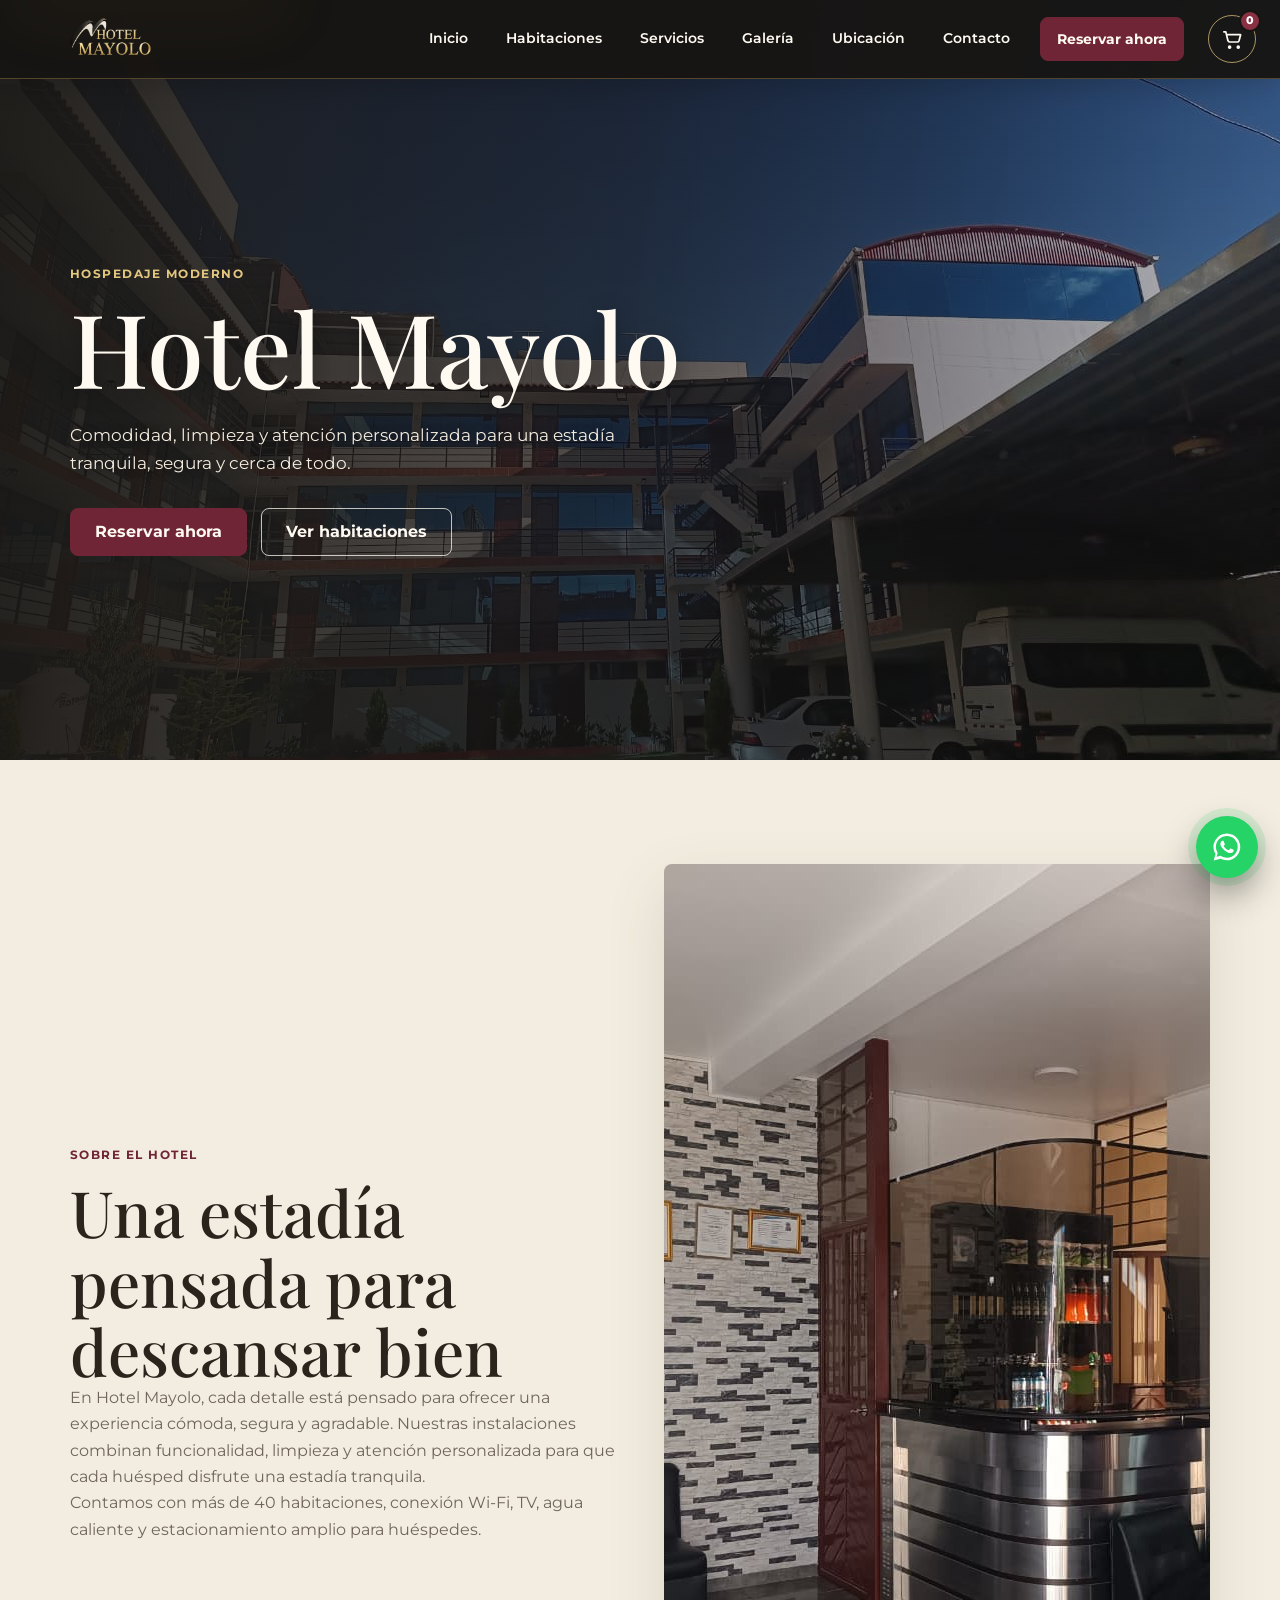
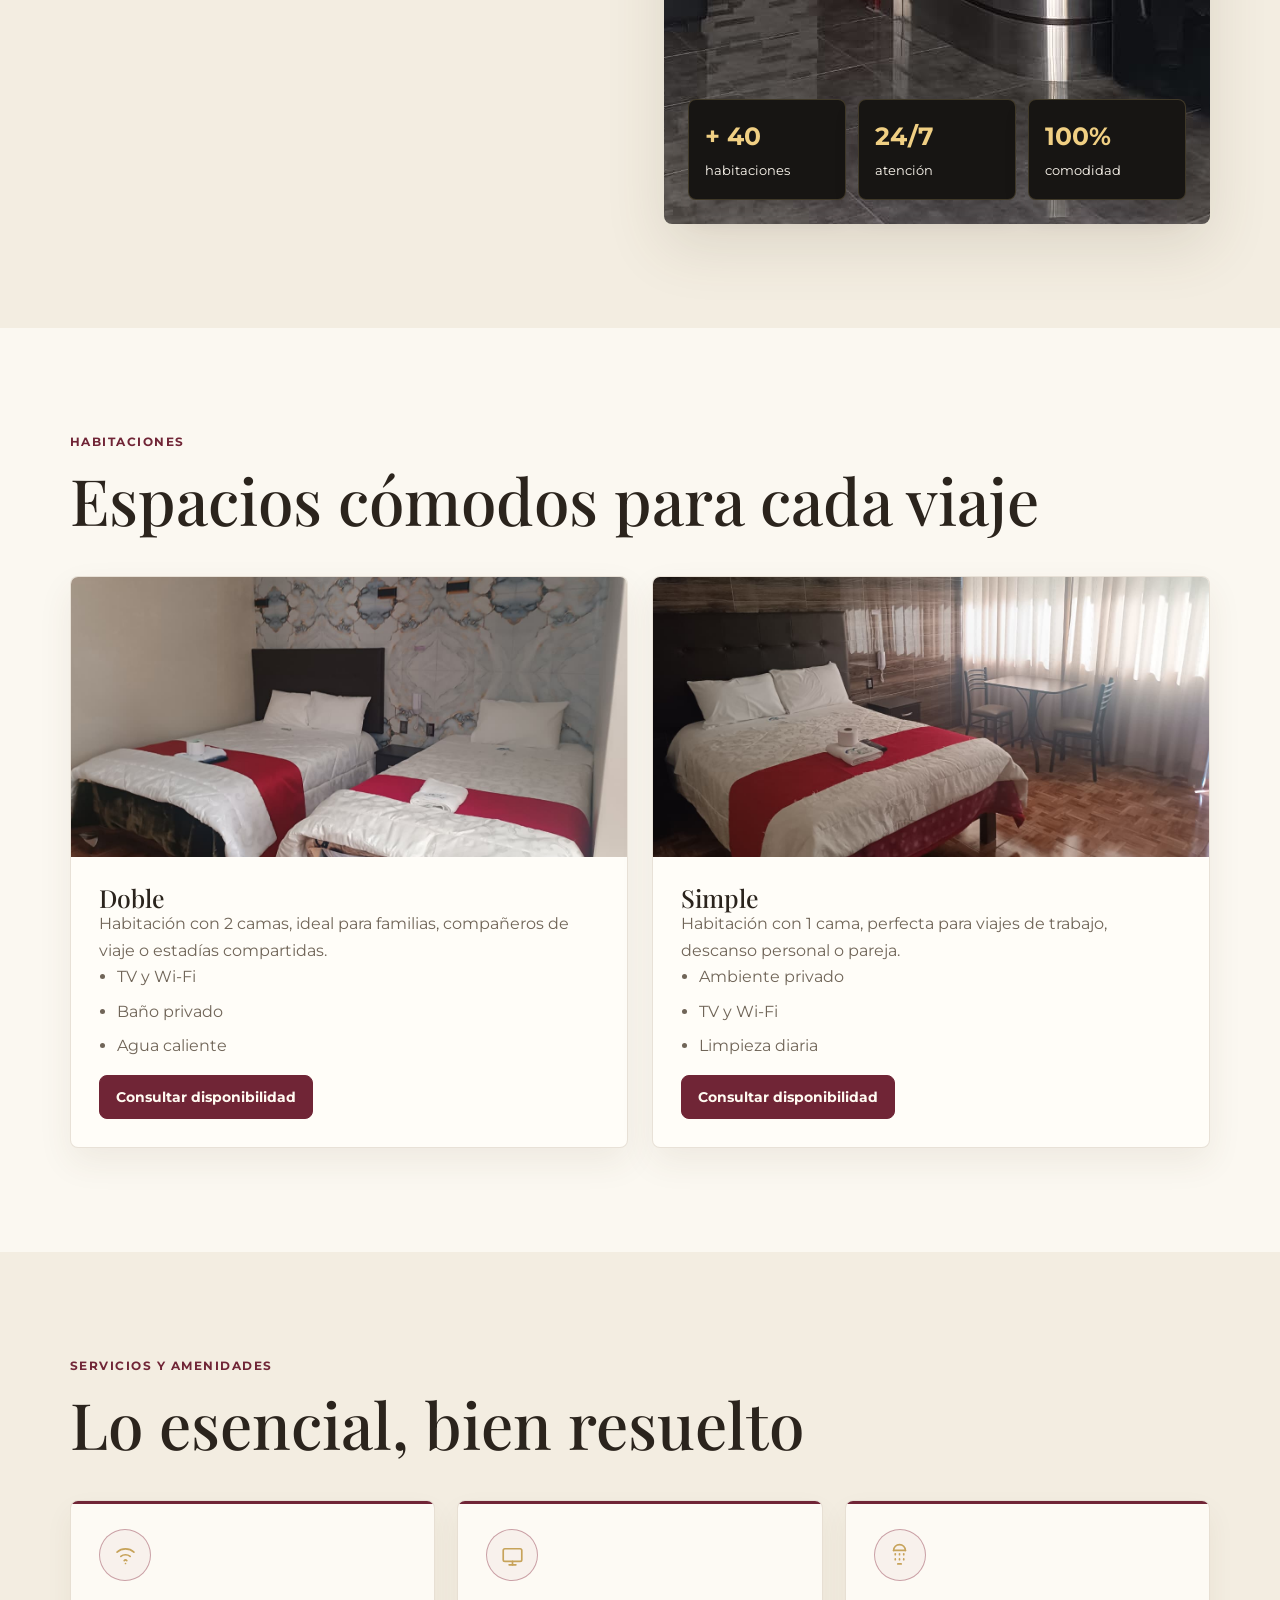
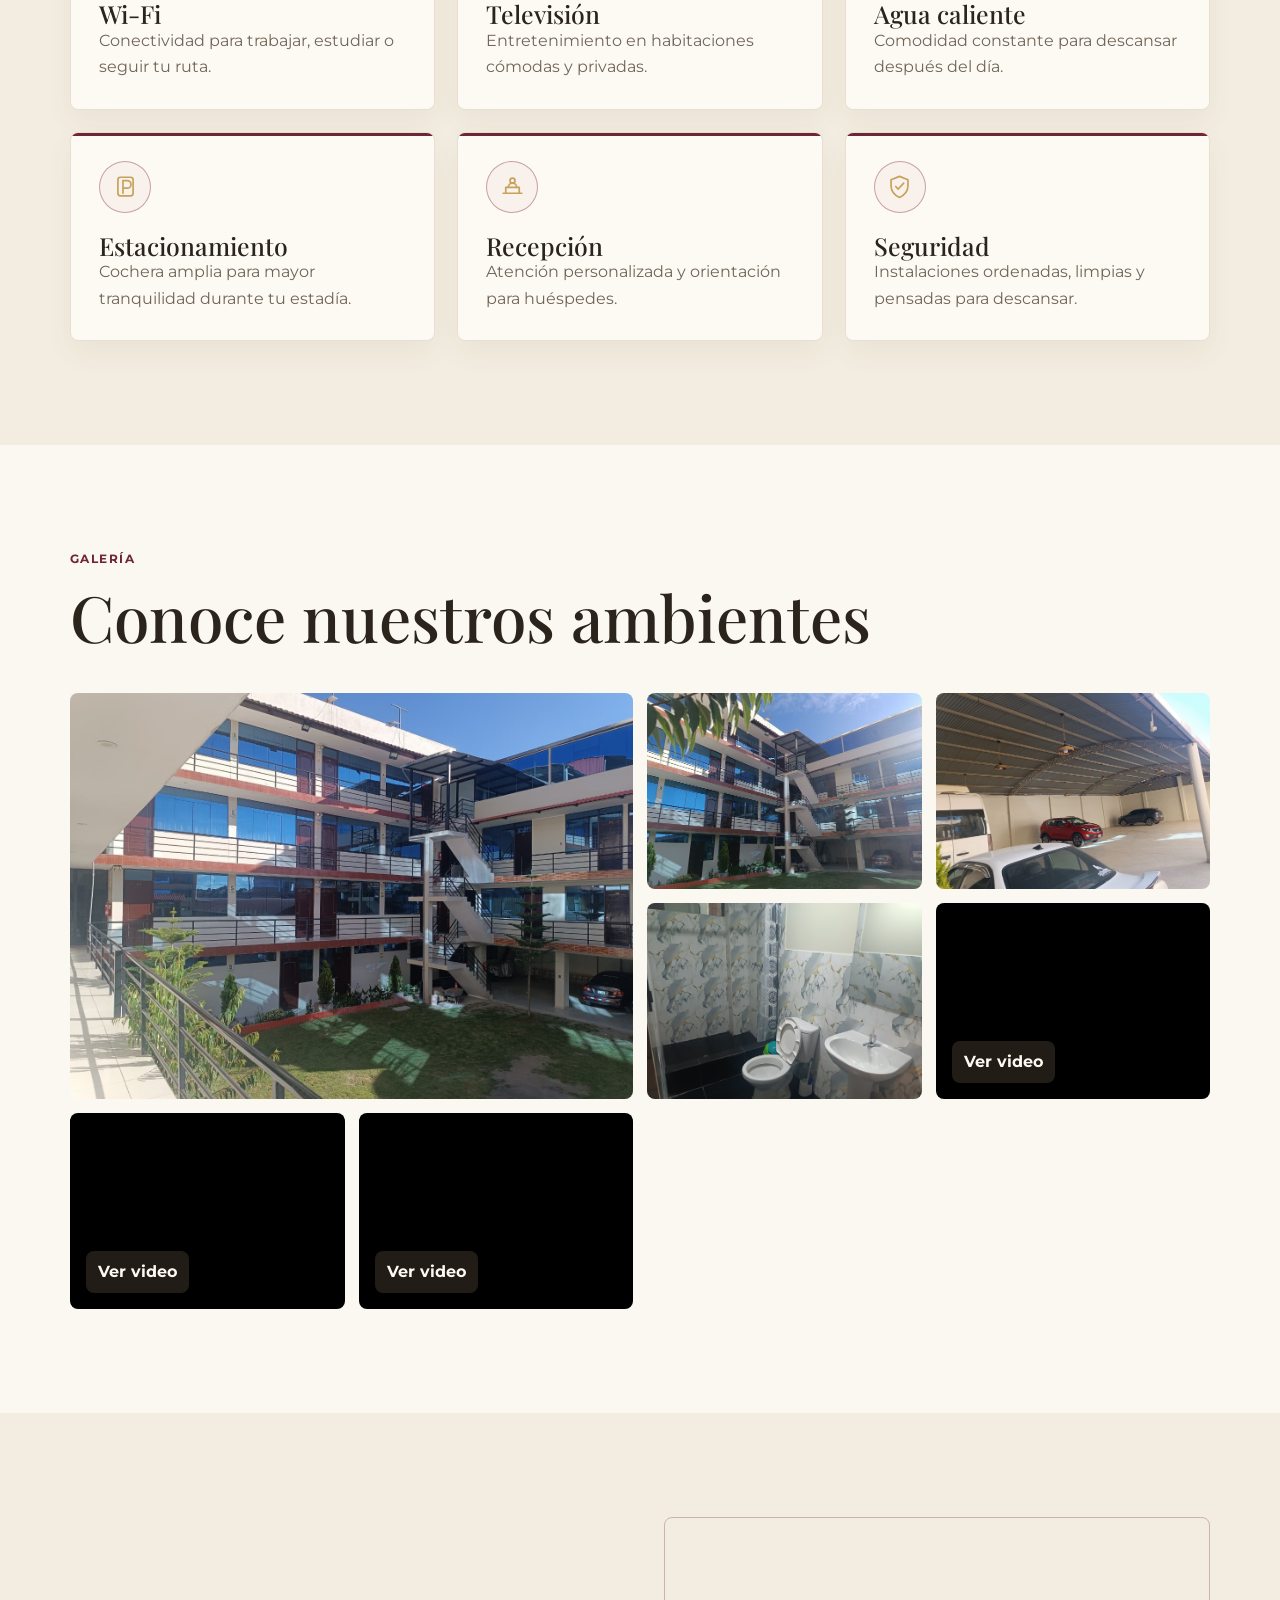
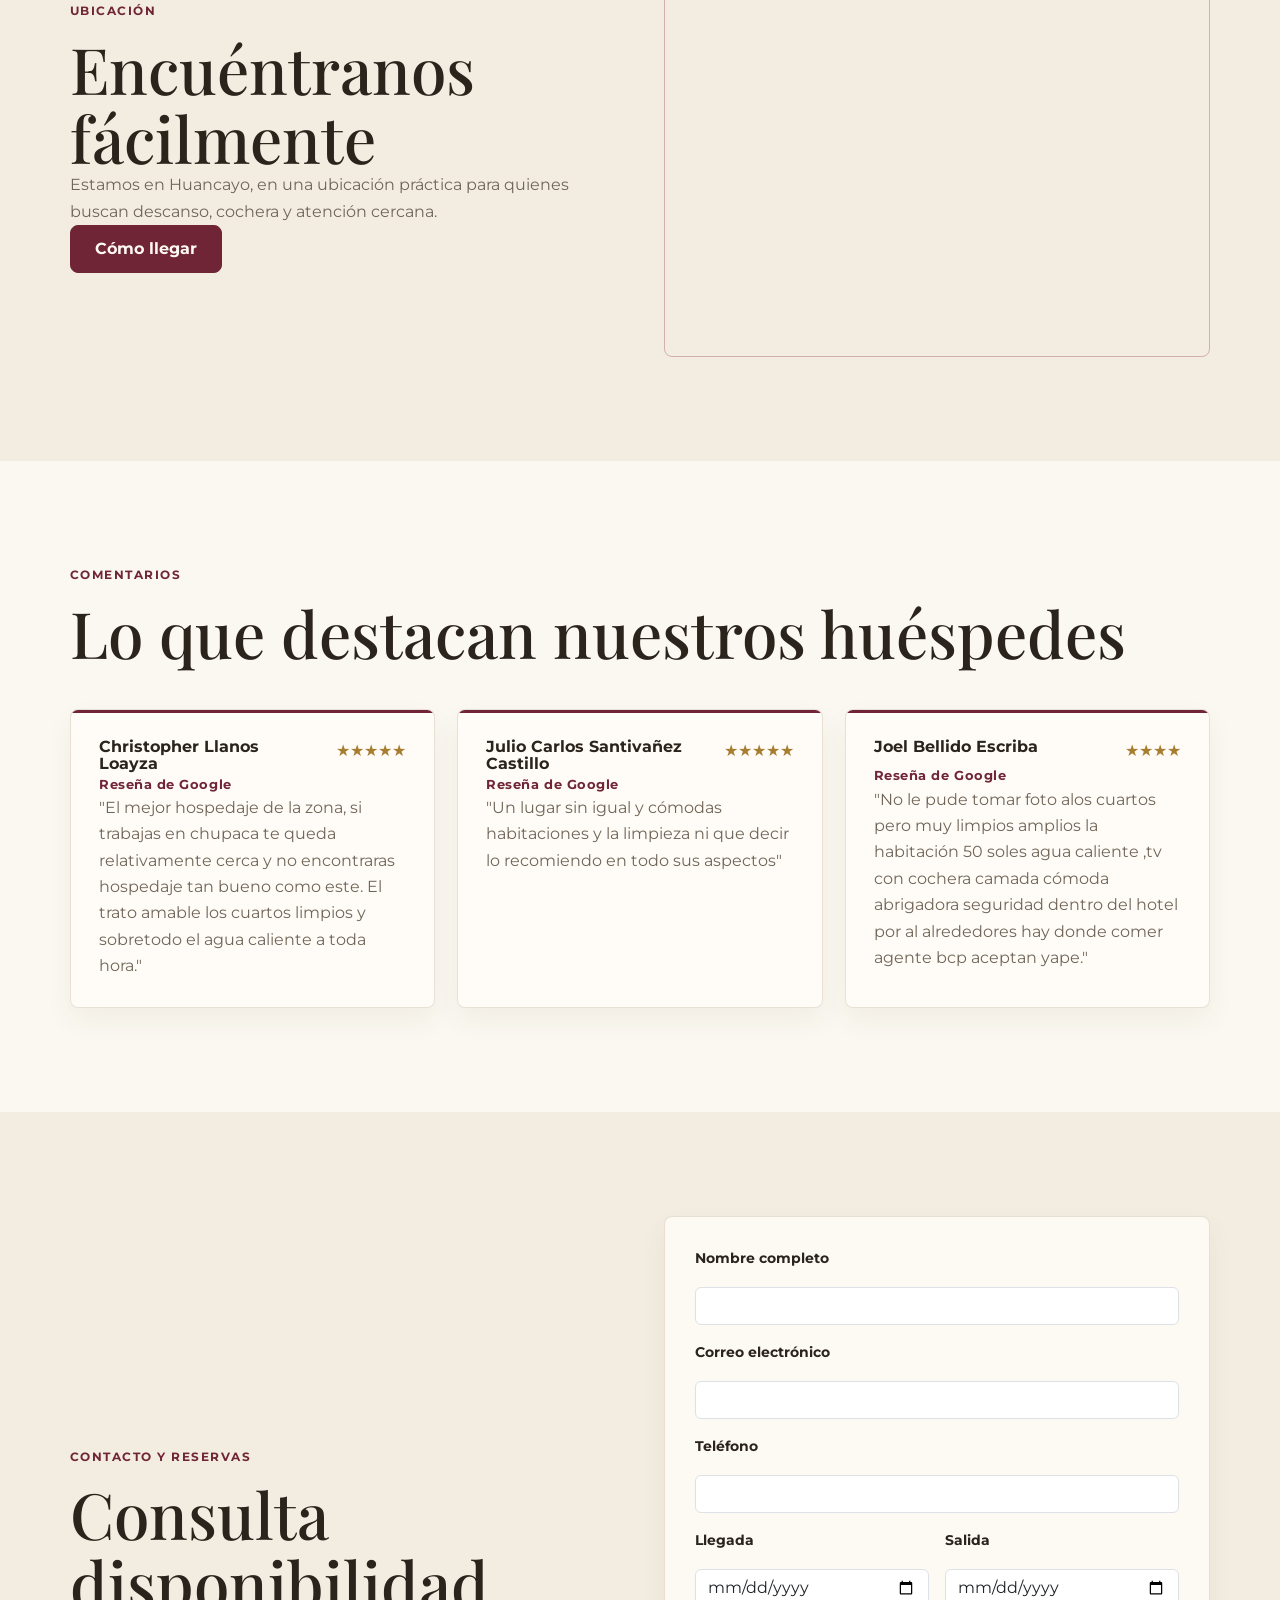
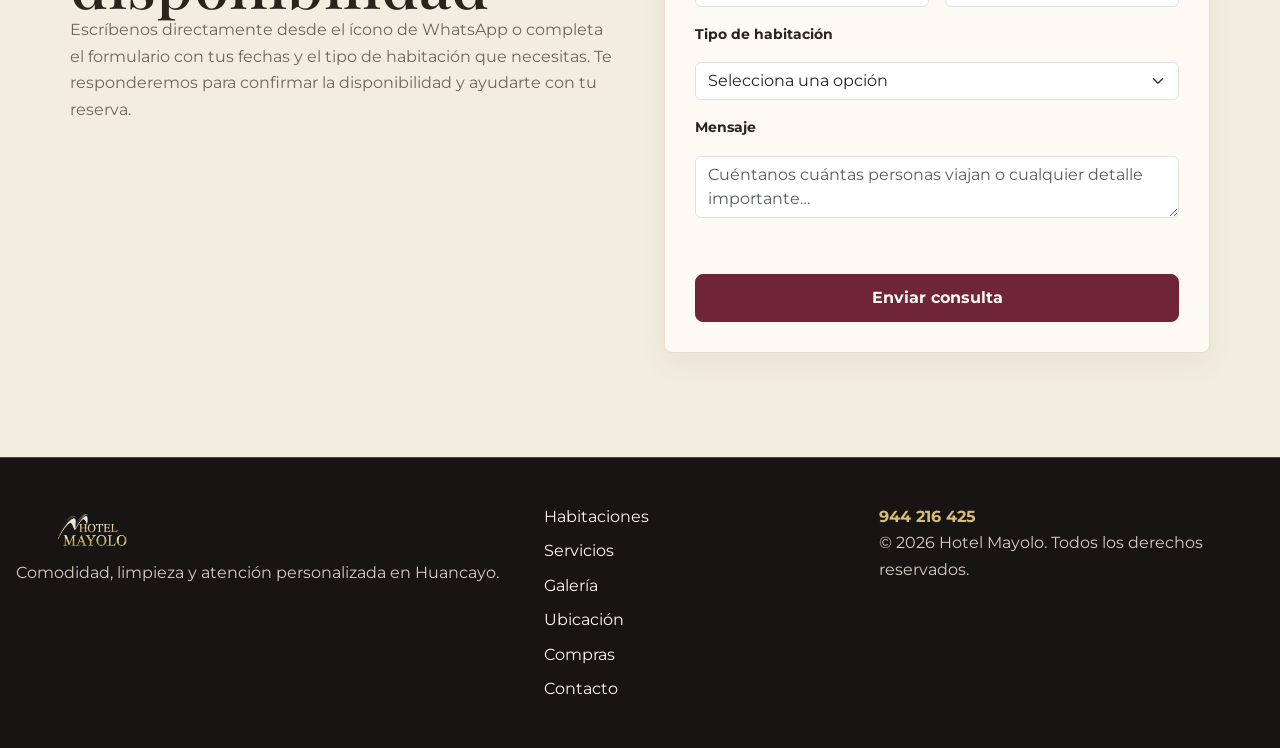
==== commit a5c622c2: "codigo completo" ====
--- a/index.html
+++ b/index.html
@@ -5,32 +5,33 @@
   <meta name="viewport" content="width=device-width, initial-scale=1.0">
   <meta name="description" content="Hotel Mayolo en Huancayo: habitaciones cómodas, Wi-Fi, TV, agua caliente, cochera amplia y atención personalizada. Reserva por WhatsApp.">
   <title>Hotel Mayolo | Hospedaje cómodo y seguro en Huancayo</title>
-  <link rel="icon" href="assets/imagenes/logo-mayolo.png" type="image/png">
+  <link href="https://cdn.jsdelivr.net/npm/bootstrap@5.3.3/dist/css/bootstrap.min.css" rel="stylesheet" integrity="sha384-QWTKZyjpPEjISv5WaRU9OFeRpok6YctnYmDr5pNlyT2bRjXh0JMhjY6hW+ALEwIH" crossorigin="anonymous">
   <link href="https://fonts.googleapis.com/css2?family=Montserrat:wght@400;500;600;700&family=Playfair+Display:wght@600;700&display=swap" rel="stylesheet">
   <link rel="stylesheet" href="styles.css?v=2">
 </head>
 <body>
+  <a class="enlace-salto" href="#contenido-principal">Saltar al contenido principal</a>
   <header class="encabezado-sitio">
-    <nav class="barra-navegacion" aria-label="Navegación principal">
-      <a class="marca" href="#inicio" aria-label="Hotel Mayolo, ir al inicio">
-        <img src="assets/imagenes/logo-mayolo.png" alt="" width="612" height="408">
+    <nav class="barra-navegacion navbar navbar-expand-lg" aria-label="Navegación principal">
+      <a class="marca navbar-brand" href="#inicio" aria-label="Hotel Mayolo, ir al inicio">
+        <img src="assets/imagenes/hotel/logo-mayolo.png" alt="" width="612" height="408">
       </a>
-      <div class="menu-navegacion" id="menu-navegacion">
-        <a href="#inicio">Inicio</a>
-        <a href="#habitaciones">Habitaciones</a>
-        <a href="#servicios">Servicios</a>
-        <a href="#galeria">Galería</a>
-        <a href="#ubicacion">Ubicación</a>
-        <a href="#contacto">Contacto</a>
-        <a class="boton boton--pequeno" href="#contacto">Reservar ahora</a>
-      </div>
-      <div class="acciones-navegacion">
-        <button class="boton-menu" type="button" id="boton-menu" aria-label="Abrir menú" aria-controls="menu-navegacion" aria-expanded="false">
+      <div class="menu-navegacion navbar-nav" id="menu-navegacion">
+        <a class="nav-link" href="#inicio">Inicio</a>
+        <a class="nav-link" href="#habitaciones">Habitaciones</a>
+        <a class="nav-link" href="#servicios">Servicios</a>
+        <a class="nav-link" href="#galeria">Galería</a>
+        <a class="nav-link" href="#ubicacion">Ubicación</a>
+        <a class="nav-link" href="#contacto">Contacto</a>
+        <a class="boton boton--pequeno btn btn-sm" href="#contacto">Reservar ahora</a>
+      </div>
+      <div class="acciones-navegacion d-flex align-items-center gap-2">
+        <button class="boton-menu navbar-toggler" type="button" id="boton-menu" aria-label="Abrir menú" aria-controls="menu-navegacion" aria-expanded="false">
           <span aria-hidden="true"></span>
           <span aria-hidden="true"></span>
           <span aria-hidden="true"></span>
         </button>
-        <a class="enlace-carrito" href="e-commerce.html" aria-label="Abrir el carrito de compras">
+        <a class="enlace-carrito btn" href="e-commerce.html" aria-label="Abrir el carrito de compras">
           <svg aria-hidden="true" viewBox="0 0 24 24" width="23" height="23" fill="none" stroke="currentColor" stroke-linecap="round" stroke-linejoin="round" stroke-width="1.8"><path d="M3 4h2l2.2 9.1a2 2 0 0 0 2 1.5h7.7a2 2 0 0 0 1.9-1.4L20.5 7H7M10 20a1 1 0 1 1-2 0 1 1 0 0 1 2 0Zm9 0a1 1 0 1 1-2 0 1 1 0 0 1 2 0Z"/></svg>
           <span class="contador-carrito-principal" id="contador-carrito-principal" aria-hidden="true">0</span>
         </a>
@@ -38,33 +39,29 @@
     </nav>
   </header>
   <main id="contenido-principal">
-    <section class="portada" id="inicio">
-      <img src="assets/imagenes/fachada-principal.jpg" alt="Fachada principal del Hotel Mayolo" class="fondo-portada" width="1280" height="960">
+    <section class="portada" id="inicio" aria-labelledby="titulo-inicio">
+      <img src="assets/imagenes/hotel/fachada-principal.jpg" alt="Fachada principal del Hotel Mayolo" class="fondo-portada" width="1280" height="960">
       <div class="velo-portada"></div>
       <div class="contenido-portada">
         <p class="antetitulo">Hospedaje moderno</p>
-        <h1>Hotel Mayolo</h1>
+        <h1 id="titulo-inicio">Hotel Mayolo</h1>
         <p>Comodidad, limpieza y atención personalizada para una estadía tranquila, segura y cerca de todo.</p>
         <div class="acciones-portada">
-          <a class="boton" href="#contacto">Reservar ahora</a>
-          <a class="boton boton--contorno" href="#habitaciones">Ver habitaciones</a>
-        </div>
-      </div>
-      <p class="sello-portada">
-        <span aria-hidden="true">24/7</span>
-        Atención en el hotel
-      </p>
-    </section>
-    <section class="seccion sobre-hotel" id="sobre-hotel">
+          <a class="boton btn" href="#contacto">Reservar ahora</a>
+          <a class="boton boton--contorno btn" href="#habitaciones">Ver habitaciones</a>
+        </div>
+      </div>
+    </section>
+    <section class="seccion sobre-hotel" id="sobre-hotel" aria-labelledby="titulo-sobre-hotel">
       <div class="cuadricula-seccion">
         <div class="texto-seccion">
           <p class="antetitulo">Sobre el hotel</p>
-          <h2>Una estadía pensada para descansar bien</h2>
+          <h2 id="titulo-sobre-hotel">Una estadía pensada para descansar bien</h2>
           <p>En Hotel Mayolo, cada detalle está pensado para ofrecer una experiencia cómoda, segura y agradable. Nuestras instalaciones combinan funcionalidad, limpieza y atención personalizada para que cada huésped disfrute una estadía tranquila.</p>
           <p>Contamos con más de 40 habitaciones, conexión Wi-Fi, TV, agua caliente y estacionamiento amplio para huéspedes.</p>
         </div>
         <div class="panel-destacado">
-          <img src="assets/imagenes/recepcion.jpg" alt="Recepción del Hotel Mayolo" width="1280" height="960" loading="lazy">
+          <img src="assets/imagenes/hotel/recepcion.jpg" alt="Recepción del Hotel Mayolo" width="1280" height="960" loading="lazy">
           <div class="estadisticas estadisticas-sobre">
             <div>
               <strong>+ 40</strong>
@@ -82,16 +79,16 @@
         </div>
       </div>
     </section>
-    <section class="seccion habitaciones" id="habitaciones">
+    <section class="seccion habitaciones" id="habitaciones" aria-labelledby="titulo-habitaciones">
       <div class="encabezado-seccion">
         <p class="antetitulo">Habitaciones</p>
-        <h2>Espacios cómodos para cada viaje</h2>
+        <h2 id="titulo-habitaciones">Espacios cómodos para cada viaje</h2>
       </div>
       <div class="lista-habitaciones">
         <div class="cuadricula-habitaciones">
-          <article class="tarjeta-habitacion">
-            <img src="assets/imagenes/habitacion-doble.jpg" alt="Habitación doble con dos camas" width="1280" height="960" loading="lazy">
-            <div>
+          <article class="tarjeta-habitacion card h-100">
+            <img class="card-img-top img-fluid" src="assets/imagenes/hotel/habitacion-doble.jpg" alt="Habitación doble con dos camas" width="1280" height="960" loading="lazy">
+            <div class="card-body">
               <h3>Doble</h3>
               <p>Habitación con 2 camas, ideal para familias, compañeros de viaje o estadías compartidas.</p>
               <ul>
@@ -99,12 +96,12 @@
                 <li>Baño privado</li>
                 <li>Agua caliente</li>
               </ul>
-              <a class="boton boton--pequeno" href="#contacto" data-habitacion="Doble">Consultar disponibilidad</a>
+              <a class="boton boton--pequeno btn btn-sm" href="#contacto" data-habitacion="Doble">Consultar disponibilidad</a>
             </div>
           </article>
-          <article class="tarjeta-habitacion">
-            <img src="assets/imagenes/habitacion-individual.jpg" alt="Habitación simple con una cama" width="1280" height="960" loading="lazy">
-            <div>
+          <article class="tarjeta-habitacion card h-100">
+            <img class="card-img-top img-fluid" src="assets/imagenes/hotel/habitacion-individual.jpg" alt="Habitación simple con una cama" width="1280" height="960" loading="lazy">
+            <div class="card-body">
               <h3>Simple</h3>
               <p>Habitación con 1 cama, perfecta para viajes de trabajo, descanso personal o pareja.</p>
               <ul>
@@ -112,54 +109,54 @@
                 <li>TV y Wi-Fi</li>
                 <li>Limpieza diaria</li>
               </ul>
-              <a class="boton boton--pequeno" href="#contacto" data-habitacion="Simple">Consultar disponibilidad</a>
+              <a class="boton boton--pequeno btn btn-sm" href="#contacto" data-habitacion="Simple">Consultar disponibilidad</a>
             </div>
           </article>
         </div>
       </div>
     </section>
-    <section class="seccion servicios" id="servicios">
+    <section class="seccion servicios" id="servicios" aria-labelledby="titulo-servicios">
       <div class="encabezado-seccion">
         <p class="antetitulo">Servicios y amenidades</p>
-        <h2>Lo esencial, bien resuelto</h2>
+        <h2 id="titulo-servicios">Lo esencial, bien resuelto</h2>
       </div>
       <div class="cuadricula-amenidades">
-        <article class="amenidad">
+        <article class="amenidad card h-100">
           <span class="icono-amenidad">
             <img src="assets/imagenes/amenidades/icono-wifi.svg" alt="" aria-hidden="true" width="64" height="64">
           </span>
           <h3>Wi-Fi</h3>
           <p>Conectividad para trabajar, estudiar o seguir tu ruta.</p>
         </article>
-        <article class="amenidad">
+        <article class="amenidad card h-100">
           <span class="icono-amenidad">
             <img src="assets/imagenes/amenidades/icono-tv.svg" alt="" aria-hidden="true" width="64" height="64">
           </span>
           <h3>Televisión</h3>
           <p>Entretenimiento en habitaciones cómodas y privadas.</p>
         </article>
-        <article class="amenidad">
+        <article class="amenidad card h-100">
           <span class="icono-amenidad">
             <img src="assets/imagenes/amenidades/icono-ducha.svg" alt="" aria-hidden="true" width="64" height="64">
           </span>
           <h3>Agua caliente</h3>
           <p>Comodidad constante para descansar después del día.</p>
         </article>
-        <article class="amenidad">
+        <article class="amenidad card h-100">
           <span class="icono-amenidad">
             <img src="assets/imagenes/amenidades/icono-parking.svg" alt="" aria-hidden="true" width="64" height="64">
           </span>
           <h3>Estacionamiento</h3>
           <p>Cochera amplia para mayor tranquilidad durante tu estadía.</p>
         </article>
-        <article class="amenidad">
+        <article class="amenidad card h-100">
           <span class="icono-amenidad">
             <img src="assets/imagenes/amenidades/icono-recepcion.svg" alt="" aria-hidden="true" width="64" height="64">
           </span>
           <h3>Recepción</h3>
           <p>Atención personalizada y orientación para huéspedes.</p>
         </article>
-        <article class="amenidad">
+        <article class="amenidad card h-100">
           <span class="icono-amenidad">
             <img src="assets/imagenes/amenidades/icono-seguridad.svg" alt="" aria-hidden="true" width="64" height="64">
           </span>
@@ -168,23 +165,23 @@
         </article>
       </div>
     </section>
-    <section class="seccion galeria" id="galeria">
+    <section class="seccion galeria" id="galeria" aria-labelledby="titulo-galeria">
       <div class="encabezado-seccion">
         <p class="antetitulo">Galería</p>
-        <h2>Conoce nuestros ambientes</h2>
+        <h2 id="titulo-galeria">Conoce nuestros ambientes</h2>
       </div>
       <div class="cuadricula-galeria">
-        <button class="elemento-galeria elemento-galeria--grande" type="button" aria-label="Ampliar vista exterior del Hotel Mayolo" data-visor-tipo="imagen" data-visor-ruta="assets/imagenes/hotel-exterior-1.jpg" data-visor-descripcion="Vista exterior del Hotel Mayolo">
-          <img src="assets/imagenes/hotel-exterior-1.jpg" alt="Vista exterior del Hotel Mayolo" width="1280" height="960" loading="lazy">
-        </button>
-        <button class="elemento-galeria" type="button" aria-label="Ampliar patio interno del hotel" data-visor-tipo="imagen" data-visor-ruta="assets/imagenes/patio-interno.jpg" data-visor-descripcion="Patio interno del hotel">
-          <img src="assets/imagenes/patio-interno.jpg" alt="Patio interno del hotel" width="1280" height="960" loading="lazy">
-        </button>
-        <button class="elemento-galeria" type="button" aria-label="Ampliar estacionamiento del hotel" data-visor-tipo="imagen" data-visor-ruta="assets/imagenes/estacionamiento-amplio.jpg" data-visor-descripcion="Estacionamiento amplio">
-          <img src="assets/imagenes/estacionamiento-amplio.jpg" alt="Estacionamiento amplio del Hotel Mayolo" width="1280" height="960" loading="lazy">
-        </button>
-        <button class="elemento-galeria" type="button" aria-label="Ampliar baño privado de una habitación" data-visor-tipo="imagen" data-visor-ruta="assets/imagenes/bano.jpg" data-visor-descripcion="Baño privado">
-          <img src="assets/imagenes/bano.jpg" alt="Baño privado de habitación" width="1280" height="960" loading="lazy">
+        <button class="elemento-galeria elemento-galeria--grande" type="button" aria-label="Ampliar vista exterior del Hotel Mayolo" data-visor-tipo="imagen" data-visor-ruta="assets/imagenes/hotel/hotel-exterior-1.jpg" data-visor-descripcion="Vista exterior del Hotel Mayolo">
+          <img src="assets/imagenes/hotel/hotel-exterior-1.jpg" alt="Vista exterior del Hotel Mayolo" width="1280" height="960" loading="lazy">
+        </button>
+        <button class="elemento-galeria" type="button" aria-label="Ampliar patio interno del hotel" data-visor-tipo="imagen" data-visor-ruta="assets/imagenes/hotel/patio-interno.jpg" data-visor-descripcion="Patio interno del hotel">
+          <img src="assets/imagenes/hotel/patio-interno.jpg" alt="Patio interno del hotel" width="1280" height="960" loading="lazy">
+        </button>
+        <button class="elemento-galeria" type="button" aria-label="Ampliar estacionamiento del hotel" data-visor-tipo="imagen" data-visor-ruta="assets/imagenes/hotel/estacionamiento-amplio.jpg" data-visor-descripcion="Estacionamiento amplio">
+          <img src="assets/imagenes/hotel/estacionamiento-amplio.jpg" alt="Estacionamiento amplio del Hotel Mayolo" width="1280" height="960" loading="lazy">
+        </button>
+        <button class="elemento-galeria" type="button" aria-label="Ampliar baño privado de una habitación" data-visor-tipo="imagen" data-visor-ruta="assets/imagenes/hotel/bano.jpg" data-visor-descripcion="Baño privado">
+          <img src="assets/imagenes/hotel/bano.jpg" alt="Baño privado de habitación" width="1280" height="960" loading="lazy">
         </button>
         <button class="elemento-galeria miniatura-video" type="button" aria-label="Reproducir video 1: recorrido por el Hotel Mayolo" data-visor-tipo="video" data-visor-ruta="assets/videos/video-1.mp4" data-visor-descripcion="Recorrido por el Hotel Mayolo">
           <video src="assets/videos/video-1.mp4" muted preload="metadata"></video>
@@ -200,13 +197,13 @@
         </button>
       </div>
     </section>
-    <section class="seccion ubicacion" id="ubicacion">
+    <section class="seccion ubicacion" id="ubicacion" aria-labelledby="titulo-ubicacion">
       <div class="cuadricula-seccion">
         <div class="texto-seccion">
           <p class="antetitulo">Ubicación</p>
-          <h2>Encuéntranos fácilmente</h2>
+          <h2 id="titulo-ubicacion">Encuéntranos fácilmente</h2>
           <p>Estamos en Huancayo, en una ubicación práctica para quienes buscan descanso, cochera y atención cercana.</p>
-          <a class="boton" href="https://maps.app.goo.gl/rZoXA4fT8Ei9HcbG9" target="_blank" rel="noopener" aria-label="Cómo llegar al Hotel Mayolo, abre en una pestaña nueva">Cómo llegar</a>
+          <a class="boton btn" href="https://maps.app.goo.gl/rZoXA4fT8Ei9HcbG9" target="_blank" rel="noopener" aria-label="Cómo llegar al Hotel Mayolo, abre en una pestaña nueva">Cómo llegar</a>
         </div>
         <div class="marco-mapa">
           <iframe
@@ -218,30 +215,30 @@
         </div>
       </div>
     </section>
-    <section class="seccion resenas" id="resenas">
+    <section class="seccion resenas" id="resenas" aria-labelledby="titulo-resenas">
       <div class="encabezado-seccion">
         <p class="antetitulo">Comentarios</p>
-        <h2>Lo que destacan nuestros huéspedes</h2>
+        <h2 id="titulo-resenas">Lo que destacan nuestros huéspedes</h2>
       </div>
       <div class="cuadricula-resenas">
-        <article class="tarjeta-resena">
-          <div>
+        <article class="tarjeta-resena card h-100">
+          <div class="d-flex justify-content-between gap-3">
             <h3>Christopher Llanos Loayza</h3>
             <span role="img" aria-label="5 de 5 estrellas">★★★★★</span>
           </div>
           <p class="fuente-resena">Reseña de Google</p>
           <p>"El mejor hospedaje de la zona, si trabajas en chupaca te queda relativamente cerca y no encontraras hospedaje tan bueno como este. El trato amable los cuartos limpios y sobretodo el agua caliente a toda hora."</p>
         </article>
-        <article class="tarjeta-resena">
-          <div>
+        <article class="tarjeta-resena card h-100">
+          <div class="d-flex justify-content-between gap-3">
             <h3>Julio Carlos Santivañez Castillo</h3>
             <span role="img" aria-label="5 de 5 estrellas">★★★★★</span>
           </div>
           <p class="fuente-resena">Reseña de Google</p>
           <p>"Un lugar sin igual y cómodas habitaciones y la limpieza ni que decir lo recomiendo en todo sus aspectos"</p>
         </article>
-        <article class="tarjeta-resena">
-          <div>
+        <article class="tarjeta-resena card h-100">
+          <div class="d-flex justify-content-between gap-3">
             <h3>Joel Bellido Escriba</h3>
             <span role="img" aria-label="4 de 5 estrellas">★★★★</span>
           </div>
@@ -250,66 +247,66 @@
         </article>
       </div>
     </section>
-    <section class="seccion contacto" id="contacto">
+    <section class="seccion contacto" id="contacto" aria-labelledby="titulo-contacto">
       <div class="cuadricula-seccion">
         <div class="texto-seccion">
           <p class="antetitulo">Contacto y reservas</p>
-          <h2>Consulta disponibilidad</h2>
+          <h2 id="titulo-contacto">Consulta disponibilidad</h2>
           <p>Escríbenos directamente desde el ícono de WhatsApp o completa el formulario con tus fechas y el tipo de habitación que necesitas. Te responderemos para confirmar la disponibilidad y ayudarte con tu reserva.</p>
         </div>
-        <form class="formulario-reserva" id="formulario-reserva" novalidate>
-          <div class="campo-formulario">
-            <label for="nombre">Nombre completo</label>
-            <input id="nombre" name="nombre" type="text" required>
-          </div>
-          <div class="campo-formulario">
-            <label for="correo">Correo electrónico</label>
-            <input id="correo" name="correo" type="email" required>
-          </div>
-          <div class="campo-formulario">
-            <label for="telefono">Teléfono</label>
-            <input id="telefono" name="telefono" type="tel" required>
-          </div>
-          <div class="campos-divididos">
-            <div class="campo-formulario">
-              <label for="llegada">Llegada</label>
-              <input id="llegada" name="llegada" type="date" required>
-            </div>
-            <div class="campo-formulario">
-              <label for="salida">Salida</label>
-              <input id="salida" name="salida" type="date" required>
-            </div>
-          </div>
-          <div class="campo-formulario">
-            <label for="habitacion">Tipo de habitación</label>
-            <select id="habitacion" name="habitacion" required>
+        <form class="formulario-reserva d-flex flex-column gap-3" id="formulario-reserva" novalidate>
+          <div class="campo-formulario d-flex flex-column gap-2">
+            <label class="form-label" for="nombre">Nombre completo</label>
+            <input class="form-control" id="nombre" name="nombre" type="text" required>
+          </div>
+          <div class="campo-formulario d-flex flex-column gap-2">
+            <label class="form-label" for="correo">Correo electrónico</label>
+            <input class="form-control" id="correo" name="correo" type="email" required>
+          </div>
+          <div class="campo-formulario d-flex flex-column gap-2">
+            <label class="form-label" for="telefono">Teléfono</label>
+            <input class="form-control" id="telefono" name="telefono" type="tel" required>
+          </div>
+          <div class="campos-divididos row g-3">
+            <div class="campo-formulario col-md-6 d-flex flex-column gap-2">
+              <label class="form-label" for="llegada">Llegada</label>
+              <input class="form-control" id="llegada" name="llegada" type="date" required>
+            </div>
+            <div class="campo-formulario col-md-6 d-flex flex-column gap-2">
+              <label class="form-label" for="salida">Salida</label>
+              <input class="form-control" id="salida" name="salida" type="date" required>
+            </div>
+          </div>
+          <div class="campo-formulario d-flex flex-column gap-2">
+            <label class="form-label" for="habitacion">Tipo de habitación</label>
+            <select class="form-select" id="habitacion" name="habitacion" required>
               <option value="">Selecciona una opción</option>
               <option>Doble</option>
               <option>Simple</option>
             </select>
           </div>
-          <div class="campo-formulario">
-            <label for="mensaje">Mensaje</label>
-            <textarea id="mensaje" name="mensaje" placeholder="Cuéntanos cuántas personas viajan o cualquier detalle importante…"></textarea>
+          <div class="campo-formulario d-flex flex-column gap-2">
+            <label class="form-label" for="mensaje">Mensaje</label>
+            <textarea class="form-control" id="mensaje" name="mensaje" placeholder="Cuéntanos cuántas personas viajan o cualquier detalle importante…"></textarea>
           </div>
           <p class="estado-formulario" id="estado-formulario" role="status" aria-live="polite"></p>
-          <button class="boton" type="submit">Enviar consulta</button>
+          <button class="boton btn" type="submit">Enviar consulta</button>
         </form>
       </div>
     </section>
   </main>
   <footer class="pie-pagina">
     <div>
-      <img src="assets/imagenes/logo-mayolo.png" alt="Logo Hotel Mayolo" width="612" height="408">
+      <img src="assets/imagenes/hotel/logo-mayolo.png" alt="Logo Hotel Mayolo" width="612" height="408">
       <p>Comodidad, limpieza y atención personalizada en Huancayo.</p>
     </div>
-    <nav aria-label="Enlaces del pie de página">
-      <a href="#habitaciones">Habitaciones</a>
-      <a href="#servicios">Servicios</a>
-      <a href="#galeria">Galería</a>
-      <a href="#ubicacion">Ubicación</a>
-      <a href="e-commerce.html">Compras</a>
-      <a href="#contacto">Contacto</a>
+    <nav class="nav flex-column gap-2" aria-label="Enlaces del pie de página">
+      <a class="nav-link p-0" href="#habitaciones">Habitaciones</a>
+      <a class="nav-link p-0" href="#servicios">Servicios</a>
+      <a class="nav-link p-0" href="#galeria">Galería</a>
+      <a class="nav-link p-0" href="#ubicacion">Ubicación</a>
+      <a class="nav-link p-0" href="e-commerce.html">Compras</a>
+      <a class="nav-link p-0" href="#contacto">Contacto</a>
     </nav>
     <div>
       <p class="telefono-hotel">944 216 425</p>
--- a/styles.css
+++ b/styles.css
@@ -1,9 +1,3 @@
-* {
-  margin: 0;
-  padding: 0;
-  box-sizing: border-box;
-}
-
 :root {
   --fondo:        #fbf8f1;
   --fondo-2:      #f3ede1;
@@ -50,13 +44,28 @@
   text-decoration: none;
 }
 
-button, a, input, select, textarea {
-  font: inherit;
-}
-
 :focus-visible {
   outline: 3px solid rgba(138, 48, 67, .86);
   outline-offset: 4px;
+}
+
+.enlace-salto {
+  position: fixed;
+  top: 16px;
+  left: 16px;
+  z-index: 200;
+  padding: 10px 14px;
+  border-radius: var(--radio);
+  background: var(--crema);
+  color: var(--vino-oscuro);
+  font-weight: 800;
+  box-shadow: var(--sombra);
+  transform: translateY(-140%);
+  transition: transform .2s ease;
+}
+
+.enlace-salto:focus-visible {
+  transform: translateY(0);
 }
 
 .encabezado-sitio {
@@ -69,14 +78,16 @@
 }
 
 .barra-navegacion {
-  width: var(--ancho-max);
+  width: calc(100% - 48px);
   min-height: 78px;
   margin: 0 auto;
-  display: flex;
-  flex-direction: row;
-  align-items: center;
-  justify-content: space-between;
+  padding: 0;
   gap: 24px;
+}
+
+.marca {
+  margin: 0;
+  padding: 0;
 }
 
 .marca img {
@@ -97,8 +108,16 @@
 }
 
 .menu-navegacion a:not(.boton) {
+  color: inherit;
   position: relative;
   padding: 8px 0;
+}
+
+.menu-navegacion .nav-link:hover,
+.menu-navegacion .nav-link:focus,
+.pie-pagina .nav-link:hover,
+.pie-pagina .nav-link:focus {
+  color: inherit;
 }
 
 .menu-navegacion a:not(.boton)::after {
@@ -115,16 +134,11 @@
   width: 100%;
 }
 
-.acciones-navegacion {
-  display: flex;
-  align-items: center;
-  gap: 10px;
-}
-
 .enlace-carrito {
   position: relative;
   width: 48px;
   height: 48px;
+  padding: 0;
   display: inline-grid;
   flex: 0 0 auto;
   place-items: center;
@@ -162,6 +176,7 @@
   display: none;
   width: 44px;
   height: 44px;
+  padding: 0;
   border: 1px solid rgba(199, 163, 90, .52);
   border-radius: var(--radio);
   background: transparent;
@@ -235,19 +250,6 @@
   background: var(--negro);
 }
 
-.portada::after {
-  content: "";
-  position: absolute;
-  z-index: -1;
-  right: -6%;
-  bottom: -28%;
-  width: 55%;
-  aspect-ratio: 1;
-  border: 1px solid rgba(228, 199, 127, .34);
-  border-radius: 50%;
-  box-shadow: 0 0 0 34px rgba(228, 199, 127, .06), 0 0 0 68px rgba(228, 199, 127, .035);
-}
-
 .fondo-portada,
 .velo-portada {
   position: absolute;
@@ -294,6 +296,7 @@
 h3 { font-size: 1.55rem; }
 
 p {
+  margin: 0;
   color: var(--texto-tenue);
   overflow-wrap: break-word;
 }
@@ -317,34 +320,6 @@
   flex-wrap: wrap;
   gap: 14px;
   margin-top: 0;
-}
-
-.sello-portada {
-  position: absolute;
-  right: max(26px, calc((100vw - 1140px) / 2));
-  bottom: 56px;
-  width: 156px;
-  aspect-ratio: 1;
-  margin: 0;
-  display: grid;
-  place-content: center;
-  text-align: center;
-  border: 1px solid #e4c77f;
-  border-radius: 50%;
-  background: rgba(23, 21, 19, .88);
-  color: var(--crema);
-  font-size: .78rem;
-  font-weight: 700;
-  letter-spacing: .06em;
-  text-transform: uppercase;
-  transform: rotate(5deg);
-}
-
-.sello-portada span {
-  color: #e4c77f;
-  font-family: "Playfair Display", serif;
-  font-size: 2.1rem;
-  line-height: 1;
 }
 
 .seccion {
@@ -582,10 +557,6 @@
 }
 
 .tarjeta-resena div {
-  display: flex;
-  flex-direction: row;
-  justify-content: space-between;
-  gap: 16px;
   color: var(--cafe);
 }
 
@@ -607,22 +578,7 @@
 }
 
 .formulario-reserva {
-  display: flex;
-  flex-direction: column;
-  gap: 16px;
   padding: 30px;
-}
-
-.campo-formulario {
-  display: flex;
-  flex-direction: column;
-  gap: 8px;
-}
-
-.campos-divididos {
-  display: grid;
-  grid-template-columns: repeat(2, 1fr);
-  gap: 14px;
 }
 
 label {
@@ -631,27 +587,9 @@
   font-weight: 700;
 }
 
-input, select, textarea {
-  width: 100%;
-  padding: 13px 14px;
-  border: 1px solid rgba(111, 84, 44, .22);
-  border-radius: var(--radio);
-  background: rgba(255, 254, 250, .96);
-  color: var(--texto);
-  outline: none;
-  transition: border-color .2s ease, box-shadow .2s ease;
-}
-
 textarea {
   min-height: 126px;
   resize: vertical;
-}
-
-input:focus-visible,
-select:focus-visible,
-textarea:focus-visible {
-  border-color: var(--vino);
-  box-shadow: 0 0 0 4px rgba(138, 48, 67, .12);
 }
 
 .estado-formulario {
@@ -677,13 +615,12 @@
 }
 
 .pie-pagina nav {
-  display: flex;
-  flex-direction: column;
   gap: 10px;
 }
 
 .pie-pagina a {
   color: var(--crema);
+  padding: 0;
   transition: color .2s ease;
 }
 
@@ -860,10 +797,6 @@
     width: 100%;
   }
 
-  .sello-portada {
-    display: none;
-  }
-
   .seccion { padding: 70px 0; }
 
   .sobre-hotel {
@@ -1077,7 +1010,6 @@
 
   .tarjeta-resena div {
     align-items: center;
-    gap: 10px;
   }
 
   .tarjeta-resena p:last-child {
@@ -1113,8 +1045,6 @@
 
   .marco-mapa,
   .marco-mapa iframe { min-height: 340px; height: 340px; }
-
-  .campos-divididos { grid-template-columns: 1fr; }
 
   .cuadricula-galeria {
     width: 100%;
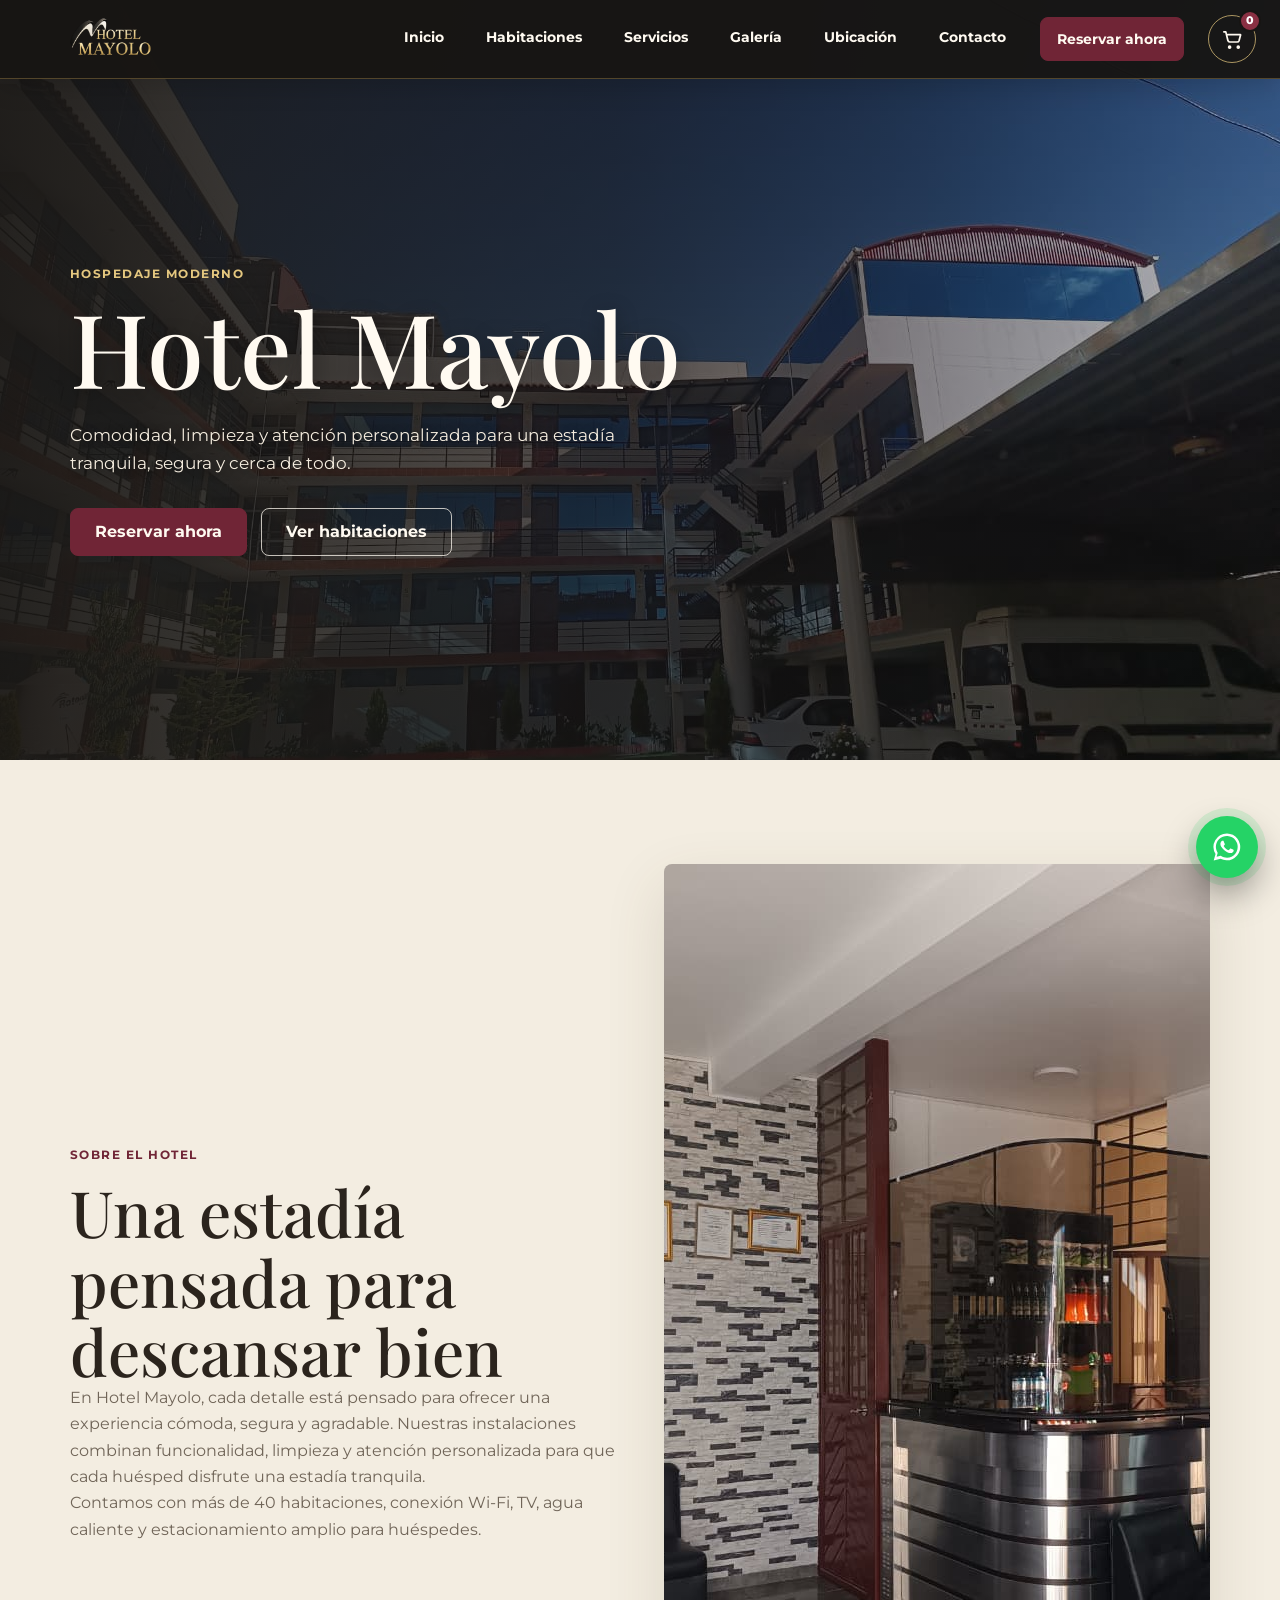
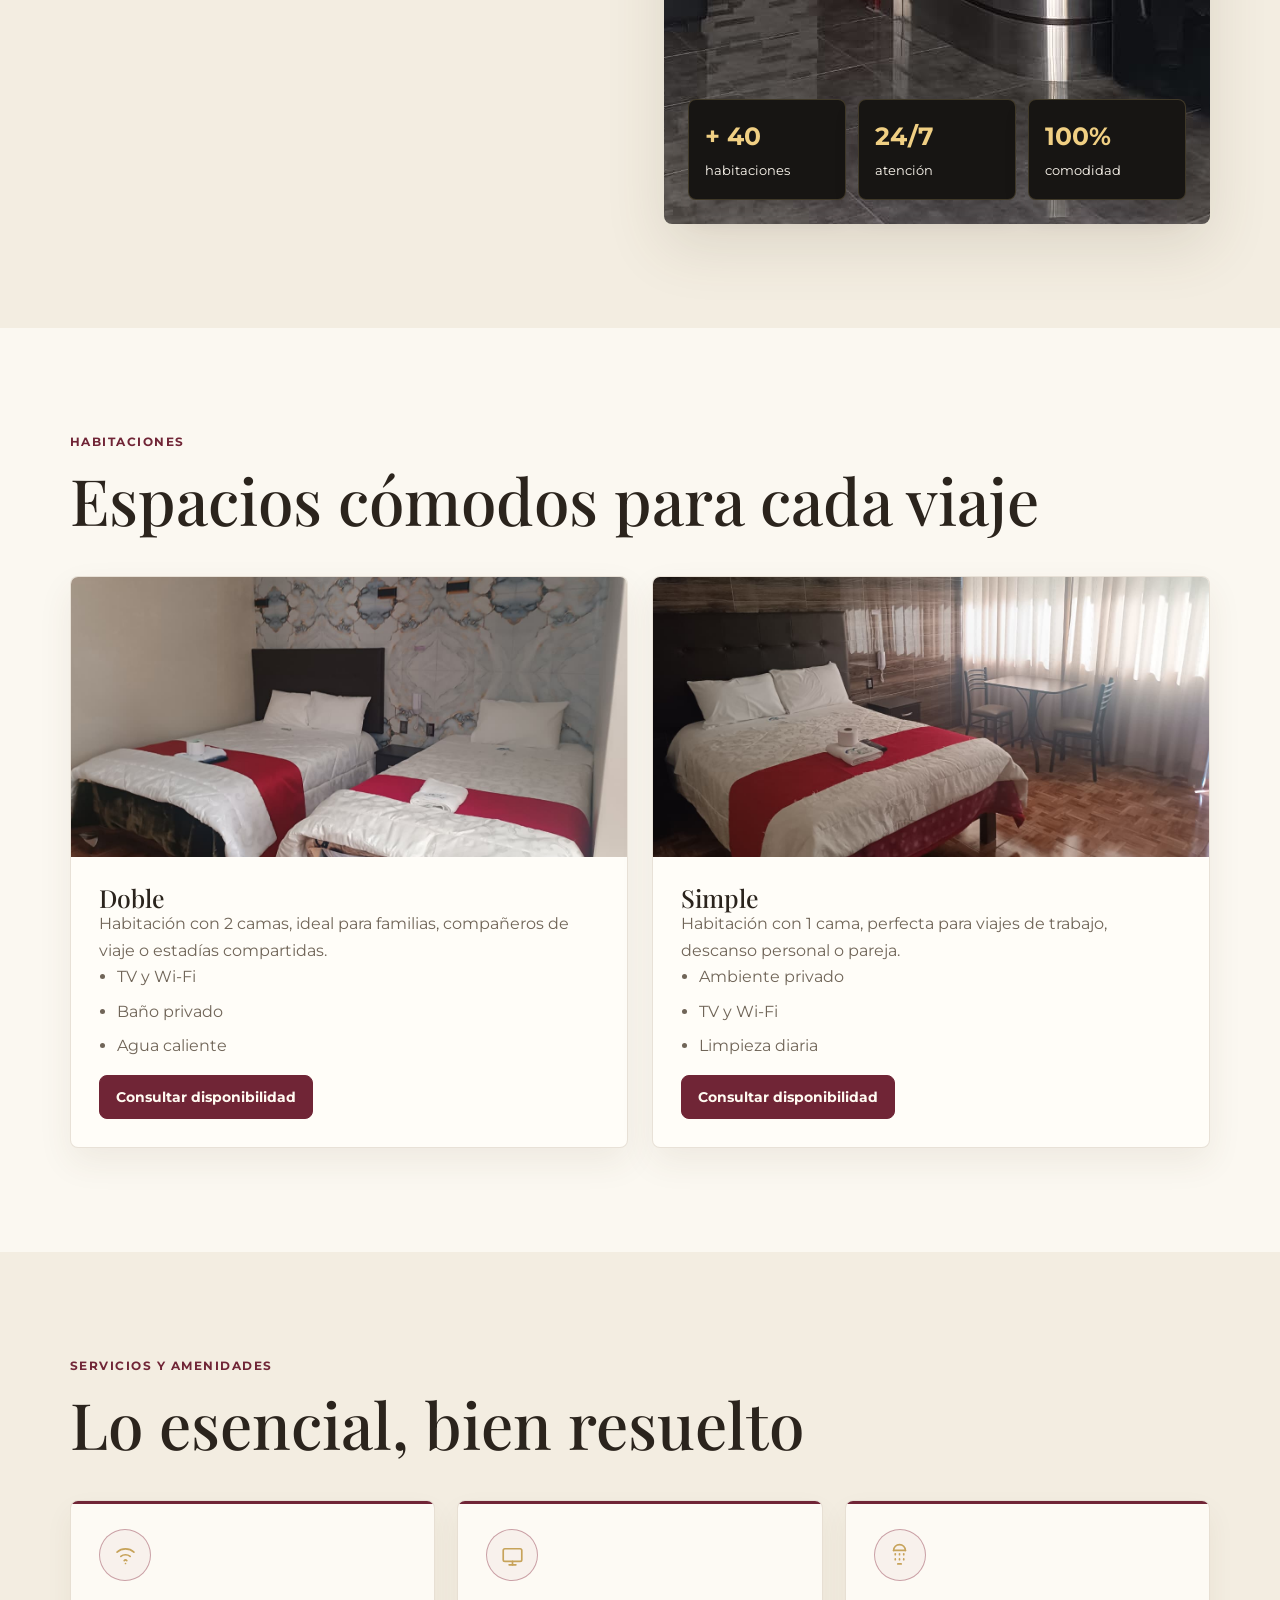
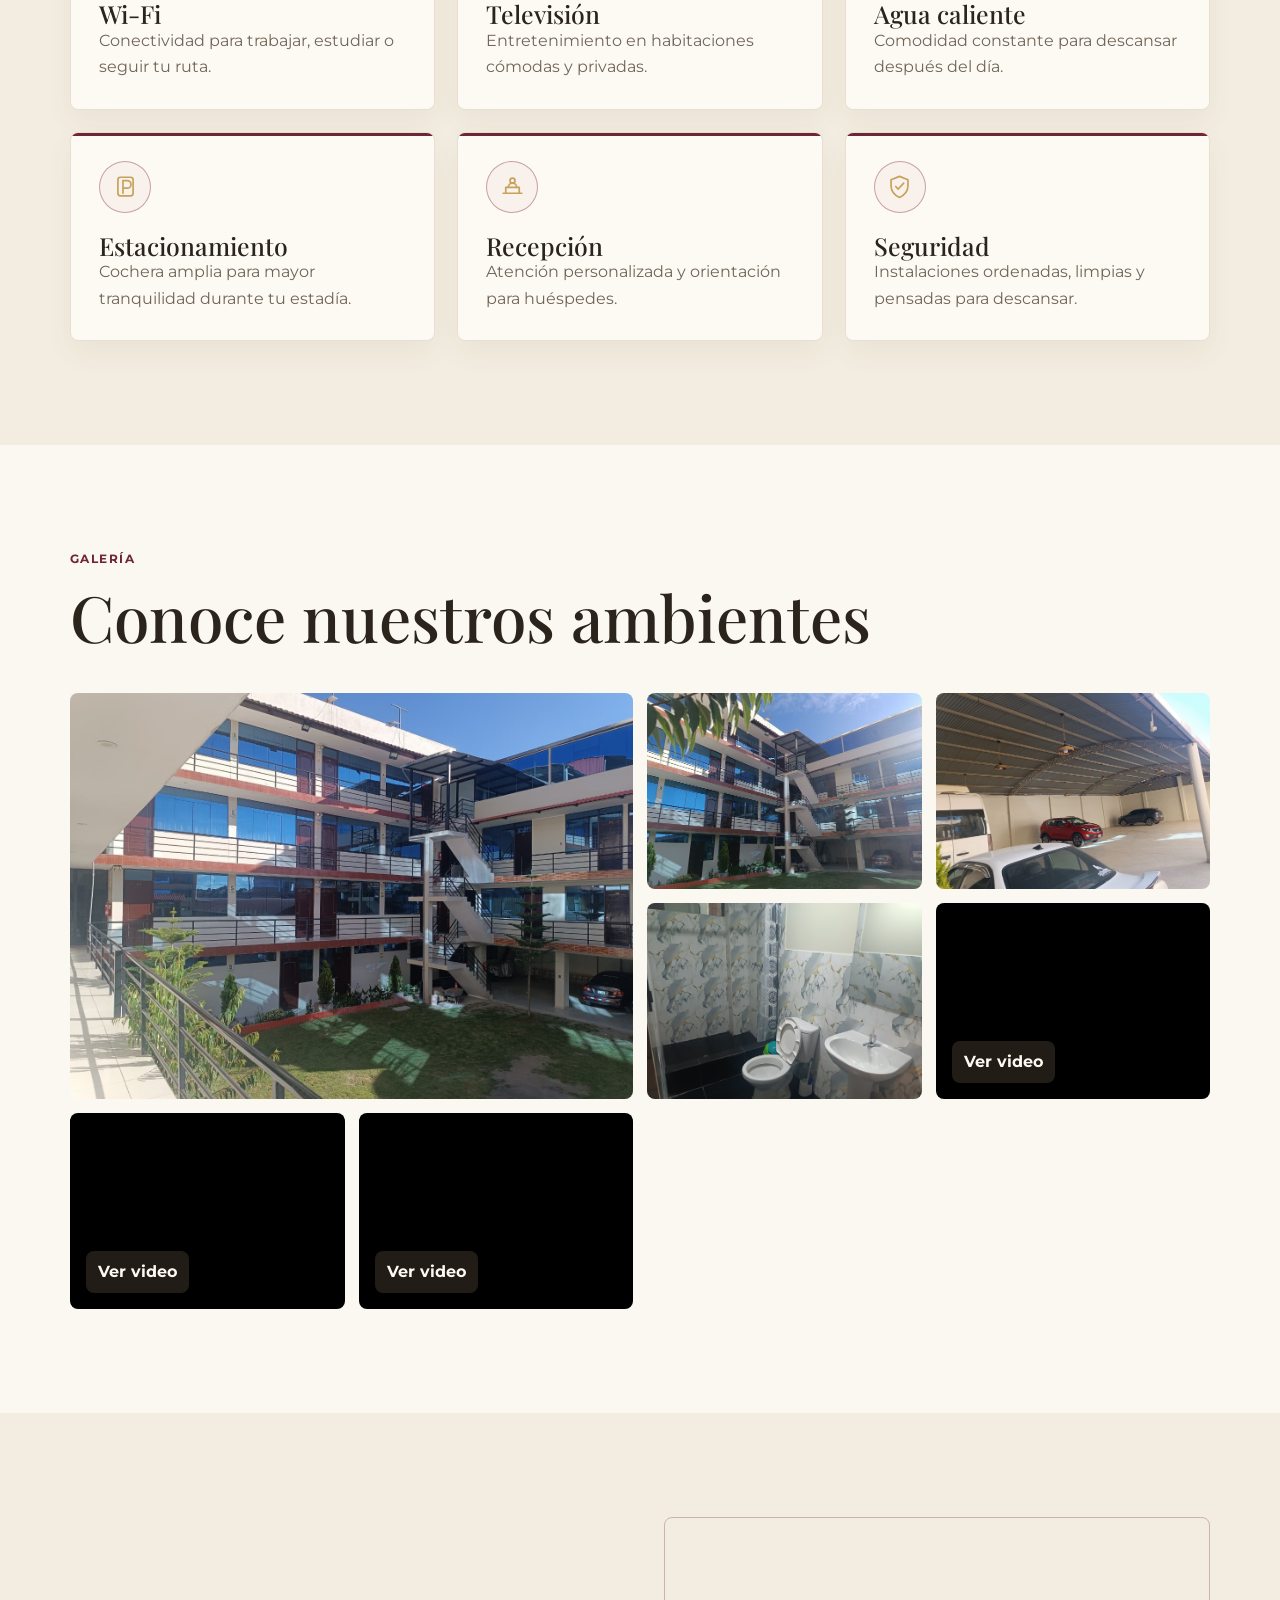
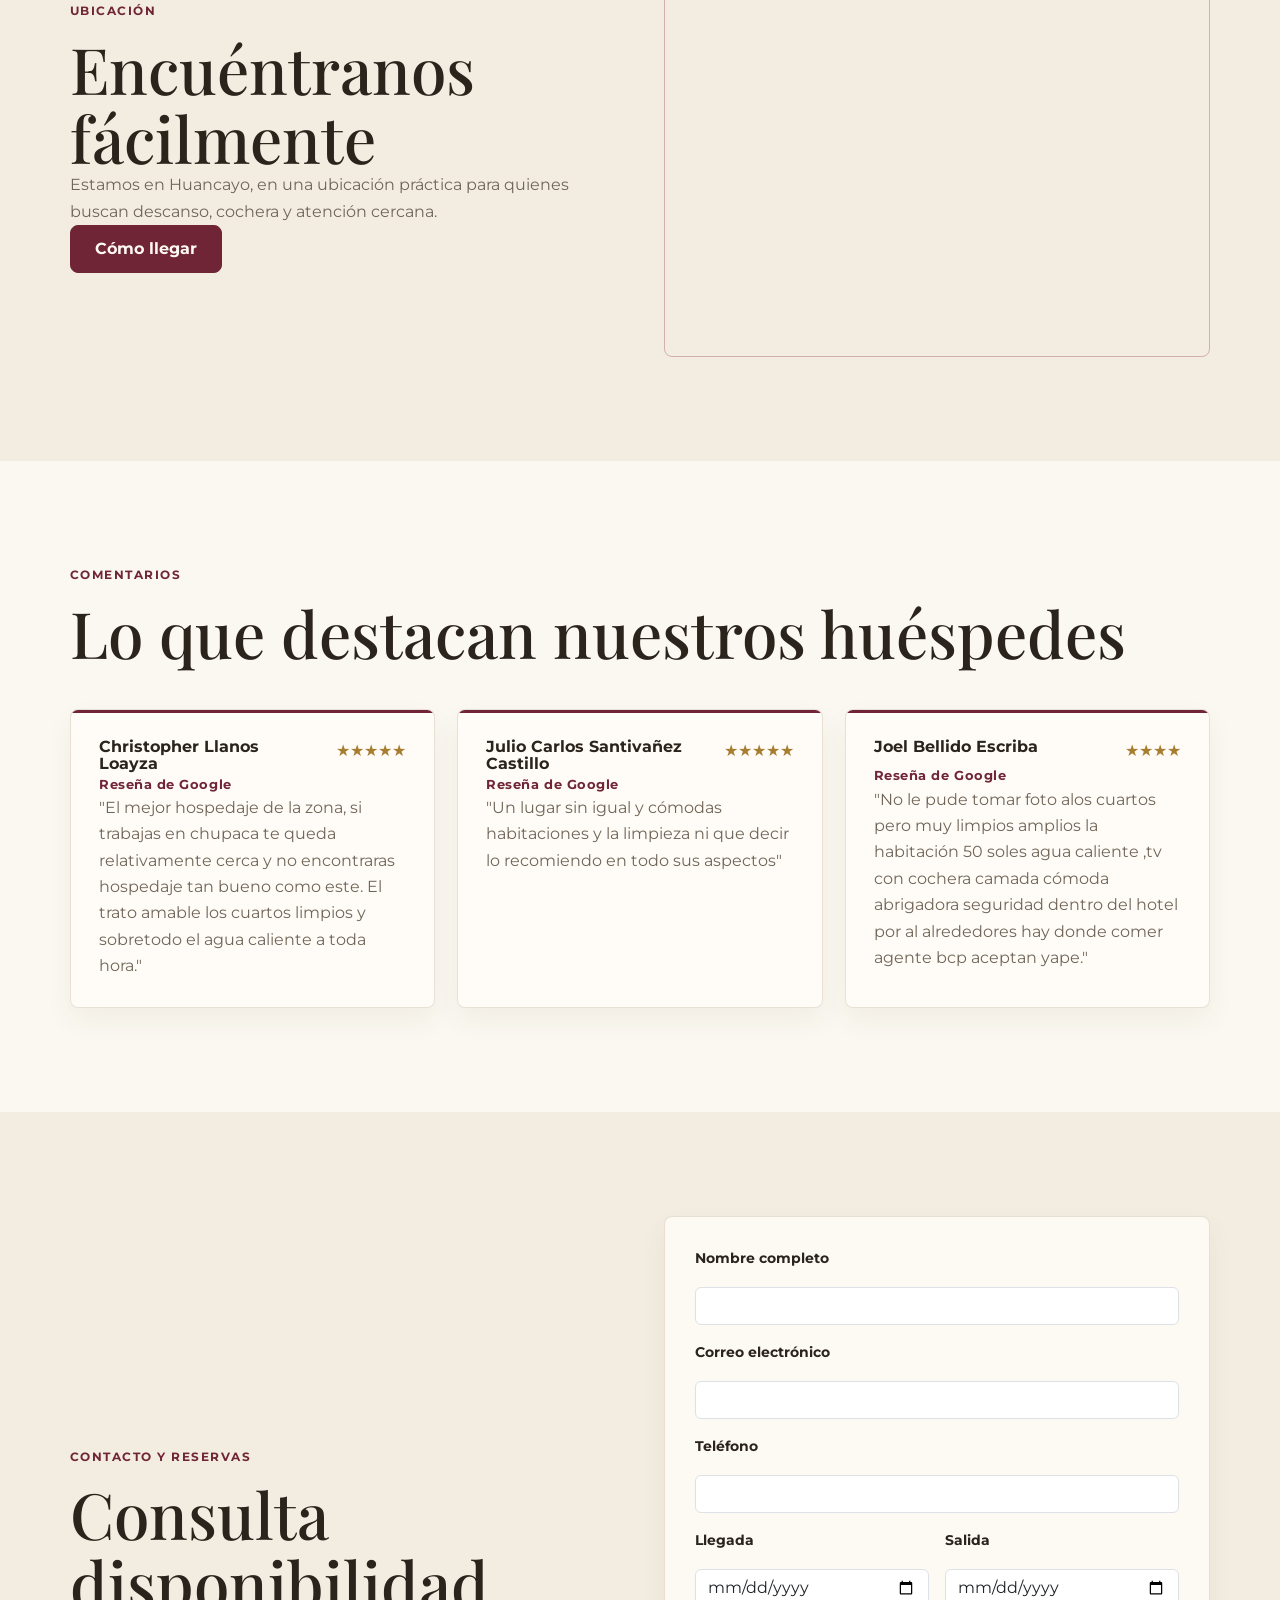
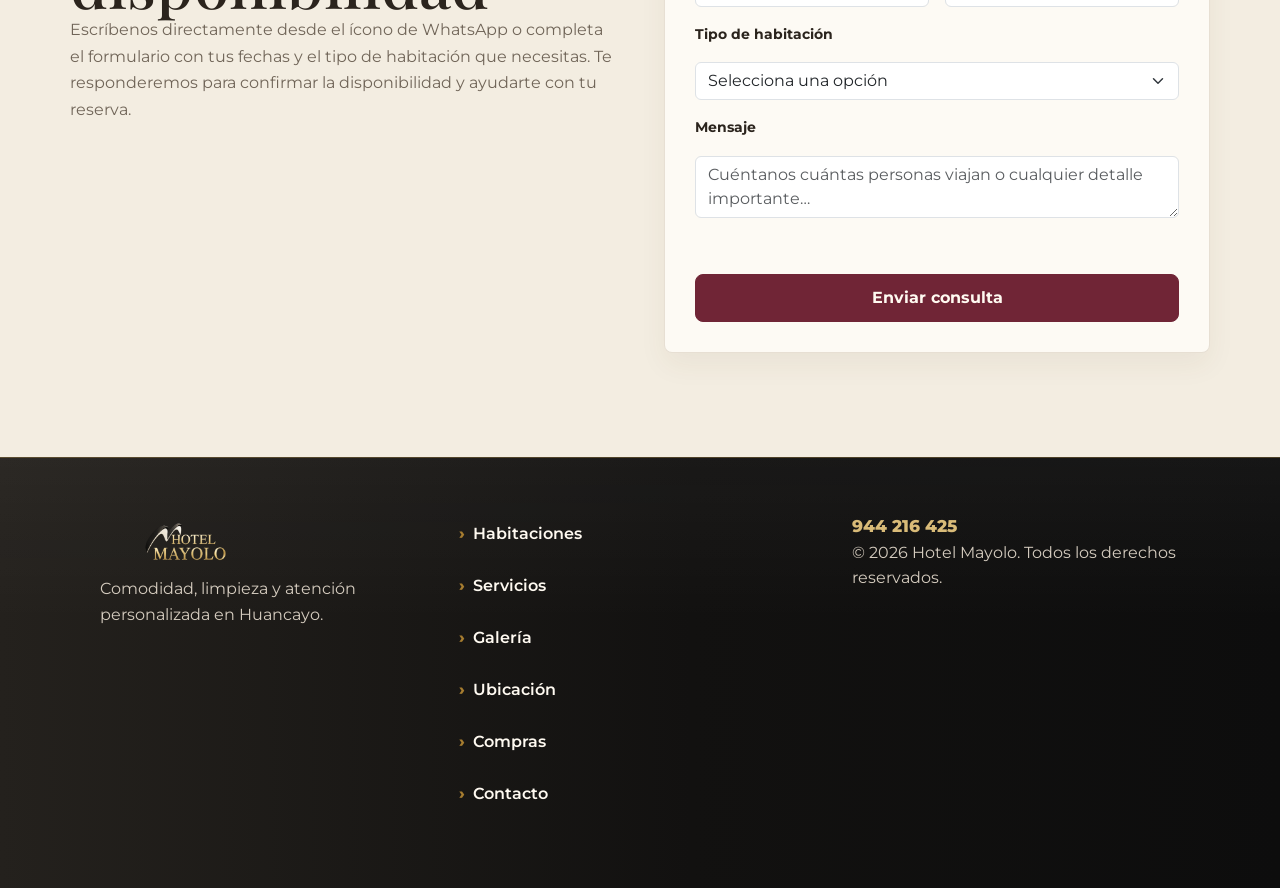
==== commit 3726ea38: "entregable final" ====
--- a/index.html
+++ b/index.html
@@ -7,10 +7,9 @@
   <title>Hotel Mayolo | Hospedaje cómodo y seguro en Huancayo</title>
   <link href="https://cdn.jsdelivr.net/npm/bootstrap@5.3.3/dist/css/bootstrap.min.css" rel="stylesheet" integrity="sha384-QWTKZyjpPEjISv5WaRU9OFeRpok6YctnYmDr5pNlyT2bRjXh0JMhjY6hW+ALEwIH" crossorigin="anonymous">
   <link href="https://fonts.googleapis.com/css2?family=Montserrat:wght@400;500;600;700&family=Playfair+Display:wght@600;700&display=swap" rel="stylesheet">
-  <link rel="stylesheet" href="styles.css?v=2">
+  <link rel="stylesheet" href="styles.css?v=3">
 </head>
 <body>
-  <a class="enlace-salto" href="#contenido-principal">Saltar al contenido principal</a>
   <header class="encabezado-sitio">
     <nav class="barra-navegacion navbar navbar-expand-lg" aria-label="Navegación principal">
       <a class="marca navbar-brand" href="#inicio" aria-label="Hotel Mayolo, ir al inicio">
@@ -31,7 +30,7 @@
           <span aria-hidden="true"></span>
           <span aria-hidden="true"></span>
         </button>
-        <a class="enlace-carrito btn" href="e-commerce.html" aria-label="Abrir el carrito de compras">
+        <a class="enlace-carrito btn" href="e-commerce.html" aria-label="Ir a la tienda del hotel">
           <svg aria-hidden="true" viewBox="0 0 24 24" width="23" height="23" fill="none" stroke="currentColor" stroke-linecap="round" stroke-linejoin="round" stroke-width="1.8"><path d="M3 4h2l2.2 9.1a2 2 0 0 0 2 1.5h7.7a2 2 0 0 0 1.9-1.4L20.5 7H7M10 20a1 1 0 1 1-2 0 1 1 0 0 1 2 0Zm9 0a1 1 0 1 1-2 0 1 1 0 0 1 2 0Z"/></svg>
           <span class="contador-carrito-principal" id="contador-carrito-principal" aria-hidden="true">0</span>
         </a>
@@ -324,6 +323,7 @@
      aria-label="Consultar disponibilidad por WhatsApp, abre en una pestaña nueva">
     <img src="assets/imagenes/amenidades/icono-whatsapp.svg" alt="" aria-hidden="true" width="32" height="32">
   </a>
-  <script src="main.js?v=6" defer></script>
+  <script src="tienda-data.js?v=2" defer></script>
+  <script src="main.js?v=7" defer></script>
 </body>
 </html>
--- a/styles.css
+++ b/styles.css
@@ -45,27 +45,30 @@
 }
 
 :focus-visible {
-  outline: 3px solid rgba(138, 48, 67, .86);
-  outline-offset: 4px;
-}
-
-.enlace-salto {
-  position: fixed;
-  top: 16px;
-  left: 16px;
-  z-index: 200;
-  padding: 10px 14px;
-  border-radius: var(--radio);
-  background: var(--crema);
-  color: var(--vino-oscuro);
-  font-weight: 800;
-  box-shadow: var(--sombra);
-  transform: translateY(-140%);
-  transition: transform .2s ease;
-}
-
-.enlace-salto:focus-visible {
-  transform: translateY(0);
+  outline: 0;
+  box-shadow: 0 0 0 3px var(--negro), 0 0 0 6px var(--dorado);
+}
+
+.form-control:focus,
+.form-select:focus,
+.btn:focus-visible {
+  border-color: var(--dorado);
+  box-shadow: 0 0 0 3px var(--crema), 0 0 0 6px var(--dorado);
+}
+
+.boton.btn:focus-visible {
+  background: var(--vino-oscuro);
+  color: var(--crema);
+  border-color: var(--dorado);
+  box-shadow: 0 0 0 3px var(--negro), 0 0 0 6px var(--dorado);
+}
+
+.enlace-carrito.btn:focus-visible,
+.boton-menu.btn:focus-visible {
+  background: rgba(228, 199, 127, .1);
+  color: var(--crema);
+  border-color: var(--dorado);
+  box-shadow: 0 0 0 3px var(--negro), 0 0 0 6px var(--dorado);
 }
 
 .encabezado-sitio {
@@ -101,37 +104,32 @@
   display: flex;
   flex-direction: row;
   align-items: center;
-  gap: 22px;
+  gap: 26px;
   color: var(--crema);
   font-size: .9rem;
-  font-weight: 600;
+  font-weight: 700;
 }
 
 .menu-navegacion a:not(.boton) {
   color: inherit;
   position: relative;
-  padding: 8px 0;
+  padding: 12px 10px;
+  border-bottom: 2px solid transparent;
+  border-radius: 2px 2px 0 0;
+  transition: border-color .2s ease, box-shadow .2s ease, color .2s ease;
 }
 
 .menu-navegacion .nav-link:hover,
-.menu-navegacion .nav-link:focus,
+.menu-navegacion .nav-link:focus-visible,
 .pie-pagina .nav-link:hover,
-.pie-pagina .nav-link:focus {
-  color: inherit;
-}
-
-.menu-navegacion a:not(.boton)::after {
-  content: "";
-  position: absolute;
-  left: 0; bottom: 0;
-  width: 0;
-  height: 2px;
-  background: var(--dorado);
-  transition: width .25s ease;
-}
-
-.menu-navegacion a:hover::after {
-  width: 100%;
+.pie-pagina .nav-link:focus-visible {
+  color: var(--dorado);
+}
+
+.menu-navegacion .nav-link:hover,
+.menu-navegacion .nav-link:focus-visible {
+  border-bottom-color: var(--dorado);
+  box-shadow: inset 0 0 0 2px rgba(228, 199, 127, .28);
 }
 
 .enlace-carrito {
@@ -218,9 +216,12 @@
   transition: transform .25s ease, background .25s ease, box-shadow .25s ease;
 }
 
-.boton:hover {
+.boton.btn:hover {
+  border-color: var(--dorado);
+  background: var(--vino-oscuro);
+  color: var(--crema);
   transform: translateY(-2px);
-  box-shadow: 0 14px 28px rgba(112, 37, 54, .24);
+  box-shadow: 0 0 0 3px var(--crema), 0 0 0 6px var(--dorado), 0 14px 28px rgba(112, 37, 54, .24);
 }
 
 .boton--pequeno {
@@ -234,8 +235,11 @@
   color: var(--vino-oscuro);
 }
 
-.boton--contorno:hover {
+.boton--contorno.btn:hover {
+  border-color: var(--dorado);
   background: rgba(138, 48, 67, .09);
+  color: var(--vino-oscuro);
+  box-shadow: 0 0 0 3px var(--crema), 0 0 0 6px var(--dorado);
 }
 
 .portada {
@@ -600,38 +604,62 @@
 }
 
 .pie-pagina {
-  padding: 46px 16px;
+  padding: 54px max(22px, calc((100% - 1080px) / 2)) 72px;
   display: grid;
-  grid-template-columns: 1.3fr .8fr 1fr;
-  gap: 28px;
+  grid-template-columns: minmax(180px, .9fr) minmax(220px, 1fr) minmax(220px, 1fr);
+  gap: clamp(28px, 5vw, 72px);
+  align-items: start;
   border-top: 1px solid rgba(199, 163, 90, .34);
-  background: var(--negro);
+  background:
+    linear-gradient(180deg, rgba(255, 255, 255, .035), transparent 38%),
+    linear-gradient(90deg, #24211d, #121110 54%, #0d0d0d);
 }
 
 .pie-pagina img {
-  width: 150px;
-  height: 56px;
+  width: 170px;
+  height: 64px;
   object-fit: contain;
 }
 
 .pie-pagina nav {
-  gap: 10px;
+  gap: 9px;
 }
 
 .pie-pagina a {
+  min-height: 44px;
+  display: inline-flex;
+  align-items: center;
+  gap: 8px;
   color: var(--crema);
-  padding: 0;
-  transition: color .2s ease;
-}
-
-.pie-pagina a:hover { color: var(--dorado); }
-
-.pie-pagina p { color: #d5ccbf; }
+  padding: 4px 8px 4px 0 !important;
+  font-weight: 600;
+  transition: color .2s ease, text-decoration-color .2s ease;
+}
+
+.pie-pagina a::before {
+  content: "›";
+  color: var(--dorado);
+  font-weight: 800;
+}
+
+.pie-pagina a:hover,
+.pie-pagina a:focus-visible {
+  color: var(--dorado);
+  text-decoration: underline;
+  text-underline-offset: 5px;
+}
+
+.pie-pagina p {
+  max-width: 30ch;
+  color: #d5ccbf;
+  line-height: 1.6;
+}
 
 .pie-pagina .telefono-hotel {
   margin: 0;
   color: #d9bb78;
-  font-weight: 700;
+  font-size: 1.08rem;
+  font-weight: 800;
 }
 
 .visor-galeria {
@@ -1066,30 +1094,30 @@
   .pie-pagina {
     padding: 36px 18px 92px;
     gap: 24px;
-    text-align: center;
-    justify-items: center;
-  }
-
-  .pie-pagina img { margin: 0 auto; }
+    text-align: left;
+    justify-items: start;
+  }
+
+  .pie-pagina img { margin: 0; }
 
   .pie-pagina p {
     max-width: 310px;
-    margin-left: auto;
-    margin-right: auto;
+    margin-left: 0;
+    margin-right: 0;
   }
 
   .pie-pagina nav {
     width: 100%;
     display: grid;
-    grid-template-columns: repeat(2, 1fr);
-    gap: 10px;
+    grid-template-columns: 1fr;
+    gap: 9px;
   }
 
   .pie-pagina nav a {
-    padding: 9px 10px;
-    border: 1px solid rgba(199, 163, 90, .22);
-    border-radius: var(--radio);
-    background: rgba(255, 253, 248, .04);
+    width: fit-content;
+    padding: 4px 8px 4px 0 !important;
+    border: 0;
+    background: transparent;
     font-size: .92rem;
     font-weight: 700;
   }
@@ -1098,7 +1126,7 @@
     display: flex;
     flex-direction: column;
     gap: 8px;
-    align-items: center;
+    align-items: flex-start;
   }
 
   .whatsapp-flotante { right: 14px; bottom: 14px; width: 52px; height: 52px; }
@@ -1213,7 +1241,6 @@
 
 @media (forced-colors: active) {
 
-  .menu-navegacion a:not(.boton)::after,
   .amenidad::before,
   .tarjeta-resena::before {
     background: ButtonText;
